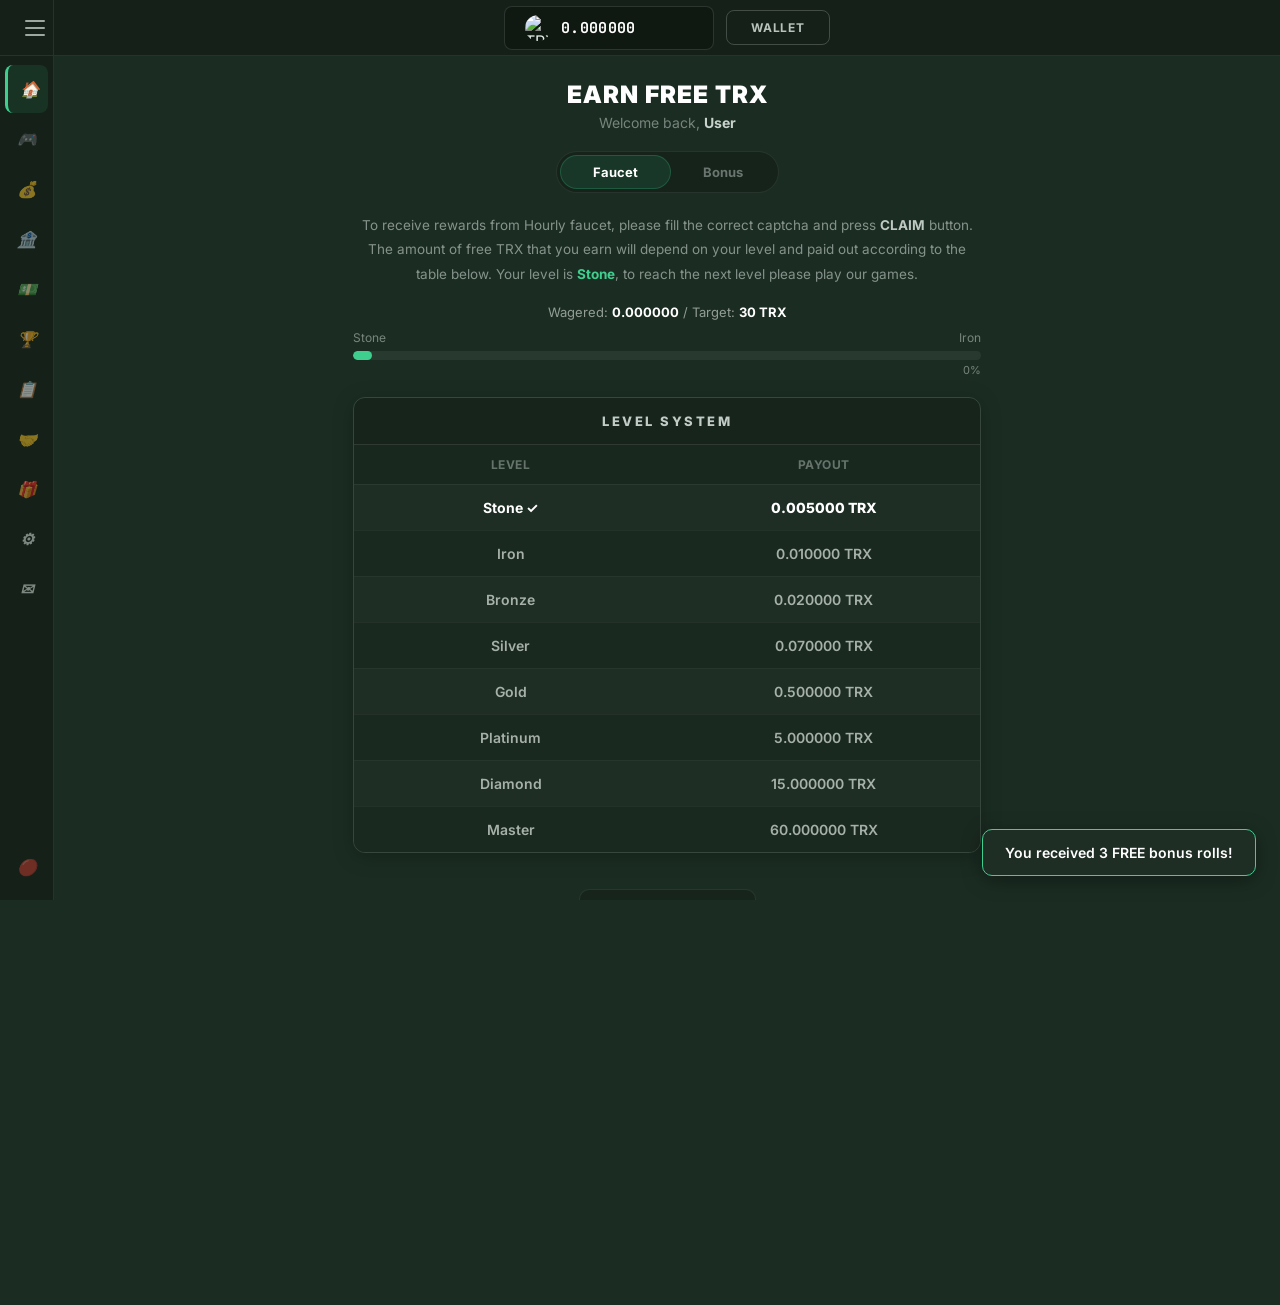
==== dashboard.html @ 1765b37a "Initial commit: TronSick platform with auto-deploy" ====
<!DOCTYPE html>
<html lang="en">
<head>
  <meta charset="UTF-8"/>
  <meta name="viewport" content="width=device-width, initial-scale=1.0"/>
  <title>Dashboard â€“ TronSick</title>
  <link href="https://fonts.googleapis.com/css2?family=Inter:wght@400;600;700;800;900&family=JetBrains+Mono:wght@400;700&display=swap" rel="stylesheet"/>
  <link rel="stylesheet" href="https://cdnjs.cloudflare.com/ajax/libs/font-awesome/6.5.0/css/all.min.css"/>
  <link rel="stylesheet" href="dashboard.css?v=2"/>
  <link rel="stylesheet" href="games_new.css?v=3"/>
  <link rel="stylesheet" href="dice_fixes.css?v=2"/>
</head>
<body>

<!-- OVERLAY -->
<div class="overlay" id="overlay" onclick="closeSidebar()"></div>

<!-- SIDEBAR -->
<aside class="sidebar" id="sidebar">
  <!-- Header: burger + logo -->
  <div class="sb-head">
    <button class="burger" onclick="toggleSidebar()"><span></span><span></span><span></span></button>
    <div class="sb-logo">Tron<span>Sick</span></div>
  </div>
  <!-- Nav items -->
  <nav class="sb-nav">
    <a class="sb-item active" id="nav-home"       onclick="go('home')">      <i>&#x1F3E0;</i><s>Home</s></a>
    <a class="sb-item"        id="nav-games"       onclick="go('games')">     <i>&#x1F3AE;</i><s>Games</s></a>
    <a class="sb-item"        id="nav-deposit"     onclick="go('deposit')">   <i>&#x1F4B0;</i><s>Deposit</s></a>
    <a class="sb-item"        id="nav-withdraw"    onclick="go('withdraw')">  <i>&#x1F3E6;</i><s>Withdraw</s></a>
    <a class="sb-item"        id="nav-cashback"    onclick="go('cashback')">  <i>&#x1F4B5;</i><s>Cashback</s></a>
    <a class="sb-item"        id="nav-contest"     onclick="go('contest')">   <i>&#x1F3C6;</i><s>Contest</s></a>
    <a class="sb-item"        id="nav-surveys"     onclick="go('surveys')">   <i>&#x1F4CB;</i><s>Surveys</s></a>
    <a class="sb-item"        id="nav-affiliates"  onclick="go('affiliates')"><i>&#x1F91D;</i><s>Affiliates</s></a>
    <a class="sb-item"        id="nav-gifts"       onclick="go('gifts')">     <i>&#x1F381;</i><s>Gifts</s></a>
    <a class="sb-item"        id="nav-settings"    onclick="go('settings')">  <i>&#9881;</i><s>Settings</s></a>
    <a class="sb-item"        id="nav-contact"     onclick="go('contact')">   <i>&#9993;</i><s>Contact</s></a>
    <div class="sb-gap"></div>
    <a class="sb-item sb-out" href="index.html">                              <i>&#x1F534;</i><s>Logout</s></a>
  </nav>
</aside>

<!-- TOPBAR -->
<header class="topbar">
  <div class="tb-bal">
    <img src="https://s2.coinmarketcap.com/static/img/coins/32x32/1958.png" class="trx-hdr-logo" alt="TRX">
    <span class="tb-val" id="userBalance">0.000000</span>
  </div>
  <button class="tb-wallet" onclick="go('withdraw')">WALLET</button>
</header>

<!-- MAIN -->
<main class="main">

  <!-- HOME -->
  <div class="pg active" id="sec-home">
    <div class="hw">
      <div class="earn-hd">
        <h1>EARN FREE TRX</h1>
        <p class="wlc">Welcome back, <strong id="userName">User</strong></p>
      </div>

      <div class="tabs">
        <button class="tab active" id="tabFaucet" onclick="tab('faucet')">Faucet</button>
        <button class="tab"        id="tabBonus"  onclick="tab('bonus')">Bonus</button>
      </div>

      <!-- FAUCET PANE -->
      <div class="pane active" id="paneFaucet">
        <p class="fdesc">To receive rewards from Hourly faucet, please fill the correct captcha and press <strong>CLAIM</strong> button. The amount of free TRX that you earn will depend on your level and paid out according to the table below. Your level is <span class="hl">Stone</span>, to reach the next level please play our games.</p>

        <div class="prog">
          <div class="prog-info">Wagered: <strong id="wagered">0.000000</strong> / Target: <strong>30 TRX</strong></div>
          <div class="prog-row"><span>Stone</span><span>Iron</span></div>
          <div class="prog-track"><div class="prog-fill" style="width:3%"></div></div>
          <div class="prog-pct">0%</div>
        </div>

        <div class="tbl-box">
          <div class="tbl-hd">LEVEL SYSTEM</div>
          <table class="tbl">
            <thead><tr><th>Level</th><th>Payout</th></tr></thead>
            <tbody>
              <tr class="tbl-on"><td><strong>Stone &#10003;</strong></td><td>0.005000 TRX</td></tr>
              <tr><td>Iron</td><td>0.010000 TRX</td></tr>
              <tr><td>Bronze</td><td>0.020000 TRX</td></tr>
              <tr><td>Silver</td><td>0.070000 TRX</td></tr>
              <tr><td>Gold</td><td>0.500000 TRX</td></tr>
              <tr><td>Platinum</td><td>5.000000 TRX</td></tr>
              <tr><td>Diamond</td><td>15.000000 TRX</td></tr>
              <tr><td>Master</td><td>60.000000 TRX</td></tr>
            </tbody>
          </table>
        </div>

        <div class="claim-wrap">
          <label class="cap">
            <input type="checkbox" id="capChk" onchange="onCap(this)"/>
            <span class="cap-box"><span class="cap-tick">âœ”</span></span>
            <span>I am not a robot</span>
          </label>
          <button class="claim-btn" id="claimBtn" disabled onclick="doClaim()">CLAIM</button>
          <p class="claim-note" id="claimNote">Complete captcha to claim</p>
        </div>
      </div>

      <!-- BONUS PANE â€” Roll System -->
      <div class="pane" id="paneBonus">
        <p class="fdesc">Roll a number between 0 and 10000. The higher the number, the bigger the reward! Each captcha gives you one free roll.</p>

        <!-- ROLL TABLE -->
        <div class="tbl-box">
          <div class="tbl-hd roll-hd">REMAINING ROLLS: <span id="rollCount">0</span></div>
          <table class="tbl">
            <thead><tr><th>Number</th><th>Payout</th></tr></thead>
            <tbody>
              <tr><td>0 â€“ 9885</td><td>0.005000 TRX</td></tr>
              <tr><td>9886 â€“ 9985</td><td>0.150000 TRX</td></tr>
              <tr><td>9986 â€“ 9993</td><td>1.500000 TRX</td></tr>
              <tr><td>9994 â€“ 9997</td><td>15.000000 TRX</td></tr>
              <tr><td>9998 â€“ 9999</td><td>150.000000 TRX</td></tr>
              <tr class="tbl-gold"><td>10000</td><td>1,500.000000 TRX</td></tr>
            </tbody>
          </table>
        </div>

        <!-- ROLL DISPLAY -->
        <div class="roll-display">
          <div class="roll-digit" id="rd0">0</div>
          <div class="roll-digit" id="rd1">0</div>
          <div class="roll-digit" id="rd2">0</div>
          <div class="roll-digit" id="rd3">0</div>
          <div class="roll-digit" id="rd4">0</div>
        </div>

        <!-- CAPTCHA + ROLL BUTTON -->
        <div class="claim-wrap">
          <label class="cap">
            <input type="checkbox" id="bonChk" onchange="onBon(this)"/>
            <span class="cap-box"><span class="cap-tick">âœ”</span></span>
            <span>I am not a robot</span>
          </label>
          <button class="claim-btn roll-btn" id="bonBtn" disabled onclick="doRoll()">ROLL</button>
          <p class="claim-note" id="bonNote">Complete captcha to roll</p>
        </div>
      </div>
    </div><!-- hw -->
  </div>

  <!-- GAMES -->
  <div class="pg" id="sec-games">
    <!-- Level Progress Bar (same as home) -->
    <div class="games-level-bar" id="gamesLevelBar">
      <p class="fdesc" style="margin-bottom:10px">Your level is <span class="hl">Stone</span>, to reach the next level please play our games.</p>
      <div class="prog-info" style="text-align:center;font-size:13px;color:rgba(232,240,235,.58);margin-bottom:8px">Wagered: <strong id="gWagered">0.000000</strong> / Target: <strong>30 TRX</strong></div>
      <div class="prog-row"><span>Stone</span><span>Iron</span></div>
      <div class="prog-track"><div class="prog-fill" style="width:3%" id="gProgFill"></div></div>
      <div class="prog-pct" id="gProgPct">0%</div>
    </div>

    <!-- Single Dice Card -->
    <div class="game-grid-single">
      <div class="gc gc-dice-only" onclick="openGame('dice')" id="gc-dice">
        <div class="gc-img gc-dice-img">
          <div class="dice-card-dots">
            <span></span><span></span><span></span>
            <span></span><span></span><span></span>
          </div>
          <div class="gc-dice-label">DICE</div>
        </div>
      </div>
      <div class="gc gc-limbo-card" onclick="openGame('limbo')" id="gc-limbo">
        <div class="gc-img gc-limbo-img">
          <div class="lb-card-rocket">&#x1F680;</div>
          <div class="lb-card-mult">1.00x</div>
          <div class="gc-dice-label">LIMBO</div>
        </div>
      </div>
      <div class="gc gc-wheel-card" onclick="openGame('wheel')" id="gc-wheel">
        <div class="gc-img gc-wheel-img">
          <div class="wl-card-icon">&#x1F3A1;</div>
          <div class="wl-card-modes"><span>LOW</span><span>MED</span><span>HIGH</span></div>
          <div class="gc-dice-label">WHEEL</div>
        </div>
      </div>
      <div class="gc gc-mines-card" onclick="openGame('mines')" id="gc-mines">
        <div class="gc-img">
          <div style="font-size:36px;margin-bottom:6px">&#x1F4A3;</div>
          <div class="mn-card-grid">&#x1F48E;&#x1F48E;&#x1F48E;&#x1F48E;&#x1F4A3;</div>
          <div class="gc-dice-label">MINES</div>
        </div>
      </div>
      <div class="gc gc-sicbo-card" onclick="openGame('sicbo')" id="gc-sicbo">
        <div class="gc-img">
          <div style="font-size:28px;letter-spacing:4px">&#9861;&#9858;&#9859;</div>
          <div style="font-size:11px;color:#3b82f6;font-weight:700;margin-top:4px">SMALL / BIG</div>
          <div class="gc-dice-label">SIC BO</div>
        </div>
      </div>
      <div class="gc gc-diamond-card" onclick="openGame('diamond')" id="gc-diamond">
        <div class="gc-img">
          <div style="font-size:36px;letter-spacing:2px;color:#22d3ee;text-shadow:0 0 12px #06b6d4">&#9830;&#9830;&#9830;</div>
          <div style="font-size:12px;color:#f59e0b;font-weight:700;margin-top:4px">40.00x</div>
          <div class="gc-dice-label">DIAMOND</div>
        </div>
      </div>
      <div class="gc gc-tower-card" onclick="openGame('tower')" id="gc-tower">
        <div class="gc-img">
          <div class="tw-card-icon">&#x1F3D7;</div>
          <div style="font-size:11px;color:#a78bfa;font-weight:700;margin-top:4px">EASY / MED / HARD</div>
          <div class="gc-dice-label">TOWER</div>
        </div>
      </div>
    </div>
    <!-- GAME PANEL -->
    <div class="game-panel" id="gamePanel">
      <button class="back-btn" onclick="closeGame()">&#8592; Back to Games</button>
      <div class="game-frame" id="gameFrame"></div>
    </div>
  </div>

  <!-- DEPOSIT -->
  <div class="pg" id="sec-deposit">
    <div class="pg-hd"><h2>Deposit TRX</h2><p>Send TRX to your account address</p></div>
    <div class="card"><label class="fl">TRC-20 Deposit Address</label><div class="addr" id="depAddr">Generating...</div><button class="gbtn" onclick="copyDep()">Copy Address</button><p class="sn">Send only TRX (TRC-20). Reflects within 1&ndash;3 minutes.</p></div>
  </div>

  <!-- WITHDRAW -->
  <div class="pg" id="sec-withdraw">
    <div class="pg-hd"><h2>Withdraw TRX</h2><p>Minimum 10 TRX</p></div>
    <div class="card wd-card">

      <!-- Balance Row -->
      <div class="brow" style="margin-bottom:18px">Balance: <strong id="wdBal">0.000000 TRX</strong></div>

      <!-- Network -->
      <label class="fl">Network</label>
      <div class="wd-select-wrap">
        <select class="fi wd-select" id="wdNetwork">
          <option value="trc20">Tron (TRC20)</option>
        </select>
      </div>

      <!-- Address -->
      <label class="fl" style="margin-top:14px">Address</label>
      <input class="fi" id="wdAddr" type="text" placeholder="Starts with T..."/>

      <!-- Amount with Min/Max buttons -->
      <label class="fl" style="margin-top:14px">Amount</label>
      <div class="wd-amt-row">
        <input class="fi wd-amt-input" id="wdAmt" type="number" placeholder="0.000000" min="10" step="0.000001"/>
        <button class="wd-minmax-btn" onclick="document.getElementById('wdAmt').value='10'">Min</button>
        <button class="wd-minmax-btn" onclick="setWdMax()">Max</button>
      </div>

      <!-- Info notice (above button) -->
      <div class="wd-info-box">
        <p>Enter your settings for your withdrawal request and press the <strong>WITHDRAW</strong> button. The transaction fee is fixed at <span class="wd-hl">0.100000 TRX</span>.</p>
        <p style="margin-top:6px">Minimum withdrawal amount: <span class="wd-hl">10.000000 TRX</span>. We have no maximum withdrawal. You can withdraw the entire balance in your account.</p>
      </div>

      <!-- Withdraw Button -->
      <button class="gbtn wd-btn" id="wdBtn" onclick="doWd()">WITHDRAW</button>

    </div>
  </div>

  <!-- AFFILIATES -->
  <div class="pg" id="sec-affiliates">
    <div class="aff-wrap">

      <!-- Header -->
      <div class="aff-header">
        <span class="aff-icon">&#129309;</span>
        <div>
          <div class="aff-title">My Affiliate</div>
        </div>
      </div>

      <!-- Referral link banner -->
      <div class="aff-link-box">
        <div class="aff-link-hd">GET YOUR 50% COMMISSION REWARDS</div>
        <p class="aff-link-desc">Share your link to invite new users and start earning the commission rewards.</p>
        <div class="aff-link-row">
          <input class="aff-link-inp" id="affLink" type="text" readonly/>
          <button class="aff-copy-btn" onclick="copyRef()" title="Copy">&#128203;</button>
        </div>
      </div>

      <!-- Two-col grid -->
      <div class="aff-grid">
        <!-- Available to Claim -->
        <div class="aff-panel">
          <div class="aff-panel-hd">&#129297; AVAILABLE TO CLAIM</div>
          <div class="aff-amount-box">
            <img src="https://s2.coinmarketcap.com/static/img/coins/32x32/1958.png" style="width:18px;height:18px" alt="TRX">
            <span class="aff-amount" id="affClaimable">0.000000</span>
          </div>
          <label class="aff-auto-lbl">
            <input type="checkbox" id="affAutoClaim"> <span>Auto claim</span>
          </label>
          <button class="aff-claim-btn" onclick="affClaim()">CLAIM</button>
        </div>

        <!-- Total Earned -->
        <div class="aff-panel">
          <div class="aff-panel-hd">&#129297; TOTAL EARNED</div>
          <div class="aff-amount-box">
            <img src="https://s2.coinmarketcap.com/static/img/coins/32x32/1958.png" style="width:18px;height:18px" alt="TRX">
            <span class="aff-amount" id="affTotalEarned">0.000000</span>
          </div>
          <p class="aff-sub">Total earned</p>
          <p class="aff-note">Total commissions you&apos;ve earned from <span class="aff-green">all players</span>.</p>
        </div>
      </div>

      <!-- Commission Rewards -->
      <div class="aff-rewards-box">
        <div class="aff-panel-hd">&#127873; COMMISSION REWARDS</div>
        <table class="aff-rew-tbl">
          <tr><td>Hourly faucet</td><td class="aff-green">50% of value</td></tr>
          <tr><td>Bonus faucet</td><td class="aff-green">50% of value</td></tr>
          <tr><td>All games</td><td class="aff-green">0.4% of wagered</td></tr>
          <tr><td>Surveys, offers</td><td class="aff-green">10% of value</td></tr>
        </table>
      </div>

    </div>
  </div>

  <!-- SURVEYS -->
  <div class="pg" id="sec-surveys">
    <div class="pg-hd"><h2>Surveys</h2><p>Complete surveys to earn bonus TRX</p></div>
    <div class="empty">&#128203; No active surveys at the moment. Check back soon!</div>
  </div>

  <!-- CASHBACK -->
  <div class="pg" id="sec-cashback">
    <div class="cb-wrap">

      <div class="cb-header">
        <h2 class="cb-title">&#128181; Cashback</h2>
        <p class="cb-subtitle">Get cashback on every wager &ndash; credited <strong>weekly</strong>. Your cashback rate depends on your level!</p>
      </div>

      <!-- My Cashback Stats -->
      <div class="cb-stats-grid">
        <div class="cb-stat-card">
          <div class="cb-stat-icon">&#128176;</div>
          <div class="cb-stat-val" id="cbPending">0.000000 TRX</div>
          <div class="cb-stat-lbl">Pending Cashback</div>
        </div>
        <div class="cb-stat-card">
          <div class="cb-stat-icon">&#127942;</div>
          <div class="cb-stat-val" id="cbLevel">Level 0</div>
          <div class="cb-stat-lbl">Your Level</div>
        </div>
        <div class="cb-stat-card">
          <div class="cb-stat-icon">&#128200;</div>
          <div class="cb-stat-val" id="cbRate">0.01%</div>
          <div class="cb-stat-lbl">Cashback Rate</div>
        </div>
        <div class="cb-stat-card">
          <div class="cb-stat-icon">&#128197;</div>
          <div class="cb-stat-val">Weekly</div>
          <div class="cb-stat-lbl">Payout Schedule</div>
        </div>
      </div>

      <!-- Claim Button -->
      <div style="text-align:center;margin:20px 0">
        <button class="cb-claim-btn" onclick="cbClaim()">CLAIM CASHBACK</button>
        <p class="cb-claim-note">Cashback is credited every Monday for the previous week's wagers.</p>
      </div>

      <!-- Level Cashback Table -->
      <div class="cb-levels-box">
        <div class="cb-levels-hd">&#127942; Cashback rate by level</div>
        <div class="cb-levels-bar">
          <div class="cb-lv-item cb-lv-active" title="Level 0">
            <div class="cb-lv-dot"></div>
            <div class="cb-lv-name">Level 0</div>
            <div class="cb-lv-pct">0.01%</div>
          </div>
          <div class="cb-lv-item" title="Iron">
            <div class="cb-lv-dot cb-lv-iron"></div>
            <div class="cb-lv-name">&#9878; Iron</div>
            <div class="cb-lv-pct">0.05%</div>
          </div>
          <div class="cb-lv-item" title="Bronze">
            <div class="cb-lv-dot cb-lv-bronze"></div>
            <div class="cb-lv-name">&#129421; Bronze</div>
            <div class="cb-lv-pct">0.1%</div>
          </div>
          <div class="cb-lv-item" title="Silver">
            <div class="cb-lv-dot cb-lv-silver"></div>
            <div class="cb-lv-name">&#129296; Silver</div>
            <div class="cb-lv-pct">0.25%</div>
          </div>
          <div class="cb-lv-item" title="Gold">
            <div class="cb-lv-dot cb-lv-gold"></div>
            <div class="cb-lv-name">&#127941; Gold</div>
            <div class="cb-lv-pct">1%</div>
          </div>
          <div class="cb-lv-item" title="Platinum">
            <div class="cb-lv-dot cb-lv-plat"></div>
            <div class="cb-lv-name">&#128142; Platinum</div>
            <div class="cb-lv-pct">6%</div>
          </div>
          <div class="cb-lv-item" title="Diamond">
            <div class="cb-lv-dot cb-lv-diamond"></div>
            <div class="cb-lv-name">&#128142; Diamond</div>
            <div class="cb-lv-pct">12%</div>
          </div>
          <div class="cb-lv-item" title="Master">
            <div class="cb-lv-dot cb-lv-master"></div>
            <div class="cb-lv-name">&#128081; Master</div>
            <div class="cb-lv-pct">15%</div>
          </div>
        </div>

        <!-- Level details table -->
        <table class="cb-tbl">
          <thead><tr><th>Level</th><th>Cashback Rate</th><th>Example (5 TRX wager)</th></tr></thead>
          <tbody>
            <tr class="cb-row-active"><td>&#9679; Level 0</td><td class="cb-green">0.01%</td><td>0.000500 TRX</td></tr>
            <tr><td>&#9878; Iron</td><td class="cb-green">0.05%</td><td>0.002500 TRX</td></tr>
            <tr><td>&#129421; Bronze</td><td class="cb-green">0.10%</td><td>0.005000 TRX</td></tr>
            <tr><td>&#129296; Silver</td><td class="cb-green">0.25%</td><td>0.012500 TRX</td></tr>
            <tr><td>&#127941; Gold</td><td class="cb-green">1.00%</td><td>0.050000 TRX</td></tr>
            <tr><td>&#128142; Platinum</td><td class="cb-green">6.00%</td><td>0.300000 TRX</td></tr>
            <tr><td>&#128142; Diamond</td><td class="cb-green">12.00%</td><td>0.600000 TRX</td></tr>
            <tr><td>&#128081; Master</td><td class="cb-green">15.00%</td><td>0.750000 TRX</td></tr>
          </tbody>
        </table>
      </div>

    </div>
  </div>

  <!-- CONTEST -->
  <div class="pg" id="sec-contest">
    <div class="ct-wrap">

      <div class="ct-header">
        <h2 class="ct-title">&#127942; Weekly Contest</h2>
        <p class="ct-subtitle">Wager the most this week and win big TRX prizes! Leaderboard resets every Monday.</p>
      </div>

      <!-- My Stats -->
      <div class="ct-my-stats">
        <div class="ct-my-hd">&#128100; My Statistics</div>
        <div class="ct-my-grid">
          <div class="ct-my-card">
            <div class="ct-my-val" id="ctMyRank">#&#8212;</div>
            <div class="ct-my-lbl">My Rank</div>
          </div>
          <div class="ct-my-card">
            <div class="ct-my-val" id="ctMyWager">0.000000</div>
            <div class="ct-my-lbl">My Wager (TRX)</div>
          </div>
          <div class="ct-my-card">
            <div class="ct-my-val" id="ctMyReward">&#8212;</div>
            <div class="ct-my-lbl">My Prize</div>
          </div>
          <div class="ct-my-card">
            <div class="ct-my-val" id="ctTimeLeft">6d 12h</div>
            <div class="ct-my-lbl">Time Left</div>
          </div>
        </div>
      </div>

      <!-- Prize Pool -->
      <div class="ct-prizes">
        <div class="ct-prizes-hd">&#127881; Prize Pool</div>
        <div class="ct-prize-row"><span class="ct-rank ct-rank-1">&#129351; 1st</span><span class="ct-prize">500 TRX</span></div>
        <div class="ct-prize-row"><span class="ct-rank ct-rank-2">&#129352; 2nd</span><span class="ct-prize">250 TRX</span></div>
        <div class="ct-prize-row"><span class="ct-rank ct-rank-3">&#129353; 3rd</span><span class="ct-prize">100 TRX</span></div>
        <div class="ct-prize-row"><span class="ct-rank">4th &ndash; 10th</span><span class="ct-prize">25 TRX each</span></div>
      </div>

      <!-- Live Leaderboard -->
      <div class="ct-board-box">
        <div class="ct-board-hd">&#128293; Live Leaderboard</div>
        <div class="ct-board-sub">Updates in real-time &mdash; wager more to climb the ranks!</div>
        <table class="ct-tbl">
          <thead>
            <tr>
              <th>Rank</th>
              <th>Username</th>
              <th>Wager (TRX)</th>
              <th>Prize</th>
            </tr>
          </thead>
          <tbody id="ctLeaderboard">
            <!-- Populated by JS -->
          </tbody>
        </table>
      </div>

    </div>
  </div>

  <!-- GIFTS -->
  <div class="pg" id="sec-gifts">
    <div class="giftcard-wrap">

      <div class="giftcard-hd-area">
        <h2 class="giftcard-title">GIFT CARDS</h2>
        <p class="giftcard-desc">Once applied to your account, total value of the gift card will be added to your balance. And the gift card commission is also added to balance of your referrer.</p>
      </div>

      <p class="giftcard-prompt"><em>Enter gift code or promotion code here.</em></p>

      <div class="giftcard-input-row">
        <div class="giftcard-inp-wrap">
          <span class="giftcard-icon">&#128179;</span>
          <input class="giftcard-inp" id="couponInp" type="text" placeholder="Dashed not required"/>
        </div>
      </div>

      <button class="giftcard-btn" onclick="doCoupon()">REDEEM GIFT CODE</button>
      <p class="giftcard-msg" id="couponMsg"></p>

    </div>
  </div>

  <!-- SETTINGS -->
  <div class="pg" id="sec-settings">
    <div class="sett-wrap">

      <div class="sett-title-area">
        <h2 class="sett-main-title">YOUR SETTINGS</h2>
        <p class="sett-subtitle">Change the settings for your account.</p>
        <p class="sett-subtitle2">Here you can change your withdrawal address, password, activate/deactivate 2FA or email-subscriptions as you wish.</p>
      </div>

      <!-- Tabs -->
      <div class="sett-tabs">
        <button class="sett-tab sett-tab-act" id="stSecurity" onclick="settTab('security')">Security</button>
        <button class="sett-tab" id="stTwoFA" onclick="settTab('twofa')">2FA</button>
      </div>

      <!-- SECURITY TAB -->
      <div class="sett-panel" id="spSecurity">
        <div class="sett-field-row">
          <span class="sett-field-icon">&#128274;</span>
          <input class="sett-fi" type="password" id="setPwdCur" value="password" placeholder="Current password"/>
        </div>
        <div class="sett-field-row">
          <span class="sett-field-icon">&#128274;</span>
          <input class="sett-fi" type="password" id="setPwdNew" placeholder="New password"/>
        </div>
        <div class="sett-field-row">
          <span class="sett-field-icon">&#128274;</span>
          <input class="sett-fi" type="password" id="setPwdConf" placeholder="Repeat new password"/>
        </div>
        <button class="sett-save-btn" onclick="changePassword()">Save password</button>

        <div class="sett-field-row sett-email-row">
          <span class="sett-field-icon">&#9993;</span>
          <input class="sett-fi sett-email-fi" type="email" id="setEmail" value="user@tronsick.io" readonly/>
        </div>
        <button class="sett-verified-btn" disabled>&#10003; Email verified</button>
      </div>

      <!-- 2FA TAB -->
      <div class="sett-panel" id="spTwoFA" style="display:none">
        <p class="sett-2fa-desc">Scan the QR code with your authenticator app (Google Authenticator, Authy, etc.) to enable 2FA.</p>
        <div class="twofa-qr-wrap">
          <div class="twofa-qr">
            <svg viewBox="0 0 100 100" width="160" height="160" xmlns="http://www.w3.org/2000/svg">
              <rect width="100" height="100" fill="#f5f5f5"/>
              <rect x="5" y="5" width="35" height="35" rx="3" fill="none" stroke="#222" stroke-width="3"/>
              <rect x="12" y="12" width="21" height="21" fill="#222"/>
              <rect x="60" y="5" width="35" height="35" rx="3" fill="none" stroke="#222" stroke-width="3"/>
              <rect x="67" y="12" width="21" height="21" fill="#222"/>
              <rect x="5" y="60" width="35" height="35" rx="3" fill="none" stroke="#222" stroke-width="3"/>
              <rect x="12" y="67" width="21" height="21" fill="#222"/>
              <rect x="60" y="55" width="6" height="6" fill="#222"/><rect x="70" y="55" width="6" height="6" fill="#222"/>
              <rect x="80" y="55" width="6" height="6" fill="#222"/><rect x="90" y="55" width="6" height="6" fill="#222"/>
              <rect x="60" y="65" width="6" height="6" fill="#222"/><rect x="80" y="65" width="6" height="6" fill="#222"/>
              <rect x="60" y="75" width="6" height="6" fill="#222"/><rect x="70" y="75" width="6" height="6" fill="#222"/>
              <rect x="90" y="75" width="6" height="6" fill="#222"/>
              <rect x="60" y="85" width="6" height="6" fill="#222"/><rect x="80" y="85" width="6" height="6" fill="#222"/>
              <rect x="90" y="85" width="6" height="6" fill="#222"/>
              <rect x="45" y="45" width="6" height="6" fill="#222"/><rect x="45" y="55" width="6" height="6" fill="#222"/>
              <rect x="45" y="65" width="6" height="6" fill="#222"/><rect x="45" y="75" width="6" height="6" fill="#222"/>
            </svg>
          </div>
        </div>
        <div class="sett-field-row" style="margin-top:16px">
          <input class="sett-fi twofa-key-inp" id="tfaKey" type="text" value="JBSW Y3DP EHPK 3PXP" readonly/>
          <button class="aff-copy-btn" onclick="copyTfaKey()" title="Copy">&#128203;</button>
        </div>
        <p class="sett-2fa-note">Enter this key manually if you can't scan the QR code.</p>
        <div class="sett-field-row" style="margin-top:14px">
          <input class="sett-fi twofa-code-inp" id="tfaCode" type="text" maxlength="6" placeholder="000000"/>
          <button class="sett-save-btn" style="margin-top:0;width:auto;padding:12px 22px" onclick="enable2FA()">ENABLE</button>
        </div>
        <div class="twofa-status" id="tfaStatus"></div>
      </div>

    </div>
  </div>

  <!-- CONTACT -->
  <div class="pg" id="sec-contact">
    <div class="contact-wrap">
      <div class="card contact-card">
        <div class="contact-hd">&#128231; CONTACT US</div>
        <p class="contact-desc">Please read through the questions/answers section on the <a class="contact-faq-lnk" href="#">FAQ</a> page before sending us an email. We will not reply to emails asking questions that have already been answered there. We will endeavour to reply to emails within 48 hours.</p>

        <label class="fl contact-lbl">Email <span class="contact-req">*</span></label>
        <input class="fi" type="email" id="contactEmail" value="user@tronsick.io" readonly style="background:rgba(0,0,0,.08);color:rgba(232,240,235,.6)"/>

        <label class="fl contact-lbl" style="margin-top:14px">Subject</label>
        <input class="fi" type="text" id="contactSubj" placeholder=""/>

        <label class="fl contact-lbl" style="margin-top:14px">Message</label>
        <textarea class="fi" id="contactMsg" rows="7" style="resize:vertical"></textarea>

        <div class="contact-attach">
          <span>&#128204; Attach images</span>
          <p class="sn">Upload an image and paste the image url into the massage</p>
        </div>

        <button class="contact-send-btn" onclick="sendContact()">SEND MESSAGE</button>
      </div>
    </div>
  </div>

  <!-- FOOTER -->
  <footer class="foot">
    <div class="foot-in">
      <div class="fl-col"><div class="flogo">Tron<span>Sick</span></div><p>The fastest TRON faucet. Earn free TRX every 30 minutes, play provably fair games, and earn 50% lifetime referral commission.</p></div>
      <div class="fc"><h4>Account</h4><a onclick="go('settings')">Settings</a><a onclick="go('withdraw')">Withdraw</a><a onclick="go('deposit')">Deposit</a></div>
      <div class="fc"><h4>Earn TRX</h4><a onclick="go('home')">Faucet</a><a onclick="go('games')">Games</a><a onclick="go('affiliates')">Referrals</a></div>
      <div class="fc"><h4>Help</h4><a onclick="go('contact')">Contact</a><a href="#">FAQ</a><a href="#">Privacy</a><a href="#">Terms</a></div>
    </div>
    <div class="foot-bot">&copy; 2026 TronSick.io &ndash; All Rights Reserved &#183; Powered by TRON Blockchain</div>
  </footer>

</main>


<!-- BET INFO MODAL — shared by all games -->
<div class="bet-modal" id="betModal" onclick="closeBetModal()" style="display:none">
  <div class="bm-box" onclick="event.stopPropagation()">
    <div class="bm-hd">
      <div class="bm-title">&#127922; Bet Info</div>
      <button class="bm-close" onclick="closeBetModal()">&#215;</button>
    </div>
    <div class="bm-result" id="bmResult"></div>
    <div class="bm-sf-group" id="bmSeeds"></div>
  </div>
</div>

<script src="dashboard.js"></script>
</body>
</html>
---- dashboard.css ----
@import url('https://fonts.googleapis.com/css2?family=Inter:wght@400;500;600;700;800;900&family=JetBrains+Mono:wght@400;700&display=swap');

*,*::before,*::after{box-sizing:border-box;margin:0;padding:0}
html,body{height:100%;overflow-x:hidden}
body{font-family:'Inter',sans-serif;background:#1b2d23;color:#e8f0eb;min-height:100vh}
a{text-decoration:none;color:inherit;cursor:pointer}
input,button,textarea{font-family:inherit}
button{cursor:pointer}

:root{
  --sb:54px;
  --sb-w:220px;
  --tb:56px;
  --panel:#142018;
  --card:#1e2e24;
  --border:rgba(255,255,255,.08);
  --green:#3ecf8e;
  --gold:#f59e0b;
  --red:#f87171;
  --dim:rgba(232,240,235,.45);
}

.overlay{display:none;position:fixed;inset:0;background:rgba(0,8,3,.55);z-index:800}
.overlay.show{display:block}

/* ══ SIDEBAR ══ */
.sidebar{
  position:fixed;top:0;left:0;bottom:0;
  width:var(--sb);
  background:var(--panel);
  border-right:1px solid var(--border);
  z-index:900;
  display:flex;flex-direction:column;
  transition:width .28s cubic-bezier(.4,0,.2,1);
  overflow:hidden;
}
.sidebar.open{width:var(--sb-w);box-shadow:4px 0 24px rgba(0,0,0,.4)}

.sb-head{
  height:var(--tb);
  display:flex;align-items:center;
  border-bottom:1px solid var(--border);
  flex-shrink:0;
  min-width:var(--sb-w);
  padding-left:8px;gap:10px;
}
.burger{
  width:var(--sb);height:var(--tb);
  background:none;border:none;
  display:flex;flex-direction:column;
  align-items:center;justify-content:center;
  gap:5px;flex-shrink:0;
  transition:background .2s;cursor:pointer;
}
.burger:hover{background:rgba(255,255,255,.06)}
.burger span{display:block;width:20px;height:2px;background:rgba(232,240,235,.65);border-radius:2px}
.sb-logo{font-size:17px;font-weight:900;color:#fff;white-space:nowrap;opacity:0;transition:opacity .2s;letter-spacing:-.2px}
.sb-logo span{color:var(--green)}
.sidebar.open .sb-logo{opacity:1}

.sb-nav{
  display:flex;flex-direction:column;
  padding:8px 0;flex:1;
  overflow-y:auto;overflow-x:hidden;
}

/* Each nav item */
.sb-item{
  display:flex;align-items:center;
  height:48px;
  color:rgba(232,240,235,.5);
  font-size:11.5px;font-weight:700;
  letter-spacing:.5px;text-transform:uppercase;
  transition:background .18s,color .18s;
  margin:1px 5px;
  border-radius:8px;
  overflow:hidden;
  white-space:nowrap;
}
.sb-item:hover{background:rgba(255,255,255,.06);color:rgba(232,240,235,.88)}
.sb-item.active{background:rgba(62,207,142,.1);color:var(--green);border-left:3px solid var(--green)}

/* Icon wrapper — always exactly --sb wide so it centers */
.sb-item i{
  font-size:16px;
  line-height:1;
  min-width:calc(var(--sb) - 10px);
  display:flex;align-items:center;justify-content:center;
  flex-shrink:0;
  color:inherit;
}

/* Text — hidden when collapsed */
.sb-item s{
  text-decoration:none;
  opacity:0;
  transition:opacity .15s;
  font-size:12px;font-weight:700;
}
.sidebar.open .sb-item s{opacity:1}
.sb-gap{flex:1;min-height:8px}
.sb-out{color:rgba(248,113,113,.4)!important}
.sb-out:hover{background:rgba(248,113,113,.08)!important;color:var(--red)!important}

/* ══ TOPBAR ══ */
.topbar{
  position:fixed;top:0;left:var(--sb);right:0;
  height:var(--tb);
  background:var(--panel);
  border-bottom:1px solid var(--border);
  display:flex;align-items:center;
  justify-content:center;
  gap:12px;z-index:700;
  padding:0 20px;
}
.trx-svg{display:block;flex-shrink:0}
.tb-bal{
  display:flex;align-items:center;gap:10px;
  background:rgba(0,0,0,.22);
  border:1px solid rgba(255,255,255,.12);
  border-radius:8px;padding:8px 20px;
  min-width:210px;
}
.tb-val{font-family:'JetBrains Mono',monospace;font-size:15px;font-weight:700;color:#fff;letter-spacing:.3px}
.tb-wallet{
  background:transparent;border:1px solid rgba(255,255,255,.2);
  color:rgba(232,240,235,.78);font-weight:700;font-size:12px;
  letter-spacing:.8px;text-transform:uppercase;
  padding:9px 24px;border-radius:8px;transition:all .2s;
}
.tb-wallet:hover{border-color:var(--green);color:var(--green)}

/* ══ MAIN ══ */
.main{margin-left:var(--sb);padding-top:var(--tb);min-height:100vh;display:flex;flex-direction:column}

.pg{display:none}.pg.active{display:block}
.pg-hd{padding:20px 24px 12px;border-bottom:1px solid var(--border)}
.pg-hd h2{font-size:18px;font-weight:800;color:#fff;margin-bottom:3px}
.pg-hd p{font-size:13px;color:var(--dim)}

/* ══ HOME ══ */
.hw{max-width:660px;width:100%;margin:0 auto;padding:24px 16px 40px}
.earn-hd{text-align:center;margin-bottom:20px}
.earn-hd h1{font-size:24px;font-weight:900;color:#fff;letter-spacing:1px;text-transform:uppercase}
.wlc{font-size:14px;color:var(--dim);margin-top:5px}
.wlc strong{color:rgba(232,240,235,.85)}
.hl{color:var(--green);font-weight:700}

.tabs{display:flex;background:rgba(0,0,0,.22);border:1px solid var(--border);border-radius:100px;padding:3px;width:fit-content;margin:0 auto 20px}
.tab{padding:8px 32px;border-radius:100px;border:none;background:transparent;color:rgba(232,240,235,.4);font-weight:700;font-size:13px;transition:all .22s}
.tab.active{background:rgba(62,207,142,.12);color:#fff;border:1px solid rgba(62,207,142,.22)}
.pane{display:none}.pane.active{display:block}

.fdesc{text-align:center;font-size:13.5px;color:rgba(232,240,235,.52);line-height:1.8;margin-bottom:18px}
.fdesc strong{color:rgba(232,240,235,.8)}

.prog{margin-bottom:20px}
.prog-info{font-size:13px;color:rgba(232,240,235,.58);text-align:center;margin-bottom:10px}
.prog-info strong{color:#fff}
.prog-row{display:flex;justify-content:space-between;font-size:12px;color:var(--dim);margin-bottom:6px}
.prog-track{height:9px;background:rgba(255,255,255,.06);border-radius:100px;overflow:hidden}
.prog-fill{height:100%;border-radius:100px;background:var(--green)}
.prog-pct{text-align:right;font-size:11px;color:var(--dim);margin-top:3px}

/* ══ TABLE ══ */
.tbl-box{width:100%;border-radius:12px;overflow:hidden;border:1px solid rgba(255,255,255,.12);margin-bottom:20px;box-shadow:0 4px 20px rgba(0,0,0,.25)}
.tbl-hd{background:rgba(0,0,0,.2);text-align:center;padding:15px;font-size:13px;font-weight:800;letter-spacing:2.5px;text-transform:uppercase;color:rgba(232,240,235,.82);border-bottom:1px solid rgba(255,255,255,.1)}
.tbl{width:100%;border-collapse:collapse}
.tbl th{padding:12px 16px;text-align:center;font-size:12px;font-weight:700;letter-spacing:.5px;text-transform:uppercase;color:rgba(232,240,235,.38);background:rgba(0,0,0,.12);border-bottom:1px solid rgba(255,255,255,.06);width:50%}
.tbl td{padding:14px 16px;text-align:center;font-size:14px;font-weight:600;color:rgba(232,240,235,.68);border-top:1px solid rgba(255,255,255,.04);width:50%}
.tbl tbody tr:nth-child(odd) td{background:#1e2e24}
.tbl tbody tr:nth-child(even) td{background:#1a2920}
.tbl tr.tbl-on td{background:rgba(62,207,142,.14);color:#fff;font-weight:800}
.tbl tr.tbl-gold td{background:rgba(245,158,11,.08);color:var(--gold);font-weight:800}
.tbl tbody tr:hover:not(.tbl-on):not(.tbl-gold) td{background:rgba(62,207,142,.06)}

.roll-hd{letter-spacing:1.5px}
.roll-display{display:flex;justify-content:center;gap:8px;margin:20px 0}
.roll-digit{width:52px;height:68px;background:rgba(0,0,0,.3);border-radius:10px;display:flex;align-items:center;justify-content:center;font-family:'JetBrains Mono',monospace;font-size:28px;font-weight:900;color:#fff;border:1px solid rgba(255,255,255,.1);box-shadow:0 4px 14px rgba(0,0,0,.35);transition:all .1s}
.roll-digit.spin{color:var(--green);border-color:rgba(62,207,142,.4)}
.roll-btn{background:rgba(62,207,142,.9)!important;color:#051a0a!important;font-weight:900!important}

.claim-wrap{display:flex;flex-direction:column;align-items:center;gap:14px;padding:16px 0 24px}
.cap{display:flex;align-items:center;gap:12px;background:rgba(0,0,0,.18);border:1px solid var(--border);border-radius:10px;padding:12px 24px;font-size:13px;color:rgba(232,240,235,.48);cursor:pointer;user-select:none;transition:border-color .2s}
.cap:hover{border-color:rgba(62,207,142,.22)}
.cap input{display:none}
.cap-box{width:18px;height:18px;flex-shrink:0;border:1.5px solid rgba(255,255,255,.22);border-radius:4px;display:flex;align-items:center;justify-content:center;transition:all .2s}
.cap-tick{font-size:11px;color:transparent;transition:color .15s}
.cap input:checked ~ .cap-box{background:var(--green);border-color:var(--green)}
.cap input:checked ~ .cap-box .cap-tick{color:#051a0a}
.claim-btn{width:100%;max-width:340px;padding:14px;background:var(--green);color:#051a0a;font-weight:900;font-size:14px;letter-spacing:1.5px;text-transform:uppercase;border:none;border-radius:10px;transition:all .25s;box-shadow:0 3px 14px rgba(62,207,142,.22)}
.claim-btn:disabled{opacity:.2;cursor:not-allowed;box-shadow:none}
.claim-btn:not(:disabled):hover{transform:translateY(-2px);filter:brightness(1.08);box-shadow:0 7px 24px rgba(62,207,142,.38)}
.claim-note{font-size:12px;color:var(--dim)}

.card{background:var(--card);border:1px solid rgba(255,255,255,.12);border-radius:12px;padding:24px;max-width:680px;margin:20px auto;box-shadow:0 4px 18px rgba(0,0,0,.22)}
.card h3{font-size:14px;font-weight:700;color:#fff;margin-bottom:14px}
.fl{display:block;font-size:11px;font-weight:700;color:var(--dim);text-transform:uppercase;letter-spacing:.6px;margin-bottom:6px}
.fi{width:100%;background:rgba(0,0,0,.18);border:1px solid var(--border);border-radius:9px;padding:11px 13px;color:#fff;font-size:13px;outline:none;transition:border-color .2s;resize:vertical}
.fi:focus{border-color:rgba(62,207,142,.32)}
.fi::placeholder{color:rgba(255,255,255,.16)}
.gbtn{background:var(--green);color:#051a0a;font-weight:800;font-size:13px;padding:11px 22px;border:none;border-radius:9px;transition:all .2s}
.gbtn:hover{transform:translateY(-1px);filter:brightness(1.07)}
.gbtn.sm{padding:11px 16px;white-space:nowrap;flex-shrink:0}
.frow{display:flex;gap:8px}
.brow{background:rgba(62,207,142,.04);border:1px solid rgba(62,207,142,.12);border-radius:8px;padding:11px 13px;font-size:13px;color:var(--dim);margin-bottom:12px}
.brow strong{color:var(--green);font-family:'JetBrains Mono',monospace}
.addr{font-family:'JetBrains Mono',monospace;font-size:12px;color:var(--gold);word-break:break-all;background:rgba(0,0,0,.18);border:1px solid var(--border);border-radius:8px;padding:11px 13px;margin-bottom:11px}
.sn{font-size:11px;color:rgba(232,240,235,.2);margin-top:7px;line-height:1.6}
.aff-row{display:flex;gap:12px;margin-bottom:16px}
.as{flex:1;background:rgba(0,0,0,.15);border:1px solid var(--border);border-radius:10px;padding:15px;text-align:center;transition:border-color .2s}
.as:hover{border-color:rgba(255,255,255,.14)}
.as strong{display:block;font-size:19px;font-weight:800;color:var(--gold);font-family:'JetBrains Mono',monospace;margin-bottom:4px}
.as span{font-size:10px;color:var(--dim);text-transform:uppercase;letter-spacing:.5px}
.empty{background:var(--card);border:1px solid var(--border);border-radius:12px;padding:56px;text-align:center;font-size:14px;color:var(--dim);max-width:680px;margin:20px auto}
.cmsg{font-size:13px;margin-top:10px}
/* ══ GAME GRID — TronLux style ══ */
.game-grid{
  display:grid;
  grid-template-columns:repeat(6,1fr);
  gap:14px;
  padding:22px 20px;
  max-width:1100px;
}
.gc{
  border-radius:14px;overflow:hidden;
  cursor:pointer;
  transition:transform .22s,box-shadow .22s;
  box-shadow:0 4px 16px rgba(0,0,0,.3);
}
.gc:hover{transform:translateY(-6px) scale(1.02);box-shadow:0 14px 32px rgba(0,0,0,.4)}
.gc-img{
  width:100%;aspect-ratio:1/1;
  display:flex;align-items:center;justify-content:center;
  position:relative;overflow:hidden;
}
.gc-art{font-size:48px;line-height:1;filter:drop-shadow(0 4px 8px rgba(0,0,0,.3))}
.gc-name{
  background:rgba(0,0,0,.35);
  text-align:center;padding:10px 6px;
  font-size:13px;font-weight:900;
  color:#fff;letter-spacing:1.5px;
  text-transform:uppercase;
}

/* GAME PANEL */
.game-panel{padding:16px 20px 30px}
.back-btn{
  background:rgba(255,255,255,.06);border:1px solid var(--border);
  color:rgba(232,240,235,.7);font-size:13px;font-weight:600;
  padding:9px 18px;border-radius:8px;margin-bottom:20px;
  transition:all .2s;cursor:pointer;
}
.back-btn:hover{border-color:var(--green);color:var(--green)}

/* DICE GAME UI */
.game-frame{max-width:500px;margin:0 auto}
.dice-card{
  background:#1c2d22;border:1px solid rgba(255,255,255,.1);
  border-radius:14px;overflow:hidden;
  box-shadow:0 8px 32px rgba(0,0,0,.4);
}
.dice-display{
  background:#162018;min-height:140px;
  display:flex;align-items:center;justify-content:center;
  font-family:'JetBrains Mono',monospace;
  font-size:64px;font-weight:900;color:#fff;
  letter-spacing:8px;position:relative;
  padding:20px;
}
.dice-result-label{
  position:absolute;bottom:8px;left:0;right:0;
  text-align:center;font-size:13px;color:rgba(255,255,255,.4);
  font-family:'Inter',sans-serif;font-weight:600;letter-spacing:1px;
}
.dice-slider-wrap{padding:16px 20px}
.dice-scale{display:flex;justify-content:space-between;font-size:11px;color:var(--dim);margin-bottom:6px}
.dice-slider{
  width:100%;-webkit-appearance:none;appearance:none;
  height:10px;border-radius:100px;outline:none;cursor:pointer;
  background:linear-gradient(to right,#ef4444 0%,#ef4444 50%,#22c55e 50%,#22c55e 100%);
}
.dice-slider::-webkit-slider-thumb{-webkit-appearance:none;width:22px;height:22px;border-radius:50%;background:#fff;box-shadow:0 2px 8px rgba(0,0,0,.4);cursor:pointer}
.dice-choices{display:grid;grid-template-columns:1fr 1fr;gap:8px;padding:0 20px 14px}
.dice-under,.dice-over{
  border-radius:8px;padding:14px;text-align:center;border:none;cursor:pointer;
  transition:opacity .2s;
}
.dice-under{background:#ef4444}
.dice-over{background:#22c55e}
.dice-choice-label{font-size:13px;font-weight:800;color:#fff;display:block}
.dice-choice-x{font-size:11px;color:rgba(255,255,255,.7)}
.dice-stats{display:grid;grid-template-columns:1fr 1fr;gap:0;border-top:1px solid rgba(255,255,255,.07)}
.ds{padding:12px 20px;display:flex;justify-content:space-between;font-size:13px}
.ds:first-child{border-right:1px solid rgba(255,255,255,.07)}
.ds-label{color:var(--dim)}
.ds-val{color:#fff;font-weight:700;font-family:'JetBrains Mono',monospace}
.dice-play-bar{padding:12px 20px;background:#1a2920}
.dice-play-btn{
  width:100%;padding:15px;
  background:#86efac;color:#052e16;
  font-weight:900;font-size:15px;letter-spacing:1px;
  border:none;border-radius:8px;cursor:pointer;
  transition:filter .2s,transform .2s;
}
.dice-play-btn:hover{filter:brightness(1.08);transform:translateY(-1px)}
.dice-play-btn:disabled{opacity:.5;cursor:not-allowed;transform:none}
.dice-bet-bar{
  display:flex;align-items:center;gap:8px;
  background:#162018;padding:10px 14px;
  border-top:1px solid rgba(255,255,255,.07);
}
.trx-mini{width:18px;height:18px;flex-shrink:0}
.dice-bet-inp{
  flex:1;background:transparent;border:none;outline:none;
  color:#fff;font-family:'JetBrains Mono',monospace;font-size:14px;font-weight:700;
}
.dice-bet-x2,.dice-bet-d2{
  background:rgba(255,255,255,.08);border:1px solid rgba(255,255,255,.1);
  color:rgba(232,240,235,.7);font-size:11px;font-weight:700;
  padding:5px 10px;border-radius:6px;cursor:pointer;transition:all .2s;
}
.dice-bet-x2:hover,.dice-bet-d2:hover{border-color:var(--green);color:var(--green)}



.foot{background:var(--panel);border-top:1px solid var(--border);margin-top:auto}
.foot-in{max-width:960px;margin:0 auto;padding:32px 22px;display:grid;grid-template-columns:2fr 1fr 1fr 1fr;gap:24px}
.flogo{font-size:19px;font-weight:900;color:#fff;margin-bottom:9px}
.flogo span{color:var(--green)}
.fl-col p{font-size:13px;color:var(--dim);line-height:1.75}
.fc h4{font-size:10.5px;font-weight:700;color:rgba(232,240,235,.28);text-transform:uppercase;letter-spacing:.8px;margin-bottom:10px}
.fc a{display:block;font-size:13px;color:var(--dim);margin-bottom:7px;transition:color .2s}
.fc a:hover{color:var(--green)}
.foot-bot{border-top:1px solid var(--border);text-align:center;padding:12px;font-size:12px;color:rgba(232,240,235,.18)}

@media(max-width:760px){.set-grid,.game-grid{grid-template-columns:1fr 1fr;padding:12px}.foot-in{grid-template-columns:1fr 1fr;gap:16px}.aff-row{flex-wrap:wrap}}
@media(max-width:480px){.foot-in{grid-template-columns:1fr}}
/* ======= GAME SECTION STATE CONTROL ======= */
/* Default state: show grid, hide panel */
#sec-games .game-grid-single { display: flex; flex-wrap: wrap; gap: 14px; padding: 16px 20px; }
#sec-games .games-level-bar { display: block; }
#sec-games .game-panel { display: none !important; }

/* game-open state: hide grid + level bar, show panel */
#sec-games.game-open .game-grid-single { display: none !important; }
#sec-games.game-open .games-level-bar { display: none !important; }
#sec-games.game-open .game-panel { display: block !important; }
/* ===== SIC BO Result Highlights ===== */
.sb-result-win {
  background: linear-gradient(135deg,#16a34a,#22c55e) !important;
  border-color: #4ade80 !important;
  box-shadow: 0 0 20px rgba(34,197,94,.6) !important;
  transform: scale(1.06);
  transition: all .25s;
}
.sb-result-lose {
  border: 2px solid #ef4444 !important;
  box-shadow: 0 0 14px rgba(239,68,68,.5) !important;
  background: rgba(239,68,68,.08) !important;
  transition: all .25s;
}
/* Hide sum badge text */
.sb-sum-badge { display: none !important; }
/* ========================= TOWER GAME ========================= */
.tw-wrap{display:flex;justify-content:center;padding:8px 0 20px;}
.tw-card{
  width:100%;max-width:500px;
  background:#0e1621;
  border:1px solid rgba(255,255,255,.07);
  border-radius:14px;overflow:hidden;
  display:flex;flex-direction:column;
}

/* Grid area */
.tw-grid-area{padding:10px 12px 6px;background:#0a1018;}
.tw-grid{display:flex;flex-direction:column;gap:5px;}
.tw-row{display:flex;gap:5px;}
.tw-row-cells{display:flex;gap:5px;flex:1;}

/* Each cell */
.tw-cell{
  flex:1;height:40px;border-radius:8px;
  background:#1a2535;border:1px solid rgba(255,255,255,.08);
  display:flex;align-items:center;justify-content:center;
  font-size:13px;font-weight:700;color:rgba(255,255,255,.55);
  font-family:'Inter',sans-serif;cursor:default;
  transition:all .15s;
}

/* Row states */
.tw-row-idle .tw-cell{opacity:.5;}
.tw-row-active .tw-cell{opacity:1;}
.tw-row-passed .tw-cell{opacity:.7;}
.tw-row-future .tw-cell{opacity:.3;}

/* Cell interaction states */
.tw-cell-pick{
  cursor:pointer;
  background:#1e2d45;
  border-color:rgba(139,92,246,.4);
  color:rgba(255,255,255,.8);
}
.tw-cell-pick:hover{
  background:linear-gradient(135deg,#1e1b4b,#2e1b69);
  border-color:#8b5cf6;color:#fff;
  box-shadow:0 0 12px rgba(139,92,246,.3);
  transform:scale(1.03);
}
.tw-cell-safe{
  background:linear-gradient(135deg,#052e16,#065f46)!important;
  border-color:#10b981!important;
  color:#34d399!important;font-size:18px;
}
.tw-cell-mine{
  background:linear-gradient(135deg,#450a0a,#7f1d1d)!important;
  border-color:#ef4444!important;font-size:18px;
}
.tw-cell-faded{
  background:#141e2d;border-color:rgba(16,185,129,.15);
  color:rgba(16,185,129,.3);font-size:14px;
}
.tw-cell-locked{cursor:not-allowed;opacity:.2;}

/* Active row highlight */
.tw-row-active{
  background:rgba(139,92,246,.04);
  border-radius:8px;padding:1px;
  border:1px solid rgba(139,92,246,.2);
  margin:-1px;
}
.tw-row-passed{
  border-radius:8px;
}

/* Mode selector */
.tw-modes{
  display:flex;gap:10px;padding:10px 14px;
  border-top:1px solid rgba(255,255,255,.05);
  align-items:center;
}
.tw-mode-opt{display:flex;align-items:center;gap:5px;cursor:pointer;}
.tw-mode-opt input{display:none;}
.tw-pill{padding:5px 14px;border-radius:20px;font-size:12px;font-weight:700;border:2px solid rgba(255,255,255,.12);background:#111827;transition:all .15s;cursor:pointer;}
.tw-mode-opt input:checked + .tw-pill.tw-easy{background:rgba(34,197,94,.15);border-color:#22c55e;color:#22c55e;}
.tw-mode-opt input:checked + .tw-pill.tw-med{background:rgba(245,158,11,.15);border-color:#f59e0b;color:#f59e0b;}
.tw-mode-opt input:checked + .tw-pill.tw-hard{background:rgba(239,68,68,.15);border-color:#ef4444;color:#ef4444;}
.tw-easy{color:rgba(34,197,94,.45);}
.tw-med{color:rgba(245,158,11,.45);}
.tw-hard{color:rgba(239,68,68,.45);}

/* Cashout bar */
.tw-cashout-bar{display:flex;align-items:center;justify-content:space-between;padding:8px 14px;background:rgba(139,92,246,.1);border-top:1px solid rgba(139,92,246,.2);}
.tw-mult-lbl{font-size:13px;color:rgba(255,255,255,.5);}
.tw-mult-lbl strong{font-size:18px;font-weight:900;color:#a78bfa;font-family:'JetBrains Mono',monospace;}
.tw-co-btn{background:linear-gradient(135deg,#7c3aed,#5b21b6);color:#fff;border:none;border-radius:8px;padding:7px 18px;font-weight:700;font-size:12px;cursor:pointer;}
.tw-co-btn:hover{background:linear-gradient(135deg,#8b5cf6,#6d28d9);}

/* Tower game card */
.gc-tower-card{background:linear-gradient(135deg,#0d1117,#1a0a2e 50%,#0d1117);border:1px solid rgba(139,92,246,.25);cursor:pointer;transition:transform .2s,box-shadow .2s;}
.gc-tower-card:hover{transform:translateY(-4px);box-shadow:0 8px 30px rgba(139,92,246,.35);}
.tw-card-icon{font-size:36px;margin-bottom:6px;}

/* ══ WITHDRAW — Redesigned ══ */
.wd-card{max-width:500px !important;}
.wd-select-wrap{position:relative;}
.wd-select{
  appearance:none;-webkit-appearance:none;
  background:rgba(0,0,0,.18) url("data:image/svg+xml,%3Csvg xmlns='http://www.w3.org/2000/svg' width='12' height='8' viewBox='0 0 12 8'%3E%3Cpath fill='%23fff' fill-opacity='.4' d='M1 1l5 5 5-5'/%3E%3C/svg%3E") no-repeat right 13px center;
  cursor:pointer;
}
.wd-amt-row{
  display:flex;align-items:center;gap:8px;
}
.wd-amt-input{flex:1 !important;width:auto !important;}
.wd-minmax-btn{
  flex-shrink:0;
  padding:11px 18px;
  background:rgba(62,207,142,.12);
  border:1px solid rgba(62,207,142,.25);
  color:var(--green);
  font-weight:800;font-size:12px;
  border-radius:9px;
  transition:all .2s;
  letter-spacing:.5px;
}
.wd-minmax-btn:hover{background:rgba(62,207,142,.22);border-color:var(--green);}
.wd-info-box{
  background:rgba(0,0,0,.15);
  border:1px solid rgba(255,255,255,.07);
  border-radius:10px;
  padding:14px 16px;
  margin:18px 0 16px;
  font-size:12.5px;
  color:rgba(232,240,235,.45);
  line-height:1.7;
}
.wd-info-box strong{color:rgba(232,240,235,.75);}
.wd-hl{color:var(--green);font-weight:700;font-family:'JetBrains Mono',monospace;}
.wd-btn{
  display:block;
  width:100%;
  padding:15px;
  font-size:14px;
  font-weight:900;
  letter-spacing:1.5px;
  text-transform:uppercase;
  border-radius:10px;
  box-shadow:0 4px 18px rgba(62,207,142,.2);
}
.wd-btn:hover{box-shadow:0 8px 28px rgba(62,207,142,.38);transform:translateY(-2px);}

/* ══ AFFILIATES ══ */
.aff-wrap{max-width:860px;margin:0 auto;padding:22px 20px 40px}
.aff-header{display:flex;align-items:center;gap:14px;margin-bottom:20px}
.aff-icon{font-size:36px;line-height:1}
.aff-title{font-size:22px;font-weight:900;color:#fff}
.aff-link-box{background:var(--card);border:1px solid rgba(255,255,255,.1);border-radius:12px;padding:20px;margin-bottom:18px}
.aff-link-hd{font-size:12px;font-weight:800;letter-spacing:1.5px;color:rgba(232,240,235,.7);text-transform:uppercase;margin-bottom:8px}
.aff-link-desc{font-size:13px;color:rgba(232,240,235,.45);margin-bottom:12px;line-height:1.6}
.aff-link-row{display:flex;align-items:center;gap:8px;background:rgba(0,0,0,.25);border:1px solid rgba(255,255,255,.1);border-radius:9px;padding:4px 4px 4px 12px}
.aff-link-inp{flex:1;background:transparent;border:none;outline:none;color:rgba(232,240,235,.6);font-family:'JetBrains Mono',monospace;font-size:13px;min-width:0}
.aff-copy-btn{flex-shrink:0;background:rgba(62,207,142,.12);border:1px solid rgba(62,207,142,.25);color:var(--green);border-radius:7px;padding:8px 14px;font-size:16px;cursor:pointer;transition:all .2s}
.aff-copy-btn:hover{background:rgba(62,207,142,.22);border-color:var(--green)}
.aff-grid{display:grid;grid-template-columns:1fr 1fr;gap:14px;margin-bottom:14px}
.aff-panel{background:var(--card);border:1px solid rgba(255,255,255,.1);border-radius:12px;padding:18px 20px}
.aff-panel-hd{font-size:11px;font-weight:800;letter-spacing:1.2px;color:rgba(232,240,235,.65);text-transform:uppercase;margin-bottom:14px}
.aff-amount-box{display:flex;align-items:center;gap:10px;background:rgba(0,0,0,.25);border:1px solid rgba(255,255,255,.08);border-radius:8px;padding:10px 14px;margin-bottom:12px}
.aff-amount{font-family:'JetBrains Mono',monospace;font-size:17px;font-weight:700;color:#fff}
.aff-auto-lbl{display:flex;align-items:center;gap:8px;font-size:13px;color:rgba(232,240,235,.45);margin-bottom:12px;cursor:pointer}
.aff-auto-lbl input{accent-color:var(--green)}
.aff-claim-btn{width:100%;padding:11px;background:rgba(62,207,142,.18);border:1px solid rgba(62,207,142,.3);color:var(--green);font-weight:800;font-size:13px;letter-spacing:1px;border-radius:9px;cursor:pointer;transition:all .2s}
.aff-claim-btn:hover{background:rgba(62,207,142,.28);border-color:var(--green)}
.aff-sub{font-size:12px;color:rgba(232,240,235,.4);margin-top:4px}
.aff-note{font-size:12px;color:rgba(232,240,235,.35);margin-top:8px;line-height:1.6}
.aff-green{color:var(--green);font-weight:700}
.aff-rewards-box{background:var(--card);border:1px solid rgba(255,255,255,.1);border-radius:12px;padding:18px 20px}
.aff-rew-tbl{width:100%;border-collapse:collapse;margin-top:10px}
.aff-rew-tbl tr{border-top:1px solid rgba(255,255,255,.05)}
.aff-rew-tbl td{padding:9px 6px;font-size:13px;color:rgba(232,240,235,.6)}
.aff-rew-tbl td:last-child{text-align:right;font-weight:700}
@media(max-width:600px){.aff-grid{grid-template-columns:1fr}}

/* ══ GIFTS ══ */
.gifts-wrap{display:grid;grid-template-columns:repeat(3,1fr);gap:16px;padding:22px 20px;max-width:1000px}
.gift-card{background:var(--card);border:1px solid rgba(255,255,255,.1);border-radius:14px;overflow:hidden;transition:transform .2s,box-shadow .2s}
.gift-card:hover{transform:translateY(-4px);box-shadow:0 12px 28px rgba(0,0,0,.35)}
.gift-card-top{height:110px;display:flex;align-items:center;justify-content:space-between;padding:16px;position:relative}
.gift-card-top-gold{background:linear-gradient(135deg,#78350f,#d97706)}
.gift-card-top-green{background:linear-gradient(135deg,#064e3b,#059669)}
.gift-card-top-purple{background:linear-gradient(135deg,#3b0764,#7c3aed)}
.gift-icon{font-size:44px;line-height:1}
.gift-badge{background:rgba(255,255,255,.15);border:1px solid rgba(255,255,255,.3);color:#fff;font-size:10px;font-weight:800;letter-spacing:1.5px;padding:4px 10px;border-radius:100px;text-transform:uppercase}
.gift-card-body{padding:18px}
.gift-name{font-size:16px;font-weight:800;color:#fff;margin-bottom:8px}
.gift-desc{font-size:12.5px;color:rgba(232,240,235,.45);line-height:1.7;margin-bottom:14px}
.gift-reward{display:flex;align-items:center;gap:6px;font-size:14px;color:rgba(232,240,235,.8);margin-bottom:16px}
.gift-btn{width:100%;padding:11px;background:var(--green);color:#051a0a;font-weight:800;font-size:13px;letter-spacing:1px;border:none;border-radius:9px;cursor:pointer;transition:all .2s}
.gift-btn:hover{filter:brightness(1.08);transform:translateY(-1px)}
.gift-btn-green{background:#10b981;color:#fff}
.gift-btn-purple{background:#7c3aed;color:#fff}
.gift-coupon-box{grid-column:1/-1;background:var(--card);border:1px solid rgba(255,255,255,.1);border-radius:14px;padding:22px}
.gift-coupon-hd{font-size:14px;font-weight:800;color:#fff;margin-bottom:8px}
.gift-coupon-desc{font-size:13px;color:rgba(232,240,235,.45);margin-bottom:14px}
.gift-coupon-row{display:flex;gap:10px;align-items:center}
.gift-coupon-inp{max-width:340px}
.gift-coupon-msg{font-size:13px;margin-top:10px;font-weight:700}
@media(max-width:760px){.gifts-wrap{grid-template-columns:1fr;}.gift-coupon-box{grid-column:1}}

/* ══ SETTINGS ══ */
.set-col{max-width:560px;margin:0 auto;padding:22px 20px 40px;display:flex;flex-direction:column;gap:16px}
.set-card h3{font-size:14px;font-weight:800;color:rgba(232,240,235,.9);margin-bottom:16px;padding-bottom:10px;border-bottom:1px solid rgba(255,255,255,.07)}
.set-email-row{position:relative;display:flex;align-items:center}
.set-email-inp{flex:1;cursor:not-allowed;color:rgba(232,240,235,.5);background:rgba(0,0,0,.12)!important}
.set-email-lock{position:absolute;right:12px;font-size:14px;color:rgba(255,255,255,.25)}
.twofa-qr-wrap{display:flex;justify-content:center;margin:8px 0 4px}
.twofa-qr{background:#fff;border-radius:10px;padding:8px;display:inline-flex}
.twofa-key-row{display:flex;align-items:center;gap:8px}
.twofa-key-inp{flex:1;font-family:'JetBrains Mono',monospace;font-size:14px;letter-spacing:2px;cursor:not-allowed;color:rgba(232,240,235,.6)}
.twofa-code-row{display:flex;gap:10px;align-items:center}
.twofa-code-inp{max-width:140px;font-family:'JetBrains Mono',monospace;font-size:18px;letter-spacing:4px;text-align:center}
.twofa-status{margin-top:12px;font-size:13px;font-weight:700;min-height:20px}

/* ══ CONTACT ══ */
.contact-wrap{display:flex;justify-content:center;padding:30px 20px 50px}
.contact-card{max-width:520px;width:100%;padding:28px 30px}
.contact-hd{font-size:14px;font-weight:800;color:rgba(232,240,235,.9);letter-spacing:.5px;margin-bottom:12px}
.contact-desc{font-size:13px;color:rgba(232,240,235,.45);line-height:1.7;margin-bottom:18px}
.contact-faq-lnk{color:var(--green);text-decoration:underline}
.contact-lbl{color:rgba(232,240,235,.65)!important}
.contact-req{color:#ef4444;margin-left:2px}
.contact-attach{margin-top:14px;margin-bottom:4px}
.contact-attach span{font-size:13px;color:rgba(232,240,235,.55);font-weight:600}
.contact-attach .sn{margin-top:3px!important;font-size:12px}
.contact-send-btn{width:100%;margin-top:18px;padding:14px;background:var(--green);color:#051a0a;font-weight:900;font-size:14px;letter-spacing:1.5px;text-transform:uppercase;border:none;border-radius:10px;cursor:pointer;transition:all .25s;box-shadow:0 4px 18px rgba(62,207,142,.2)}
.contact-send-btn:hover{filter:brightness(1.08);transform:translateY(-2px);box-shadow:0 8px 28px rgba(62,207,142,.38)}

/* ══ SETTINGS (Tab layout) ══ */
.sett-wrap{max-width:600px;margin:0 auto;padding:30px 20px 60px}
.sett-title-area{text-align:center;margin-bottom:28px}
.sett-main-title{font-size:22px;font-weight:900;color:#fff;letter-spacing:1px;text-transform:uppercase}
.sett-subtitle{font-size:13px;color:rgba(232,240,235,.5);margin-top:6px}
.sett-subtitle2{font-size:12px;color:rgba(232,240,235,.35);margin-top:4px;line-height:1.6}
.sett-tabs{display:flex;gap:0;border:1px solid rgba(255,255,255,.12);border-radius:8px;overflow:hidden;margin-bottom:22px;background:rgba(0,0,0,.15)}
.sett-tab{flex:1;padding:11px 18px;background:transparent;border:none;color:rgba(232,240,235,.5);font-size:13px;font-weight:700;cursor:pointer;transition:all .2s;letter-spacing:.3px}
.sett-tab:not(:last-child){border-right:1px solid rgba(255,255,255,.08)}
.sett-tab-act{background:rgba(62,207,142,.12);color:var(--green);}
.sett-tab:hover:not(.sett-tab-act){background:rgba(255,255,255,.04);color:rgba(232,240,235,.75)}
.sett-panel{background:var(--card);border:1px solid rgba(255,255,255,.1);border-radius:12px;padding:24px}
.sett-field-row{display:flex;align-items:center;gap:10px;background:rgba(200,220,210,.07);border:1px solid rgba(255,255,255,.1);border-radius:9px;padding:10px 14px;margin-bottom:10px}
.sett-field-icon{font-size:15px;color:rgba(232,240,235,.4);flex-shrink:0;width:20px;text-align:center}
.sett-fi{flex:1;background:transparent;border:none;outline:none;color:rgba(232,240,235,.8);font-size:13.5px;font-family:inherit;min-width:0}
.sett-fi::placeholder{color:rgba(232,240,235,.3)}
.sett-fi[readonly]{color:rgba(232,240,235,.5);cursor:default}
.sett-email-row{margin-top:18px;border-color:rgba(62,207,142,.15)}
.sett-email-fi{color:rgba(232,240,235,.55)!important}
.sett-save-btn{width:100%;margin-top:6px;padding:13px;background:#38bdf8;color:#fff;font-weight:800;font-size:13px;letter-spacing:.5px;border:none;border-radius:9px;cursor:pointer;transition:all .2s;box-shadow:0 3px 14px rgba(56,189,248,.2)}
.sett-save-btn:hover{background:#0ea5e9;box-shadow:0 6px 20px rgba(56,189,248,.3)}
.sett-verified-btn{width:100%;margin-top:8px;padding:13px;background:#22c55e;color:#fff;font-weight:800;font-size:13px;border:none;border-radius:9px;cursor:default;opacity:.9}
.sett-2fa-desc{font-size:13px;color:rgba(232,240,235,.45);margin-bottom:16px;line-height:1.7}
.sett-2fa-note{font-size:12px;color:rgba(232,240,235,.35);margin-top:6px}

/* ══ GIFT CARDS ══ */
.giftcard-wrap{max-width:600px;margin:0 auto;padding:40px 24px 60px;text-align:center}
.giftcard-hd-area{margin-bottom:18px}
.giftcard-title{font-size:26px;font-weight:900;color:#fff;letter-spacing:1px;text-transform:uppercase;margin-bottom:10px}
.giftcard-desc{font-size:13px;color:rgba(232,240,235,.45);line-height:1.7;max-width:520px;margin:0 auto}
.giftcard-prompt{font-size:13px;color:rgba(232,240,235,.45);font-style:italic;margin:18px 0 12px}
.giftcard-input-row{display:flex;justify-content:center;margin-bottom:16px}
.giftcard-inp-wrap{display:flex;align-items:center;gap:10px;background:rgba(200,220,210,.07);border:1px solid rgba(255,255,255,.12);border-radius:9px;padding:10px 16px;width:100%;max-width:460px}
.giftcard-icon{font-size:20px;color:rgba(232,240,235,.4);flex-shrink:0}
.giftcard-inp{flex:1;background:transparent;border:none;outline:none;color:rgba(232,240,235,.75);font-size:14px;font-family:inherit}
.giftcard-inp::placeholder{color:rgba(232,240,235,.3)}
.giftcard-btn{display:inline-block;padding:13px 40px;background:#5cb85c;color:#fff;font-weight:800;font-size:13px;letter-spacing:1.5px;text-transform:uppercase;border:none;border-radius:9px;cursor:pointer;transition:all .2s;box-shadow:0 3px 14px rgba(92,184,92,.25)}
.giftcard-btn:hover{background:#4cae4c;transform:translateY(-1px);box-shadow:0 6px 20px rgba(92,184,92,.35)}
.giftcard-msg{margin-top:14px;font-size:13px;font-weight:700;min-height:20px}

/* ══ CASHBACK ══ */
.cb-wrap{max-width:860px;margin:0 auto;padding:24px 20px 50px}
.cb-header{margin-bottom:22px}
.cb-title{font-size:22px;font-weight:900;color:#fff;margin-bottom:6px}
.cb-subtitle{font-size:13px;color:rgba(232,240,235,.5);line-height:1.6}
.cb-stats-grid{display:grid;grid-template-columns:repeat(4,1fr);gap:12px;margin-bottom:20px}
.cb-stat-card{background:var(--card);border:1px solid rgba(255,255,255,.1);border-radius:12px;padding:18px;text-align:center}
.cb-stat-icon{font-size:26px;margin-bottom:8px}
.cb-stat-val{font-size:16px;font-weight:800;color:#fff;font-family:'JetBrains Mono',monospace;margin-bottom:4px}
.cb-stat-lbl{font-size:11px;color:rgba(232,240,235,.4);text-transform:uppercase;letter-spacing:.8px}
.cb-claim-btn{padding:13px 48px;background:var(--green);color:#051a0a;font-weight:900;font-size:14px;letter-spacing:1.5px;text-transform:uppercase;border:none;border-radius:10px;cursor:pointer;transition:all .25s;box-shadow:0 4px 18px rgba(62,207,142,.2)}
.cb-claim-btn:hover{filter:brightness(1.08);transform:translateY(-2px);box-shadow:0 8px 28px rgba(62,207,142,.38)}
.cb-claim-note{font-size:12px;color:rgba(232,240,235,.35);margin-top:10px}
.cb-levels-box{background:var(--card);border:1px solid rgba(255,255,255,.1);border-radius:14px;padding:22px}
.cb-levels-hd{font-size:13px;font-weight:800;color:rgba(232,240,235,.7);text-transform:uppercase;letter-spacing:1px;margin-bottom:18px}
.cb-levels-bar{display:flex;align-items:flex-end;gap:6px;margin-bottom:20px;overflow-x:auto;padding-bottom:8px}
.cb-lv-item{flex:1;min-width:72px;text-align:center}
.cb-lv-dot{width:100%;height:8px;border-radius:4px;background:rgba(255,255,255,.12);margin-bottom:8px}
.cb-lv-active .cb-lv-dot{background:var(--green);box-shadow:0 0 10px rgba(62,207,142,.5)}
.cb-lv-iron .cb-lv-dot{background:#a8b8c8}
.cb-lv-bronze .cb-lv-dot{background:#cd7f32}
.cb-lv-silver .cb-lv-dot{background:#c0c0c0}
.cb-lv-gold .cb-lv-dot{background:#ffd700}
.cb-lv-plat .cb-lv-dot{background:#e5e4e2}
.cb-lv-diamond .cb-lv-dot{background:#b9f2ff}
.cb-lv-master .cb-lv-dot{background:linear-gradient(90deg,#f59e0b,#ef4444,#8b5cf6)}
.cb-lv-name{font-size:10px;color:rgba(232,240,235,.5);margin-bottom:4px}
.cb-lv-pct{font-size:11px;font-weight:800;color:#fff}
.cb-lv-active .cb-lv-name,.cb-lv-active .cb-lv-pct{color:var(--green)}
.cb-tbl{width:100%;border-collapse:collapse;margin-top:8px}
.cb-tbl thead tr{border-bottom:1px solid rgba(255,255,255,.1)}
.cb-tbl th{font-size:11px;font-weight:800;color:rgba(232,240,235,.45);text-transform:uppercase;letter-spacing:.8px;padding:10px 12px;text-align:left}
.cb-tbl td{font-size:13px;color:rgba(232,240,235,.65);padding:10px 12px;border-bottom:1px solid rgba(255,255,255,.04)}
.cb-tbl td:first-child{font-weight:600}
.cb-green{color:var(--green)!important;font-weight:700}
.cb-row-active td{color:#fff!important;background:rgba(62,207,142,.06)}
@media(max-width:680px){.cb-stats-grid{grid-template-columns:1fr 1fr}}

/* ══ CONTEST ══ */
.ct-wrap{max-width:860px;margin:0 auto;padding:24px 20px 50px}
.ct-header{margin-bottom:22px}
.ct-title{font-size:22px;font-weight:900;color:#fff;margin-bottom:6px}
.ct-subtitle{font-size:13px;color:rgba(232,240,235,.5);line-height:1.6}
.ct-my-stats{background:var(--card);border:1px solid rgba(255,255,255,.1);border-radius:14px;padding:20px;margin-bottom:16px}
.ct-my-hd{font-size:12px;font-weight:800;color:rgba(232,240,235,.6);text-transform:uppercase;letter-spacing:1px;margin-bottom:14px}
.ct-my-grid{display:grid;grid-template-columns:repeat(4,1fr);gap:12px}
.ct-my-card{background:rgba(0,0,0,.2);border:1px solid rgba(255,255,255,.07);border-radius:10px;padding:14px;text-align:center}
.ct-my-val{font-size:18px;font-weight:900;color:#fff;font-family:'JetBrains Mono',monospace;margin-bottom:4px}
.ct-my-lbl{font-size:11px;color:rgba(232,240,235,.4);text-transform:uppercase;letter-spacing:.6px}
.ct-prizes{background:var(--card);border:1px solid rgba(255,255,255,.1);border-radius:14px;padding:20px;margin-bottom:16px}
.ct-prizes-hd{font-size:12px;font-weight:800;color:rgba(232,240,235,.6);text-transform:uppercase;letter-spacing:1px;margin-bottom:14px}
.ct-prize-row{display:flex;align-items:center;justify-content:space-between;padding:10px 0;border-bottom:1px solid rgba(255,255,255,.05)}
.ct-prize-row:last-child{border-bottom:none}
.ct-rank{font-size:14px;font-weight:700;color:rgba(232,240,235,.7)}
.ct-rank-1{color:#ffd700;font-size:15px}
.ct-rank-2{color:#c0c0c0;font-size:15px}
.ct-rank-3{color:#cd7f32;font-size:15px}
.ct-prize{font-family:'JetBrains Mono',monospace;font-size:14px;font-weight:800;color:var(--green)}
.ct-board-box{background:var(--card);border:1px solid rgba(255,255,255,.1);border-radius:14px;padding:20px}
.ct-board-hd{font-size:14px;font-weight:900;color:#fff;margin-bottom:4px}
.ct-board-sub{font-size:12px;color:rgba(232,240,235,.35);margin-bottom:16px}
.ct-tbl{width:100%;border-collapse:collapse}
.ct-tbl thead tr{border-bottom:2px solid rgba(255,255,255,.1)}
.ct-tbl th{font-size:11px;font-weight:800;color:rgba(232,240,235,.5);text-transform:uppercase;letter-spacing:.8px;padding:10px 14px;text-align:left}
.ct-tbl td{font-size:13px;color:rgba(232,240,235,.7);padding:12px 14px;border-bottom:1px solid rgba(255,255,255,.04)}
.ct-tbl tbody tr:hover{background:rgba(255,255,255,.03)}
.ct-tbl .ct-me td{background:rgba(62,207,142,.07);color:#fff}
.ct-tbl .ct-pos-1 td:first-child{color:#ffd700;font-weight:900;font-size:15px}
.ct-tbl .ct-pos-2 td:first-child{color:#c0c0c0;font-weight:900}
.ct-tbl .ct-pos-3 td:first-child{color:#cd7f32;font-weight:900}
.ct-wager{font-family:'JetBrains Mono',monospace;font-weight:700;color:#fff}
.ct-reward-val{color:var(--green);font-weight:800;font-family:'JetBrains Mono',monospace}
@media(max-width:680px){.ct-my-grid{grid-template-columns:1fr 1fr}}
---- games_new.css ----
/* ─── GAME FRAME ─── */
.game-panel{padding:16px 0 40px !important;}
.game-frame{max-width:none;width:100%;}
.back-btn{margin:16px 50px 16px;display:inline-block;}
/* ─── DICE WRAP ─── */
.dg-wrap{background:#141c28;margin:0 50px;border-radius:14px;overflow:hidden;border:1px solid rgba(255,255,255,.08);box-shadow:0 8px 40px rgba(0,0,0,.4);}
.dg-tabs{display:flex;border-bottom:1px solid rgba(255,255,255,.07);}
.dg-tab{flex:0;padding:13px 28px;background:transparent;border:none;border-bottom:2px solid transparent;color:rgba(255,255,255,.4);font-weight:700;font-size:13px;cursor:pointer;transition:all .2s;}
.dg-tab-act{color:#fff;border-bottom:2px solid #22c55e;background:rgba(34,197,94,.05);}

/* ─── TWO COLUMN LAYOUT ─── */
.dg-layout{display:grid;grid-template-columns:1fr 380px;gap:0;min-height:420px;}
.dg-left{padding:24px 28px;border-right:1px solid rgba(255,255,255,.07);}
.dg-right{padding:24px 24px;display:flex;flex-direction:column;gap:16px;}

/* ─── HEX + SLIDER ─── */
.dg-display{margin-bottom:20px;}
.dg-hex-wrap{position:relative;padding-top:60px;margin-bottom:10px;}
.hex-bubble{position:absolute;top:0;left:50%;transform:translateX(-50%);width:76px;height:60px;background:linear-gradient(145deg,#d0d5e8,#b8bed4);border-radius:6px;display:flex;align-items:center;justify-content:center;font-family:'JetBrains Mono',monospace;font-size:17px;font-weight:900;color:#1a1f2e;clip-path:polygon(25% 0%,75% 0%,100% 50%,75% 100%,25% 100%,0% 50%);z-index:2;transition:background .3s;}
.hex-win{background:linear-gradient(145deg,#22c55e,#16a34a)!important;color:#fff!important;}
.hex-lose{background:linear-gradient(145deg,#ef4444,#b91c1c)!important;color:#fff!important;}
.dg-slider{width:100%;-webkit-appearance:none;appearance:none;height:14px;border-radius:100px;outline:none;cursor:pointer;background:linear-gradient(to right,#22c55e 50%,#f59e0b 50%);}
.dg-slider::-webkit-slider-thumb{-webkit-appearance:none;width:26px;height:26px;border-radius:50%;background:#fff;box-shadow:0 2px 10px rgba(0,0,0,.5);cursor:pointer;border:3px solid #aaa;}
.dg-scale{display:flex;justify-content:space-between;font-size:11px;color:rgba(255,255,255,.3);margin-top:8px;}

/* ─── STATS ROW ─── */
.dg-stats-row{display:grid;grid-template-columns:1fr 1fr 1fr;gap:0;border:1px solid rgba(255,255,255,.1);border-radius:10px;overflow:hidden;margin-top:24px;}
.dg-stat{padding:14px 16px;display:flex;flex-direction:column;gap:6px;background:#1a2030;}
.dg-stat-mid{border-left:1px solid rgba(255,255,255,.07);border-right:1px solid rgba(255,255,255,.07);}
.dg-slbl{font-size:10px;font-weight:700;color:rgba(255,255,255,.35);text-transform:uppercase;letter-spacing:.6px;}
.dg-sval{display:flex;align-items:center;gap:6px;}
.dg-sinp{background:rgba(0,0,0,.3);border:1px solid rgba(255,255,255,.1);color:#fff;font-family:'JetBrains Mono',monospace;font-size:15px;font-weight:700;border-radius:6px;padding:5px 8px;width:80px;outline:none;transition:border-color .2s;}
.dg-sinp:focus{border-color:rgba(34,197,94,.4);}
.dg-sx{font-size:13px;color:rgba(255,255,255,.4);font-weight:700;}
.dg-arrow-btn{background:rgba(255,255,255,.08);border:1px solid rgba(255,255,255,.1);color:#fff;width:30px;height:30px;border-radius:6px;cursor:pointer;font-size:16px;display:flex;align-items:center;justify-content:center;transition:all .2s;}
.dg-arrow-btn:hover{border-color:#3ecf8e;color:#3ecf8e;}

/* ─── AMOUNT ─── */
.dg-amount-sec{}
.dg-amt-lbl{font-size:12px;font-weight:700;color:rgba(255,255,255,.5);margin-bottom:8px;display:flex;align-items:center;gap:6px;}
.dg-dot{width:8px;height:8px;border-radius:50%;background:#3ecf8e;display:inline-block;}
.dg-amt-row{display:flex;align-items:center;gap:6px;background:rgba(0,0,0,.25);border:1px solid rgba(255,255,255,.12);border-radius:9px;padding:8px 12px;}
.dg-coin-ic{font-size:18px;color:#3ecf8e;flex-shrink:0;}
.dg-amt-inp{flex:1;background:transparent;border:none;outline:none;color:#fff;font-family:'JetBrains Mono',monospace;font-size:15px;font-weight:700;min-width:60px;}
.dg-sz-btn{background:rgba(255,255,255,.08);border:1px solid rgba(255,255,255,.1);color:rgba(255,255,255,.6);font-size:11px;font-weight:700;padding:5px 10px;border-radius:6px;cursor:pointer;transition:all .2s;white-space:nowrap;}
.dg-sz-btn:hover{border-color:#3ecf8e;color:#3ecf8e;}

/* ─── ROLL BTN ─── */
.dg-roll-btn{width:100%;padding:15px;background:linear-gradient(135deg,#22c55e,#16a34a);color:#fff;font-weight:900;font-size:15px;letter-spacing:1px;border:none;border-radius:10px;cursor:pointer;transition:filter .2s,transform .2s;box-shadow:0 4px 16px rgba(34,197,94,.3);}
.dg-roll-btn:hover{filter:brightness(1.08);transform:translateY(-1px);}
.dg-roll-btn:disabled{opacity:.5;cursor:not-allowed;transform:none;}

/* ─── WIN AMOUNT ─── */
.dg-win-row{display:flex;align-items:center;justify-content:space-between;padding:12px 14px;background:rgba(0,0,0,.15);border-radius:8px;border:1px solid rgba(255,255,255,.06);}
.dg-wlbl{font-size:12px;color:rgba(255,255,255,.4);font-weight:600;}
.dg-wval{display:flex;align-items:center;gap:6px;font-family:'JetBrains Mono',monospace;font-size:14px;font-weight:700;color:#fff;}

/* ─── AUTO ─── */
.dg-auto-cols{display:grid;grid-template-columns:1fr 1fr;gap:10px;margin-bottom:12px;}
.dg-auto-col{background:rgba(0,0,0,.2);border:1px solid rgba(255,255,255,.08);border-radius:8px;padding:12px;}
.dg-auto-hd{font-size:11px;font-weight:800;color:#fff;margin-bottom:10px;text-transform:uppercase;}
.dg-aprow{display:flex;justify-content:space-between;align-items:center;margin-bottom:8px;}
.dg-aprow span{font-size:11px;color:rgba(255,255,255,.4);}
.dg-apinp{display:flex;align-items:center;gap:3px;background:rgba(0,0,0,.3);border:1px solid rgba(255,255,255,.1);border-radius:5px;padding:3px 7px;}
.dg-apinp input{background:transparent;border:none;outline:none;color:#fff;font-size:12px;font-weight:700;width:42px;text-align:right;}
.dg-apinp span{font-size:11px;color:rgba(255,255,255,.3);}
.dg-arl{display:flex;align-items:center;gap:6px;font-size:11px;color:rgba(255,255,255,.5);margin-bottom:5px;cursor:pointer;}
.dg-arl input{accent-color:#3ecf8e;width:13px;height:13px;}
.dg-alims{display:grid;grid-template-columns:1fr 1fr 1fr;gap:8px;margin-bottom:12px;}
.dg-alim{display:flex;flex-direction:column;gap:4px;}
.dg-lim-inp{background:rgba(0,0,0,.25);border:1px solid rgba(255,255,255,.1);color:#fff;font-family:'JetBrains Mono',monospace;font-size:13px;font-weight:700;border-radius:6px;padding:7px 9px;outline:none;width:100%;}
.dg-bc{display:flex;align-items:center;color:#3ecf8e;}

/* ─── BET HISTORY ─── */
.dg-bsec{border-top:1px solid rgba(255,255,255,.07);}
/* BET TABS CENTERED */
.dg-bet-tabs{display:flex;justify-content:center;border-bottom:1px solid rgba(255,255,255,.07);}
.dg-btab{padding:11px 32px;background:transparent;border:none;border-bottom:2px solid transparent;color:rgba(255,255,255,.35);font-weight:700;font-size:13px;cursor:pointer;transition:all .2s;}
.dg-btab-act{color:#fff;border-bottom:2px solid #22c55e;}
/* BET HISTORY TABLE */
.dg-bet-list{max-height:300px;overflow-y:auto;}
.dg-hist-tbl{width:100%;border-collapse:collapse;font-size:13px;}
.dg-hist-tbl thead{position:sticky;top:0;}
.dg-hist-tbl th{padding:10px 16px;text-align:left;font-size:11px;font-weight:700;color:rgba(255,255,255,.3);text-transform:uppercase;letter-spacing:.5px;background:#141c28;border-bottom:1px solid rgba(255,255,255,.08);}
.dg-hist-row{cursor:pointer;border-bottom:1px solid rgba(255,255,255,.04);transition:background .15s;}
.dg-hist-row:hover{background:rgba(255,255,255,.04);}
.dg-hist-row td{padding:11px 16px;font-family:'JetBrains Mono',monospace;color:rgba(255,255,255,.7);}
.dg-hist-row td:first-child{color:#fff;font-family:'Inter',sans-serif;font-weight:600;}
.dg-dice-ico{font-size:14px;}
.dg-mult-win{color:#22c55e!important;font-weight:700;}
.dg-mult-lose{color:rgba(255,255,255,.3)!important;}
.dg-pos{color:#22c55e!important;font-weight:700;}
.dg-neg{color:#ef4444!important;font-weight:700;}
.dg-no-bets{text-align:center;padding:30px;color:rgba(255,255,255,.2);font-size:13px;}

/* ─── SEEDS ─── */
.dg-seeds{padding:16px 20px;border-top:1px solid rgba(255,255,255,.07);background:rgba(0,0,0,.1);}
.dg-seeds-grid{display:grid;grid-template-columns:1fr 1fr 180px;gap:14px;margin-bottom:12px;}
.dg-seed-item{}
.dg-seed-inp{width:100%;background:rgba(0,0,0,.25);border:1px solid rgba(255,255,255,.1);color:#fff;font-family:'JetBrains Mono',monospace;font-size:11px;border-radius:6px;padding:7px 10px;outline:none;margin-top:4px;}
.dg-seed-hash{font-family:'JetBrains Mono',monospace;font-size:11px;color:#f59e0b;word-break:break-all;background:rgba(0,0,0,.2);border:1px solid rgba(255,255,255,.08);border-radius:6px;padding:7px 10px;margin-top:4px;}
.dg-seed-nonce{font-family:'JetBrains Mono',monospace;font-size:20px;font-weight:900;color:#fff;margin-top:6px;}
.dg-verify-btn{background:rgba(62,207,142,.12);border:1px solid rgba(62,207,142,.3);color:#3ecf8e;font-weight:700;font-size:13px;padding:10px 20px;border-radius:8px;cursor:pointer;transition:all .2s;}
.dg-verify-btn:hover{background:rgba(62,207,142,.22);}

/* ─── BET MODAL ─── */
.bet-modal{display:none;position:fixed;inset:0;z-index:3000;background:rgba(0,0,0,.75);align-items:center;justify-content:center;}
.bet-modal[style*="flex"]{display:flex!important;}
.bm-box{background:#1a2030;border:1px solid rgba(255,255,255,.12);border-radius:16px;padding:24px;width:420px;max-width:95vw;box-shadow:0 16px 60px rgba(0,0,0,.6);}
.bm-hd{display:flex;justify-content:space-between;align-items:center;margin-bottom:16px;}
.bm-title{font-size:14px;font-weight:800;color:#fff;letter-spacing:.5px;}
.bm-close{background:rgba(255,255,255,.08);border:1px solid rgba(255,255,255,.1);color:rgba(255,255,255,.5);width:28px;height:28px;border-radius:6px;cursor:pointer;font-size:17px;display:flex;align-items:center;justify-content:center;transition:all .2s;}
.bm-close:hover{color:#fff;border-color:#fff;}
.bm-roll-disp{text-align:center;font-family:'JetBrains Mono',monospace;font-size:48px;font-weight:900;padding:14px;margin-bottom:14px;border-radius:10px;background:rgba(0,0,0,.2);}
.bm-win{color:#22c55e;}
.bm-lose{color:#ef4444;}
.bm-row{display:flex;justify-content:space-between;padding:9px 0;border-bottom:1px solid rgba(255,255,255,.06);font-size:13px;}
.bm-row span:first-child{color:rgba(255,255,255,.45);}
.bm-row span:last-child{color:#fff;font-weight:700;font-family:'JetBrains Mono',monospace;}
.bm-result{text-align:center;margin:14px 0 10px;padding:12px;border-radius:10px;font-size:14px;font-weight:900;letter-spacing:.5px;}
.bm-result.bm-win{background:rgba(34,197,94,.12);border:1px solid rgba(34,197,94,.25);color:#22c55e;}
.bm-result.bm-lose{background:rgba(239,68,68,.12);border:1px solid rgba(239,68,68,.25);color:#ef4444;}
/* SEED SECTION IN MODAL */
.bm-seeds{background:rgba(0,0,0,.2);border:1px solid rgba(255,255,255,.07);border-radius:8px;padding:12px;margin-bottom:12px;}
.bm-seed-row{margin-bottom:8px;}
.bm-seed-row:last-child{margin-bottom:0;}
.bm-slbl{font-size:10px;font-weight:700;color:rgba(255,255,255,.3);text-transform:uppercase;letter-spacing:.5px;margin-bottom:3px;}
.bm-sval{font-family:'JetBrains Mono',monospace;font-size:11px;color:#fff;word-break:break-all;}
.bm-gold{color:#f59e0b!important;}
.bm-verify-btn{width:100%;padding:11px;background:rgba(62,207,142,.12);border:1px solid rgba(62,207,142,.3);color:#3ecf8e;font-weight:700;font-size:13px;border-radius:8px;cursor:pointer;transition:all .2s;}
.bm-verify-btn:hover{background:rgba(62,207,142,.22);}

/* ─── GAMES PAGE ─── */
.games-level-bar{max-width:800px;margin:0 auto;padding:20px 28px 16px;}

/* 4 columns × 2 rows grid */
.game-grid-single{
  display:grid;
  grid-template-columns:repeat(4,1fr);
  gap:20px;
  padding:28px 40px 40px;
  max-width:1100px;
  margin:0 auto;
}

/* Base game card */
.game-grid-single .gc{
  border-radius:16px;
  overflow:hidden;
  cursor:pointer;
  border:1px solid rgba(255,255,255,.12);
  box-shadow:0 8px 32px rgba(0,0,0,.4);
  transition:transform .22s,box-shadow .22s;
  min-height:180px;
  display:flex;
  flex-direction:column;
}
.game-grid-single .gc:hover{transform:translateY(-6px) scale(1.03);box-shadow:0 18px 44px rgba(0,0,0,.55);}

/* Each card inner image area */
.game-grid-single .gc-img{
  flex:1;
  display:flex;
  flex-direction:column;
  align-items:center;
  justify-content:center;
  gap:8px;
  padding:20px 10px 0;
}

/* Individual card backgrounds */
.gc-dice-only{background:linear-gradient(135deg,#0f3460,#533483);}
.gc-limbo-card{background:linear-gradient(135deg,#1a0533,#2d1b69);}
.gc-wheel-card{background:linear-gradient(135deg,#1a2a0a,#2d4a14);}
.gc-mines-card{background:linear-gradient(135deg,#330a0a,#5c1a1a);}
.gc-sicbo-card{background:linear-gradient(135deg,#0a1a33,#0f2d5c);}
.gc-diamond-card{background:linear-gradient(135deg,#051a2a,#083350);}

.gc-dice-img{width:100%;flex:1;display:flex;flex-direction:column;align-items:center;justify-content:center;gap:8px;padding:20px 10px 0;}
.dice-card-dots{display:grid;grid-template-columns:1fr 1fr 1fr;gap:8px;padding:8px;}
.dice-card-dots span{width:14px;height:14px;background:#3ecf8e;border-radius:50%;box-shadow:0 0 8px rgba(62,207,142,.6);}
.gc-dice-label{font-size:13px;font-weight:900;color:#fff;letter-spacing:2px;padding:10px 0;text-align:center;background:rgba(0,0,0,.3);width:100%;}

@media(max-width:900px){.dg-layout{grid-template-columns:1fr;}.dg-left{border-right:none;border-bottom:1px solid rgba(255,255,255,.07);}.dg-seeds-grid{grid-template-columns:1fr 1fr;}.game-grid-single{grid-template-columns:repeat(2,1fr);padding:20px;}}
@media(max-width:600px){.dg-seeds-grid{grid-template-columns:1fr;}.dg-alims{grid-template-columns:1fr 1fr;}.game-grid-single{grid-template-columns:repeat(2,1fr);gap:12px;padding:16px;}}
---- dice_fixes.css ----
/* HEX BUBBLE — positioned by JS, no transform */
.hex-bubble{position:absolute;top:0;left:0;width:76px;height:60px;background:linear-gradient(145deg,#d0d5e8,#b8bed4);border-radius:6px;display:flex;align-items:center;justify-content:center;font-family:'JetBrains Mono',monospace;font-size:17px;font-weight:900;color:#1a1f2e;clip-path:polygon(25% 0%,75% 0%,100% 50%,75% 100%,25% 100%,0% 50%);z-index:2;transition:background .3s,left .08s;}
.hex-win{background:linear-gradient(145deg,#22c55e,#16a34a)!important;color:#fff!important;}
.hex-lose{background:linear-gradient(145deg,#ef4444,#b91c1c)!important;color:#fff!important;}
/* TRX ICON */
.dg-trx-ico{font-size:11px;font-weight:900;color:#3ecf8e;background:rgba(62,207,142,.15);border:1px solid rgba(62,207,142,.25);border-radius:4px;padding:2px 5px;flex-shrink:0;letter-spacing:.5px;}
/* HIST TABLE — FULL WIDTH COLUMNS */
.dg-bet-list{max-height:300px;overflow-y:auto;}
.dg-hist-tbl{width:100%;border-collapse:collapse;table-layout:fixed;}
.dg-hist-tbl thead th{padding:10px 16px;text-align:left;font-size:11px;font-weight:700;color:rgba(255,255,255,.3);text-transform:uppercase;letter-spacing:.5px;background:#141c28;border-bottom:1px solid rgba(255,255,255,.08);}
.dg-hist-tbl th:nth-child(1){width:10%;}
.dg-hist-tbl th:nth-child(2){width:18%;}
.dg-hist-tbl th:nth-child(3){width:27%;}
.dg-hist-tbl th:nth-child(4){width:20%;}
.dg-hist-tbl th:nth-child(5){width:25%;}
.dg-hist-row{cursor:pointer;border-bottom:1px solid rgba(255,255,255,.04);transition:background .15s;}
.dg-hist-row:hover{background:rgba(255,255,255,.05);}
.dg-hist-row td{padding:12px 16px;font-family:'JetBrains Mono',monospace;font-size:13px;color:rgba(255,255,255,.65);}
.dg-hist-row td:first-child{color:rgba(255,255,255,.35);}
.dg-hist-row td:nth-child(2){color:#fff;font-family:'Inter',sans-serif;font-weight:600;}
.dg-dice-ico{font-size:14px;}
.dg-tc-time{font-size:12px;}
.dg-mult-win{color:#22c55e!important;font-weight:700;}
.dg-mult-lose{color:rgba(255,255,255,.25)!important;}
.dg-pos{color:#22c55e!important;font-weight:700;}
.dg-neg{color:#ef4444!important;font-weight:700;}
.dg-no-bets{text-align:center;padding:30px;color:rgba(255,255,255,.2);font-size:13px;}
/* BET MODAL — IMAGE 2 STYLE */
.bet-modal{display:none;position:fixed;inset:0;z-index:3000;background:rgba(0,0,0,.75);align-items:center;justify-content:center;}
.bet-modal[style*="flex"]{display:flex!important;}
.bm-box{background:#1e2535;border:1px solid rgba(255,255,255,.1);border-radius:14px;padding:22px;width:420px;max-width:95vw;box-shadow:0 20px 60px rgba(0,0,0,.7);}
.bm-hd{display:flex;justify-content:space-between;align-items:center;margin-bottom:14px;}
.bm-title{font-size:14px;font-weight:800;color:#fff;}
.bm-close{background:rgba(255,255,255,.08);border:1px solid rgba(255,255,255,.1);color:rgba(255,255,255,.5);width:28px;height:28px;border-radius:6px;cursor:pointer;font-size:17px;display:flex;align-items:center;justify-content:center;transition:all .2s;}
.bm-close:hover{color:#fff;}
.bm-result{text-align:center;padding:11px;border-radius:8px;font-size:14px;font-weight:900;letter-spacing:.5px;margin-bottom:16px;}
.bm-result.bm-win{background:rgba(34,197,94,.12);border:1px solid rgba(34,197,94,.25);color:#22c55e;}
.bm-result.bm-lose{background:rgba(239,68,68,.12);border:1px solid rgba(239,68,68,.25);color:#ef4444;}
/* SEED FIELDS */
.bm-sf-group{display:flex;flex-direction:column;gap:12px;margin-bottom:16px;}
.bm-sf{}
.bm-sf-lbl{font-size:11px;color:rgba(255,255,255,.45);margin-bottom:5px;font-weight:600;}
.bm-sf-row{display:flex;align-items:center;gap:0;background:#141c28;border:1px solid rgba(255,255,255,.1);border-radius:8px;overflow:hidden;}
.bm-sf-ico{width:40px;height:40px;display:flex;align-items:center;justify-content:center;font-size:15px;color:rgba(255,255,255,.4);background:rgba(255,255,255,.04);border-right:1px solid rgba(255,255,255,.08);flex-shrink:0;}
.bm-sf-inp{flex:1;background:transparent;border:none;outline:none;color:#fff;font-family:'JetBrains Mono',monospace;font-size:12px;padding:0 12px;height:40px;overflow:hidden;text-overflow:ellipsis;}
.bm-verify-btn{width:100%;padding:13px;background:#3ecf8e;color:#fff;font-weight:900;font-size:14px;letter-spacing:1px;border:none;border-radius:8px;cursor:pointer;transition:filter .2s;text-transform:uppercase;}
.bm-verify-btn:hover{filter:brightness(1.08);}

/* TRX LOGO */
.dg-trx-logo{width:20px;height:20px;border-radius:50%;object-fit:cover;flex-shrink:0;}
/* AMOUNT INPUT FIX */
.dg-amt-inp{flex:1;min-width:0;background:transparent;border:none;outline:none;color:#fff;font-family:'JetBrains Mono',monospace;font-size:14px;font-weight:700;width:0;}

.trx-hdr-logo{width:26px;height:26px;border-radius:50%;object-fit:cover;vertical-align:middle;}

/* PAYOUT INPUT RESPONSIVE */
.dg-stats-row{display:flex;gap:8px;flex-wrap:wrap;}
.dg-stat{flex:1;min-width:80px;}
.dg-sval{display:flex;align-items:center;gap:4px;min-width:0;}
.dg-sinp{flex:1;min-width:0;width:0;background:#0d1117;border:1px solid rgba(255,255,255,.12);border-radius:6px;color:#fff;font-family:'JetBrains Mono',monospace;font-size:14px;font-weight:700;padding:8px 6px;text-align:center;}
.dg-sinp::-webkit-inner-spin-button,.dg-sinp::-webkit-outer-spin-button{-webkit-appearance:none;}
.dg-sx{color:rgba(255,255,255,.4);font-size:13px;flex-shrink:0;}

/* ═══════════════════════════════ LIMBO GAME ═══════════════════════════════ */
.lb-wrap{max-width:700px;margin:16px auto;font-family:'JetBrains Mono',monospace;}
/* Game cards grid — 4 columns × 2 rows */
.game-grid-single{display:grid!important;grid-template-columns:repeat(4,1fr)!important;gap:20px;padding:28px 40px 40px;max-width:1100px;margin:0 auto;}
.gc-limbo-card{background:linear-gradient(135deg,#0d1117 0%,#1a1f35 50%,#0d1117 100%);border:1px solid rgba(100,120,255,.25);cursor:pointer;transition:transform .2s,box-shadow .2s;}
.gc-limbo-card:hover{transform:translateY(-4px);box-shadow:0 8px 30px rgba(100,120,255,.3);}
.gc-limbo-img{display:flex;flex-direction:column;align-items:center;justify-content:center;gap:4px;padding:20px;min-height:120px;position:relative;overflow:hidden;}
.lb-card-rocket{font-size:48px;filter:drop-shadow(0 0 12px rgba(100,180,255,.6));animation:lbFloat 2s ease-in-out infinite;}
@keyframes lbFloat{0%,100%{transform:translateY(0)}50%{transform:translateY(-8px)}}
.lb-card-mult{font-size:13px;color:#6480ff;font-weight:700;}
/* Display */
.lb-display{position:relative;background:radial-gradient(ellipse at center bottom,#0f1e3a 0%,#060c18 70%);border-radius:16px;overflow:hidden;min-height:220px;display:flex;flex-direction:column;align-items:center;justify-content:center;border:1px solid rgba(100,120,255,.2);margin-bottom:12px;}
.lb-stars{position:absolute;inset:0;background-image:radial-gradient(1px 1px at 10% 20%, white .5px, transparent 0),radial-gradient(1px 1px at 30% 60%, white .5px, transparent 0),radial-gradient(1px 1px at 50% 10%, white .5px, transparent 0),radial-gradient(1px 1px at 70% 40%, white .5px, transparent 0),radial-gradient(1px 1px at 85% 70%, white .5px, transparent 0),radial-gradient(1px 1px at 20% 80%, rgba(255,255,255,.5) .5px, transparent 0),radial-gradient(1px 1px at 60% 85%, rgba(255,255,255,.5) .5px, transparent 0);opacity:.6;}
.lb-multiplier{font-size:52px;font-weight:900;color:#22c55e;letter-spacing:-1px;text-shadow:0 0 30px rgba(34,197,94,.5);z-index:2;transition:color .3s;}
.lb-rocket-area{display:flex;flex-direction:column;align-items:center;gap:0;z-index:2;margin-top:4px;}
.lb-rocket{font-size:48px;transition:transform .15s ease-out;filter:drop-shadow(0 0 10px rgba(255,160,50,.7));}
.lb-moon{width:120px;height:30px;background:radial-gradient(ellipse,#2a2e3f 0%,#1a1e2b 60%,transparent 100%);border-radius:50%;opacity:.8;margin-top:-5px;}
/* Stats row */
.lb-stats{display:flex;gap:16px;margin-bottom:4px;background:#0d1117;border-radius:10px;padding:14px 16px;border:1px solid rgba(255,255,255,.07);}
.lb-stat{flex:1;min-width:100px;}
.lb-srow{display:flex;align-items:center;gap:6px;margin-top:6px;}
.lb-sinp{flex:1;min-width:0;background:#060c18;border:1px solid rgba(255,255,255,.12);border-radius:8px;color:#fff;font-size:15px;font-weight:700;padding:8px 10px;font-family:inherit;width:0;}
.lb-sinp::-webkit-inner-spin-button,.lb-sinp::-webkit-outer-spin-button{-webkit-appearance:none;}
.lb-sx{color:rgba(255,255,255,.4);font-size:13px;}
.lb-arr{background:#1a2035;border:1px solid rgba(100,120,255,.3);border-radius:6px;color:#6480ff;width:28px;height:32px;cursor:pointer;font-size:16px;line-height:1;transition:background .15s;}
.lb-arr:hover{background:#2a3055;}
.lb-bet-row{margin:12px 0 4px;}
/* dg-mult colors for limbo table */
.dg-mult-win{color:#22c55e;font-weight:700;}
.dg-mult-lose{color:#ef4444;font-weight:700;}

/* =================== WHEEL GAME =================== */
.wl-wrap{max-width:600px;margin:16px auto;font-family:'JetBrains Mono',monospace;}
.gc-wheel-card{background:linear-gradient(135deg,#0d1117 0%,#1e1a35 50%,#0d1117 100%);border:1px solid rgba(180,83,9,.25);cursor:pointer;transition:transform .2s,box-shadow .2s;}
.gc-wheel-card:hover{transform:translateY(-4px);box-shadow:0 8px 30px rgba(180,83,9,.3);}
.gc-wheel-img{display:flex;flex-direction:column;align-items:center;justify-content:center;gap:6px;padding:20px;min-height:120px;}
.wl-card-icon{font-size:44px;filter:drop-shadow(0 0 12px rgba(245,158,11,.5));}
.wl-card-modes{display:flex;gap:6px;}
.wl-card-modes span{font-size:9px;font-weight:700;padding:2px 7px;border-radius:4px;border:1px solid rgba(255,255,255,.15);color:rgba(255,255,255,.6);}
.wl-modes{display:flex;gap:10px;margin-bottom:14px;}
.wl-mode-btn{flex:1;padding:10px;border:1px solid rgba(255,255,255,.12);border-radius:8px;background:#0d1117;color:rgba(255,255,255,.5);font-weight:700;font-size:12px;cursor:pointer;letter-spacing:.5px;transition:all .2s;}
.wl-mode-btn.wl-mode-act{background:#1d4ed8;border-color:#3b82f6;color:#fff;box-shadow:0 0 16px rgba(59,130,246,.3);}
.wl-display{position:relative;display:flex;flex-direction:column;align-items:center;background:radial-gradient(ellipse at center,#111827 0%,#060c18 100%);border-radius:16px;padding:20px 20px 12px;border:1px solid rgba(255,255,255,.07);margin-bottom:12px;}
.wl-pointer-wrap{position:absolute;top:8px;left:50%;transform:translateX(-50%);z-index:10;}
.wl-pointer{color:#ef4444;font-size:22px;line-height:1;filter:drop-shadow(0 0 6px rgba(239,68,68,.7));}
#wlCanvas{border-radius:50%;display:block;}
.wl-result-badge{margin-top:10px;font-size:18px;font-weight:900;min-height:28px;letter-spacing:.5px;transition:color .3s;}
.wl-res-win{color:#22c55e;text-shadow:0 0 20px rgba(34,197,94,.5);}
.wl-res-lose{color:#ef4444;}
.wl-legend{display:flex;flex-wrap:wrap;gap:8px;padding:10px 14px;background:#0d1117;border-radius:8px;border:1px solid rgba(255,255,255,.07);margin-bottom:4px;}
.wl-leg-item{display:flex;align-items:center;gap:5px;font-size:11px;font-weight:700;}
.wl-leg-dot{width:10px;height:10px;border-radius:3px;flex-shrink:0;}
.wl-leg-pct{color:rgba(255,255,255,.35);font-size:10px;}

/* WHEEL DISPLAY FIX - clean layout, no dark box */
.wl-display{
  position:relative;
  display:flex;
  flex-direction:column;
  align-items:center;
  background:radial-gradient(ellipse at center,#0e1525 0%,#060c18 100%);
  border-radius:20px;
  padding:28px 16px 16px;
  border:1px solid rgba(255,255,255,.08);
  margin-bottom:14px;
  overflow:hidden;
}
.wl-display::before{content:'';position:absolute;inset:0;background:radial-gradient(ellipse at 50% 0%,rgba(100,120,220,0.08) 0%,transparent 70%);}
#wlCanvas{border-radius:50%;display:block;box-shadow:0 0 40px rgba(0,0,0,0.6),0 0 80px rgba(29,78,216,0.15);}
.wl-pointer-wrap{position:absolute;top:10px;left:50%;transform:translateX(-50%);z-index:10;}
.wl-pointer{color:#ef4444;font-size:26px;line-height:1;filter:drop-shadow(0 2px 8px rgba(239,68,68,.9));}
.wl-result-badge{margin-top:14px;font-size:20px;font-weight:900;min-height:30px;letter-spacing:.5px;font-family:'JetBrains Mono',monospace;}
.wl-wrap{max-width:520px;margin:16px auto;font-family:'Inter',sans-serif;}

/* =================== DIAMOND GAME =================== */
.dm-wrap{max-width:520px;margin:16px auto;}
.dm-table{background:#0d1117;border-radius:14px;padding:12px;border:1px solid rgba(255,255,255,.07);margin-bottom:14px;display:flex;flex-direction:column;gap:6px;}
.dm-row{display:flex;align-items:center;justify-content:space-between;padding:10px 16px;border-radius:10px;background:rgba(255,255,255,.02);border:1px solid rgba(255,255,255,.04);transition:all .2s;cursor:default;}
.dm-gems{display:flex;gap:8px;align-items:center;}
.dm-gem{font-size:22px;transition:all .2s;filter:drop-shadow(0 0 0px transparent);}
.dm-gem-lit{color:#22d3ee;filter:drop-shadow(0 0 8px rgba(6,182,212,.8));text-shadow:0 0 10px #06b6d4;}
.dm-gem-dim{color:rgba(255,255,255,.12);}
.dm-mult-lbl{font-family:'JetBrains Mono',monospace;font-size:16px;font-weight:700;color:#fff;}
.dm-row-win{background:rgba(34,197,94,.12)!important;border-color:rgba(34,197,94,.4)!important;box-shadow:0 0 20px rgba(34,197,94,.2);}
.dm-row-win .dm-mult-lbl{color:#22c55e;}
.dm-row-win .dm-gem-lit{color:#22c55e;filter:drop-shadow(0 0 10px rgba(34,197,94,.9));}
.dm-row-lose{background:rgba(239,68,68,.08)!important;border-color:rgba(239,68,68,.3)!important;}
.dm-row-active{background:rgba(250,204,21,.08)!important;border-color:rgba(250,204,21,.3)!important;}
.gc-diamond-card{background:linear-gradient(135deg,#060c18 0%,#0d1a2e 50%,#060c18 100%);border:1px solid rgba(6,182,212,.3);cursor:pointer;transition:transform .2s,box-shadow .2s;}
.gc-diamond-card:hover{transform:translateY(-4px);box-shadow:0 8px 30px rgba(6,182,212,.3);}

/* =================== MINES GAME =================== */
.mn-wrap{max-width:520px;margin:16px auto;}
.mn-display{background:radial-gradient(ellipse at center,#0e1525 0%,#060c18 100%);border-radius:16px;padding:16px;border:1px solid rgba(255,255,255,.07);margin-bottom:14px;}
.mn-top-bar{display:flex;justify-content:space-between;align-items:center;margin-bottom:14px;}
.mn-info{display:flex;align-items:center;gap:10px;}
.mn-mult-badge{background:linear-gradient(135deg,#1e3a5f,#2d5986);border:1px solid rgba(100,150,220,.3);border-radius:8px;padding:6px 14px;font-family:'JetBrains Mono',monospace;font-size:18px;font-weight:900;color:#22c55e;letter-spacing:.5px;}
.mn-pick-cnt{font-size:12px;color:rgba(255,255,255,.4);font-family:'JetBrains Mono',monospace;}
.mn-cashout-btn{background:linear-gradient(135deg,#16a34a,#15803d);border:none;border-radius:10px;color:#fff;font-weight:700;font-size:13px;padding:10px 18px;cursor:pointer;transition:all .2s;line-height:1.3;}
.mn-cashout-btn:disabled{background:#1f2937;color:rgba(255,255,255,.3);cursor:not-allowed;}
.mn-cashout-btn:not(:disabled):hover{box-shadow:0 0 20px rgba(22,163,74,.4);}
.mn-grid{display:grid;grid-template-columns:repeat(5,1fr);gap:8px;}
.mn-cell{aspect-ratio:1;border-radius:10px;display:flex;align-items:center;justify-content:center;font-size:22px;cursor:pointer;transition:all .18s;font-weight:700;user-select:none;}
.mn-hidden{background:linear-gradient(135deg,#1e2a45,#162038);border:1px solid rgba(100,130,200,.2);color:rgba(255,255,255,.4);font-size:16px;}
.mn-hidden:hover{background:linear-gradient(135deg,#243254,#1d2a4a);border-color:rgba(100,130,255,.4);transform:scale(1.05);box-shadow:0 4px 16px rgba(0,0,0,.4);}
.mn-safe{background:linear-gradient(135deg,#14532d,#15803d);border:1px solid rgba(34,197,94,.4);box-shadow:0 0 12px rgba(34,197,94,.2);animation:mnSafePop .2s ease-out;}
.mn-mine{background:linear-gradient(135deg,#7f1d1d,#991b1b);border:1px solid rgba(239,68,68,.5);box-shadow:0 0 16px rgba(239,68,68,.4);animation:mnMinePop .3s ease-out;}
@keyframes mnSafePop{0%{transform:scale(0.8);opacity:0.5}100%{transform:scale(1);opacity:1}}
@keyframes mnMinePop{0%{transform:scale(1.2)}50%{transform:scale(0.9)}100%{transform:scale(1)}}
.mn-mines-sel{display:flex;align-items:center;gap:12px;margin-bottom:4px;}
.mn-sel-lbl{font-size:12px;color:rgba(255,255,255,.4);font-weight:700;text-transform:uppercase;letter-spacing:.5px;white-space:nowrap;}
.mn-mines-btns{display:flex;gap:6px;}
.mn-mine-btn{padding:6px 14px;border-radius:8px;border:1px solid rgba(255,255,255,.12);background:#0d1117;color:rgba(255,255,255,.5);font-weight:700;font-size:13px;cursor:pointer;transition:all .2s;}
.mn-mine-btn.mn-mine-act{background:#ef4444;border-color:#f87171;color:#fff;box-shadow:0 0 12px rgba(239,68,68,.3);}
.mn-auto-row{display:flex;align-items:center;gap:10px;margin-bottom:10px;}
.gc-mines-card{background:linear-gradient(135deg,#0d1117 0%,#1f0a0a 50%,#0d1117 100%);border:1px solid rgba(239,68,68,.25);cursor:pointer;transition:transform .2s,box-shadow .2s;}
.gc-mines-card:hover{transform:translateY(-4px);box-shadow:0 8px 30px rgba(239,68,68,.25);}
.mn-card-grid{font-size:14px;letter-spacing:2px;}

/* =================== SIC BO GAME =================== */
.sb-wrap{max-width:560px;margin:16px auto;font-family:'Inter',sans-serif;}
.sb-display{background:radial-gradient(ellipse at center,#0e1525 0%,#060c18 100%);border-radius:16px;padding:20px;border:1px solid rgba(255,255,255,.07);margin-bottom:14px;text-align:center;}
.sb-dice-row{display:flex;justify-content:center;gap:16px;margin-bottom:12px;}
.sb-die{width:70px;height:70px;background:linear-gradient(135deg,#1e2a45,#162038);border:2px solid rgba(100,130,220,.3);border-radius:14px;display:flex;align-items:center;justify-content:center;font-size:40px;color:#fff;transition:all .15s;box-shadow:0 4px 16px rgba(0,0,0,.4);}
.sb-die.rolling{animation:sbDieRoll .1s ease-in-out infinite;}
@keyframes sbDieRoll{0%{transform:rotate(-5deg) scale(1.05)}50%{transform:rotate(5deg) scale(0.95)}100%{transform:rotate(-5deg) scale(1.05)}}
.sb-sum-badge{font-family:'JetBrains Mono',monospace;font-size:16px;font-weight:700;color:rgba(255,255,255,.6);transition:color .3s;}
.sb-bet-grid{display:flex;flex-direction:column;gap:8px;margin-bottom:4px;}
.sb-bigsmall-row{display:grid;grid-template-columns:1fr 1fr;gap:10px;}
.sb-num-row{display:grid;grid-template-columns:repeat(8,1fr);gap:6px;}
.sb-bet-btn{background:#0d1117;border:1px solid rgba(255,255,255,.1);border-radius:10px;padding:8px 4px;cursor:pointer;text-align:center;transition:all .15s;user-select:none;}
.sb-bet-btn:hover{border-color:rgba(59,130,246,.5);background:#111827;}
.sb-bet-btn.sb-selected{background:linear-gradient(135deg,#1d4ed8,#2563eb)!important;border-color:#3b82f6!important;box-shadow:0 0 16px rgba(59,130,246,.4);}
.sb-bigsmall-btn{padding:14px 8px;}
.sb-btn-main{font-size:18px;font-weight:900;color:#fff;}
.sb-bigsmall-btn .sb-btn-main{font-size:20px;}
.sb-btn-sub{font-size:10px;color:rgba(255,255,255,.35);font-family:'JetBrains Mono',monospace;margin-top:2px;}
.sb-num-btn .sb-btn-main{font-size:15px;}
.gc-sicbo-card{background:linear-gradient(135deg,#0d1117 0%,#0f1a35 50%,#0d1117 100%);border:1px solid rgba(59,130,246,.25);cursor:pointer;transition:transform .2s,box-shadow .2s;}
.gc-sicbo-card:hover{transform:translateY(-4px);box-shadow:0 8px 30px rgba(59,130,246,.3);}
/* Mines input fix */
.mn-mine-input{background:#0d1117;border:1px solid rgba(255,255,255,.15);border-radius:8px;color:#fff;font-size:15px;font-weight:700;padding:8px 12px;font-family:'JetBrains Mono',monospace;width:100px;max-width:120px;}
.mn-mine-input::-webkit-inner-spin-button,.mn-mine-input::-webkit-outer-spin-button{opacity:1;}
.mn-mines-sel{display:flex;align-items:center;gap:12px;margin-bottom:10px;padding:10px 0;}
.mn-cell.mn-hidden{background:linear-gradient(135deg,#1e2a45,#162038);border:1px solid rgba(100,130,200,.15);}
.mn-cell.mn-hidden:empty{cursor:pointer;}
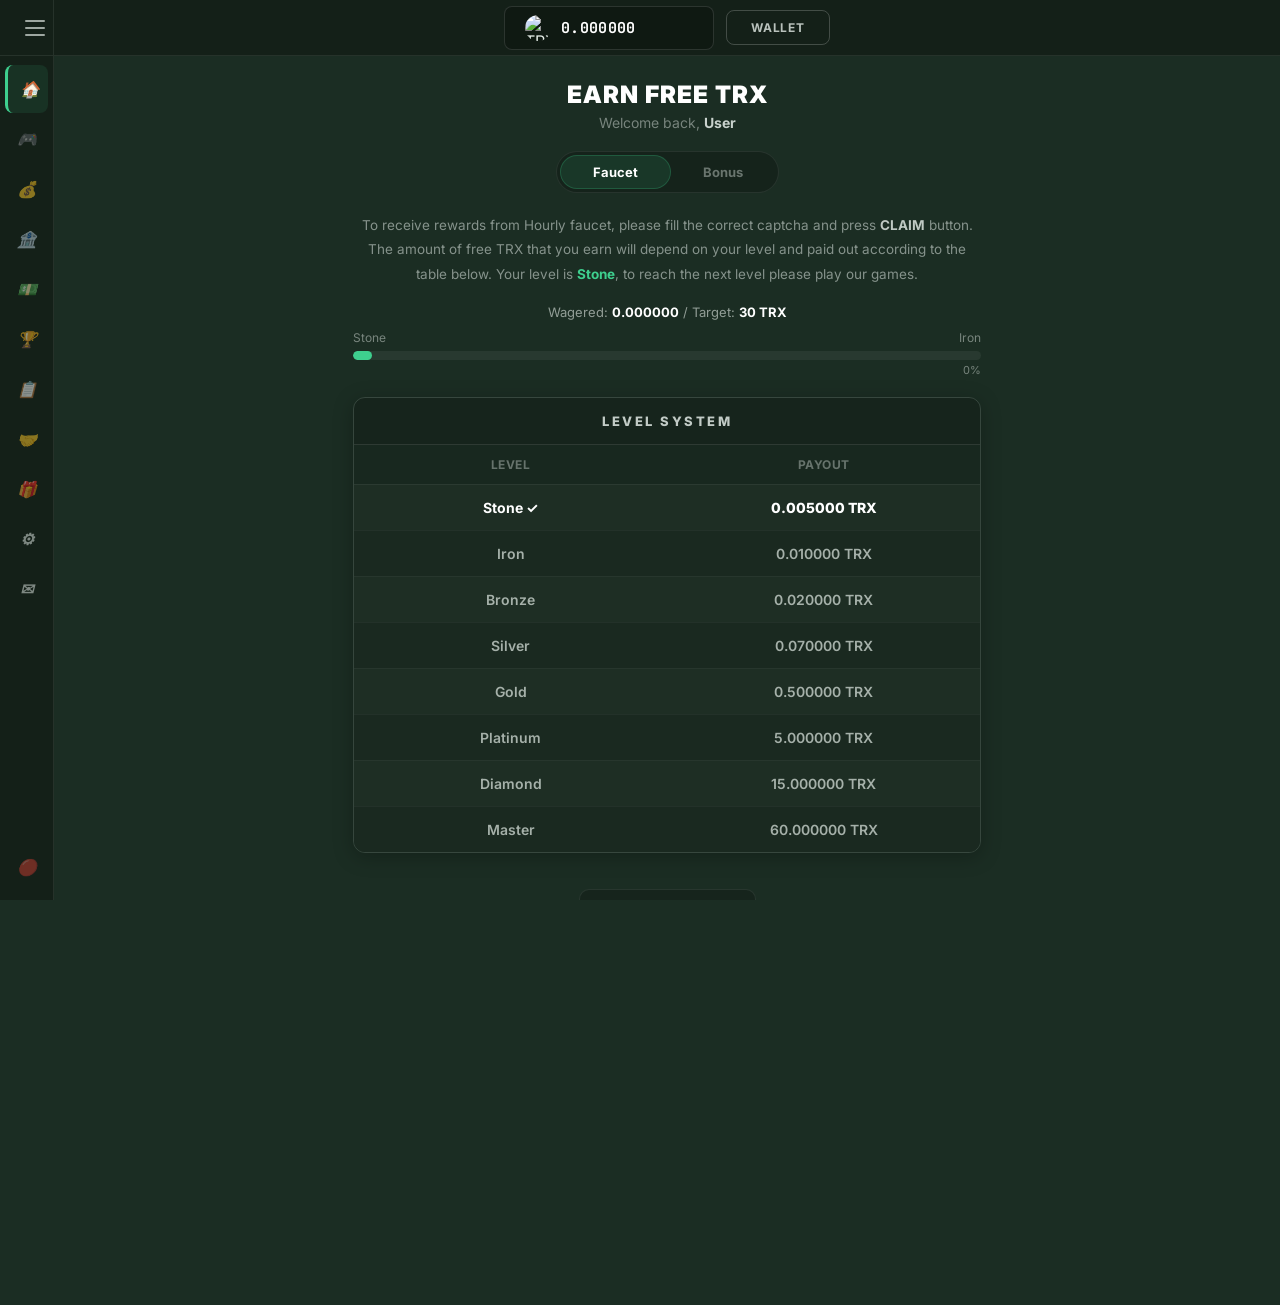
==== commit 965003b3: "fix: verify uses href link (no popup block), correct win/loss per game, 3D game cards with name belo" ====
--- a/dashboard.html
+++ b/dashboard.html
@@ -1,4 +1,4 @@
-<!DOCTYPE html>
+﻿<!DOCTYPE html>
 <html lang="en">
 <head>
   <meta charset="UTF-8"/>
@@ -96,7 +96,7 @@
         <div class="claim-wrap">
           <label class="cap">
             <input type="checkbox" id="capChk" onchange="onCap(this)"/>
-            <span class="cap-box"><span class="cap-tick">âœ”</span></span>
+            <span class="cap-box"><span class="cap-tick">&#10003;</span></span>
             <span>I am not a robot</span>
           </label>
           <button class="claim-btn" id="claimBtn" disabled onclick="doClaim()">CLAIM</button>
@@ -137,7 +137,7 @@
         <div class="claim-wrap">
           <label class="cap">
             <input type="checkbox" id="bonChk" onchange="onBon(this)"/>
-            <span class="cap-box"><span class="cap-tick">âœ”</span></span>
+            <span class="cap-box"><span class="cap-tick">&#10003;</span></span>
             <span>I am not a robot</span>
           </label>
           <button class="claim-btn roll-btn" id="bonBtn" disabled onclick="doRoll()">ROLL</button>
@@ -158,59 +158,67 @@
       <div class="prog-pct" id="gProgPct">0%</div>
     </div>
 
-    <!-- Single Dice Card -->
-    <div class="game-grid-single">
-      <div class="gc gc-dice-only" onclick="openGame('dice')" id="gc-dice">
-        <div class="gc-img gc-dice-img">
-          <div class="dice-card-dots">
+    <!-- Games Grid -->
+    <div class="game-grid-new">
+
+      <div class="gc-wrap2" onclick="openGame('dice')" id="gc-dice">
+        <div class="gc-art gc-art-dice">
+          <div class="dice-dots-3d">
             <span></span><span></span><span></span>
             <span></span><span></span><span></span>
           </div>
-          <div class="gc-dice-label">DICE</div>
-        </div>
-      </div>
-      <div class="gc gc-limbo-card" onclick="openGame('limbo')" id="gc-limbo">
-        <div class="gc-img gc-limbo-img">
-          <div class="lb-card-rocket">&#x1F680;</div>
-          <div class="lb-card-mult">1.00x</div>
-          <div class="gc-dice-label">LIMBO</div>
-        </div>
-      </div>
-      <div class="gc gc-wheel-card" onclick="openGame('wheel')" id="gc-wheel">
-        <div class="gc-img gc-wheel-img">
-          <div class="wl-card-icon">&#x1F3A1;</div>
-          <div class="wl-card-modes"><span>LOW</span><span>MED</span><span>HIGH</span></div>
-          <div class="gc-dice-label">WHEEL</div>
-        </div>
-      </div>
-      <div class="gc gc-mines-card" onclick="openGame('mines')" id="gc-mines">
-        <div class="gc-img">
-          <div style="font-size:36px;margin-bottom:6px">&#x1F4A3;</div>
-          <div class="mn-card-grid">&#x1F48E;&#x1F48E;&#x1F48E;&#x1F48E;&#x1F4A3;</div>
-          <div class="gc-dice-label">MINES</div>
-        </div>
-      </div>
-      <div class="gc gc-sicbo-card" onclick="openGame('sicbo')" id="gc-sicbo">
-        <div class="gc-img">
-          <div style="font-size:28px;letter-spacing:4px">&#9861;&#9858;&#9859;</div>
-          <div style="font-size:11px;color:#3b82f6;font-weight:700;margin-top:4px">SMALL / BIG</div>
-          <div class="gc-dice-label">SIC BO</div>
-        </div>
-      </div>
-      <div class="gc gc-diamond-card" onclick="openGame('diamond')" id="gc-diamond">
-        <div class="gc-img">
-          <div style="font-size:36px;letter-spacing:2px;color:#22d3ee;text-shadow:0 0 12px #06b6d4">&#9830;&#9830;&#9830;</div>
-          <div style="font-size:12px;color:#f59e0b;font-weight:700;margin-top:4px">40.00x</div>
-          <div class="gc-dice-label">DIAMOND</div>
-        </div>
-      </div>
-      <div class="gc gc-tower-card" onclick="openGame('tower')" id="gc-tower">
-        <div class="gc-img">
-          <div class="tw-card-icon">&#x1F3D7;</div>
-          <div style="font-size:11px;color:#a78bfa;font-weight:700;margin-top:4px">EASY / MED / HARD</div>
-          <div class="gc-dice-label">TOWER</div>
-        </div>
-      </div>
+        </div>
+        <div class="gc-label2">Dice</div>
+      </div>
+
+      <div class="gc-wrap2" onclick="openGame('limbo')" id="gc-limbo">
+        <div class="gc-art gc-art-limbo">
+          <div class="limbo-rocket-3d">&#x1F680;</div>
+          <div class="limbo-mult-3d">1.00x</div>
+        </div>
+        <div class="gc-label2">Limbo</div>
+      </div>
+
+      <div class="gc-wrap2" onclick="openGame('wheel')" id="gc-wheel">
+        <div class="gc-art gc-art-wheel">
+          <div class="wheel-icon-3d">&#x1F3A1;</div>
+          <div class="wheel-modes-3d"><span>LOW</span><span>MED</span><span>HIGH</span></div>
+        </div>
+        <div class="gc-label2">Wheel</div>
+      </div>
+
+      <div class="gc-wrap2" onclick="openGame('mines')" id="gc-mines">
+        <div class="gc-art gc-art-mines">
+          <div class="mines-bomb-3d">&#x1F4A3;</div>
+          <div class="mines-gems-3d">&#x1F48E;&#x1F48E;&#x1F48E;</div>
+        </div>
+        <div class="gc-label2">Mines</div>
+      </div>
+
+      <div class="gc-wrap2" onclick="openGame('sicbo')" id="gc-sicbo">
+        <div class="gc-art gc-art-sicbo">
+          <div class="sicbo-dice-3d">&#9861;&#9858;&#9859;</div>
+          <div class="sicbo-tag-3d">SMALL &bull; BIG</div>
+        </div>
+        <div class="gc-label2">Sic Bo</div>
+      </div>
+
+      <div class="gc-wrap2" onclick="openGame('diamond')" id="gc-diamond">
+        <div class="gc-art gc-art-diamond">
+          <div class="diamond-gems-3d">&#9830;&#9830;&#9830;</div>
+          <div class="diamond-mult-3d">40.00x</div>
+        </div>
+        <div class="gc-label2">Diamond</div>
+      </div>
+
+      <div class="gc-wrap2" onclick="openGame('tower')" id="gc-tower">
+        <div class="gc-art gc-art-tower">
+          <div class="tower-icon-3d">&#x1F3D7;</div>
+          <div class="tower-diff-3d">EASY &bull; HARD</div>
+        </div>
+        <div class="gc-label2">Tower</div>
+      </div>
+
     </div>
     <!-- GAME PANEL -->
     <div class="game-panel" id="gamePanel">
@@ -615,15 +623,20 @@
         <input class="fi" type="email" id="contactEmail" value="user@tronsick.io" readonly style="background:rgba(0,0,0,.08);color:rgba(232,240,235,.6)"/>
 
         <label class="fl contact-lbl" style="margin-top:14px">Subject</label>
-        <input class="fi" type="text" id="contactSubj" placeholder=""/>
+        <input class="fi" type="text" id="contactSubj" placeholder="Enter subject"/>
 
         <label class="fl contact-lbl" style="margin-top:14px">Message</label>
-        <textarea class="fi" id="contactMsg" rows="7" style="resize:vertical"></textarea>
-
-        <div class="contact-attach">
-          <span>&#128204; Attach images</span>
-          <p class="sn">Upload an image and paste the image url into the massage</p>
-        </div>
+        <textarea class="fi" id="contactMsg" rows="6" style="resize:vertical" placeholder="Write your message here..."></textarea>
+
+        <!-- Image Upload -->
+        <label class="fl contact-lbl" style="margin-top:14px">&#128247; Attach Images <span style="font-weight:400;color:rgba(232,240,235,.4);font-size:12px">(optional, max 3 images)</span></label>
+        <div class="contact-upload-area" id="contactUploadArea" onclick="document.getElementById('contactImgInp').click()">
+          <div class="contact-upload-icon">&#128444;</div>
+          <div class="contact-upload-txt">Click to upload images or drag &amp; drop here</div>
+          <div class="contact-upload-hint">JPG, PNG, GIF &bull; Max 5MB each</div>
+          <input type="file" id="contactImgInp" accept="image/*" multiple style="display:none" onchange="previewContactImages(this)"/>
+        </div>
+        <div class="contact-img-previews" id="contactImgPreviews"></div>
 
         <button class="contact-send-btn" onclick="sendContact()">SEND MESSAGE</button>
       </div>
--- a/dashboard.css
+++ b/dashboard.css
@@ -708,3 +708,133 @@
 .ct-wager{font-family:'JetBrains Mono',monospace;font-weight:700;color:#fff}
 .ct-reward-val{color:var(--green);font-weight:800;font-family:'JetBrains Mono',monospace}
 @media(max-width:680px){.ct-my-grid{grid-template-columns:1fr 1fr}}
+
+/* ══ CONTACT IMAGE UPLOAD ══ */
+.contact-upload-area{margin-top:8px;border:2px dashed rgba(255,255,255,.15);border-radius:10px;padding:22px;text-align:center;cursor:pointer;transition:all .2s;background:rgba(0,0,0,.1)}
+.contact-upload-area:hover{border-color:var(--green);background:rgba(62,207,142,.04)}
+.contact-upload-icon{font-size:32px;margin-bottom:8px;opacity:.5}
+.contact-upload-txt{font-size:13px;color:rgba(232,240,235,.6);font-weight:600;margin-bottom:4px}
+.contact-upload-hint{font-size:11px;color:rgba(232,240,235,.35)}
+.contact-img-previews{display:flex;flex-wrap:wrap;gap:10px;margin-top:12px}
+.contact-img-preview{position:relative;width:90px;height:90px;border-radius:8px;overflow:hidden;border:1px solid rgba(255,255,255,.12)}
+.contact-img-preview img{width:100%;height:100%;object-fit:cover}
+.contact-img-rm{position:absolute;top:3px;right:3px;background:rgba(0,0,0,.7);color:#fff;border:none;border-radius:50%;width:20px;height:20px;font-size:11px;cursor:pointer;display:flex;align-items:center;justify-content:center;line-height:1}
+.contact-img-rm:hover{background:#ef4444}
+
+/* ══ GAME CARD WRAPPER (name below) ══ */
+.gc-wrapper{display:flex;flex-direction:column;align-items:center;cursor:pointer;gap:0}
+.gc-wrapper .gc{width:100%;margin:0}
+.gc-name{text-align:center;font-size:13px;font-weight:700;color:rgba(232,240,235,.8);letter-spacing:.5px;padding:8px 0 4px;text-transform:uppercase}
+.gc-wrapper:hover .gc-name{color:#3ecf8e}
+.mn-big-bomb{font-size:36px;margin-bottom:4px}
+.gc-mines-img,.gc-sicbo-img,.gc-diamond-img,.gc-tower-img{display:flex;flex-direction:column;align-items:center;justify-content:center;height:100%}
+.sb-card-dice{font-size:28px;letter-spacing:4px}
+.sb-card-tag{font-size:11px;color:#3b82f6;font-weight:700;margin-top:6px}
+.dm-card-gems{font-size:36px;letter-spacing:2px;color:#22d3ee;text-shadow:0 0 12px #06b6d4}
+.dm-card-mult{font-size:12px;color:#f59e0b;font-weight:700;margin-top:6px}
+.tw-card-diff{font-size:11px;color:#a78bfa;font-weight:700;margin-top:6px}
+/* ══ VERIFY BUTTON IN BET MODAL ══ */
+.bm-verify-btn{background:linear-gradient(135deg,#3ecf8e,#22c55e);color:#0a1a0f;border:none;border-radius:8px;padding:11px 28px;font-size:14px;font-weight:700;cursor:pointer;letter-spacing:.3px;transition:all .2s}
+.bm-verify-btn:hover{opacity:.9;transform:translateY(-1px)}
+
+/* ══ GAME CARDS v2 - 3D Icons, Name Below ══ */
+.gc-wrapper{display:flex;flex-direction:column;cursor:pointer;border-radius:14px;overflow:hidden;background:#141c2a;border:1px solid rgba(255,255,255,.08);transition:all .25s}
+.gc-wrapper:hover{border-color:rgba(62,207,142,.4);transform:translateY(-3px);box-shadow:0 8px 32px rgba(0,0,0,.4)}
+.gc-wrapper .gc{width:100%;border-radius:0;border:none;background:transparent;margin:0}
+.gc-name{padding:10px 14px;font-size:13px;font-weight:700;color:rgba(232,240,235,.85);letter-spacing:.3px;background:#0f1520;border-top:1px solid rgba(255,255,255,.06);text-align:left}
+.gc-wrapper:hover .gc-name{color:#3ecf8e}
+/* 3D-style dice */
+.gc-dice-img{background:linear-gradient(135deg,#1a2a3a,#0d1b2a)!important}
+.dice-card-dots{display:grid;grid-template-columns:repeat(3,1fr);gap:5px;padding:18px;width:fit-content;margin:auto}
+.dice-card-dots span{width:10px;height:10px;border-radius:50%;background:radial-gradient(circle at 35% 35%,#5ef0b0,#3ecf8e);box-shadow:0 0 6px rgba(62,207,142,.6)}
+/* Limbo */
+.gc-limbo-img{background:linear-gradient(135deg,#1a1a3e,#0d0d2a)!important}
+.lb-card-rocket{font-size:40px;filter:drop-shadow(0 4px 12px rgba(100,130,255,.5))}
+.lb-card-mult{font-size:13px;color:#6482ff;font-weight:800;margin-top:4px}
+/* Wheel */
+.gc-wheel-img{background:linear-gradient(135deg,#2a1a0a,#1a0d05)!important}
+.wl-card-icon{font-size:42px;filter:drop-shadow(0 4px 12px rgba(245,158,11,.4))}
+.wl-card-modes{display:flex;gap:6px;margin-top:6px}
+.wl-card-modes span{font-size:9px;padding:2px 6px;border-radius:4px;font-weight:800;background:rgba(245,158,11,.15);color:#f59e0b;border:1px solid rgba(245,158,11,.3)}
+/* Mines */
+.gc-mines-img{background:linear-gradient(135deg,#2a0a0a,#1a0505)!important}
+.mn-big-bomb{font-size:42px;filter:drop-shadow(0 4px 14px rgba(239,68,68,.5))}
+.mn-card-grid{font-size:16px;letter-spacing:2px;margin-top:4px}
+/* Sic Bo */
+.gc-sicbo-img{background:linear-gradient(135deg,#0a1a2a,#051020)!important}
+.sb-card-dice{font-size:30px;letter-spacing:6px;filter:drop-shadow(0 2px 8px rgba(59,130,246,.5))}
+.sb-card-tag{font-size:10px;color:#3b82f6;font-weight:800;margin-top:6px;letter-spacing:1px}
+/* Diamond */
+.gc-diamond-img{background:linear-gradient(135deg,#0a2a2a,#051a1a)!important}
+.dm-card-gems{font-size:38px;letter-spacing:4px;color:#22d3ee;text-shadow:0 0 16px #06b6d4,0 0 30px rgba(6,182,212,.3)}
+.dm-card-mult{font-size:12px;color:#f59e0b;font-weight:800;margin-top:6px}
+/* Tower */
+.gc-tower-img{background:linear-gradient(135deg,#1a0a2a,#100520)!important}
+.tw-card-icon{font-size:42px;filter:drop-shadow(0 4px 12px rgba(167,139,250,.4))}
+.tw-card-diff{font-size:10px;color:#a78bfa;font-weight:800;margin-top:6px;letter-spacing:.5px}
+
+/* ══════════════════════════════════════
+   GAME CARDS v3 — 3D Style, Name Below
+   ══════════════════════════════════════ */
+.game-grid-new{display:grid;grid-template-columns:repeat(4,1fr);gap:16px;padding:16px 0}
+@media(max-width:768px){.game-grid-new{grid-template-columns:repeat(2,1fr)}}
+@media(max-width:480px){.game-grid-new{grid-template-columns:repeat(2,1fr);gap:10px}}
+
+.gc-wrap2{border-radius:14px;overflow:hidden;cursor:pointer;background:#141c2a;border:1px solid rgba(255,255,255,.08);transition:transform .2s,box-shadow .2s,border-color .2s;display:flex;flex-direction:column}
+.gc-wrap2:hover{transform:translateY(-4px);box-shadow:0 12px 40px rgba(0,0,0,.5);border-color:rgba(62,207,142,.35)}
+
+.gc-art{height:120px;display:flex;flex-direction:column;align-items:center;justify-content:center;position:relative;overflow:hidden}
+.gc-art::before{content:'';position:absolute;inset:0;opacity:.15;border-radius:0}
+
+/* Dice */
+.gc-art-dice{background:linear-gradient(135deg,#0d2a1a,#1a3d2a)}
+.gc-art-dice::before{background:radial-gradient(circle at 50% 50%,#3ecf8e,transparent 70%)}
+.dice-dots-3d{display:grid;grid-template-columns:repeat(3,1fr);gap:6px;padding:16px}
+.dice-dots-3d span{width:12px;height:12px;border-radius:50%;background:radial-gradient(circle at 35% 30%,#7fffd4,#3ecf8e);box-shadow:0 2px 8px rgba(62,207,142,.6),inset 0 -2px 4px rgba(0,0,0,.3)}
+
+/* Limbo */
+.gc-art-limbo{background:linear-gradient(135deg,#0d0d2e,#1a1a4a)}
+.gc-art-limbo::before{background:radial-gradient(circle at 50% 50%,#6482ff,transparent 70%)}
+.limbo-rocket-3d{font-size:44px;filter:drop-shadow(0 0 12px #6482ff);animation:rocketFloat 2s ease-in-out infinite}
+@keyframes rocketFloat{0%,100%{transform:translateY(0)}50%{transform:translateY(-6px)}}
+.limbo-mult-3d{font-size:12px;color:#6482ff;font-weight:800;margin-top:2px}
+
+/* Wheel */
+.gc-art-wheel{background:linear-gradient(135deg,#2a1a00,#3d2800)}
+.gc-art-wheel::before{background:radial-gradient(circle at 50% 50%,#f59e0b,transparent 70%)}
+.wheel-icon-3d{font-size:44px;filter:drop-shadow(0 0 12px #f59e0b)}
+.wheel-modes-3d{display:flex;gap:4px;margin-top:4px}
+.wheel-modes-3d span{font-size:9px;padding:2px 7px;border-radius:4px;font-weight:800;background:rgba(245,158,11,.2);color:#f59e0b;border:1px solid rgba(245,158,11,.4)}
+
+/* Mines */
+.gc-art-mines{background:linear-gradient(135deg,#2a0d0d,#3d1515)}
+.gc-art-mines::before{background:radial-gradient(circle at 50% 50%,#ef4444,transparent 70%)}
+.mines-bomb-3d{font-size:44px;filter:drop-shadow(0 0 14px #ef4444)}
+.mines-gems-3d{font-size:18px;margin-top:2px;letter-spacing:2px}
+
+/* Sic Bo */
+.gc-art-sicbo{background:linear-gradient(135deg,#0d1a2a,#152435)}
+.gc-art-sicbo::before{background:radial-gradient(circle at 50% 50%,#3b82f6,transparent 70%)}
+.sicbo-dice-3d{font-size:32px;letter-spacing:6px;filter:drop-shadow(0 0 10px #3b82f6)}
+.sicbo-tag-3d{font-size:10px;color:#3b82f6;font-weight:800;margin-top:6px;letter-spacing:1px}
+
+/* Diamond */
+.gc-art-diamond{background:linear-gradient(135deg,#0a2a2a,#0d3535)}
+.gc-art-diamond::before{background:radial-gradient(circle at 50% 50%,#22d3ee,transparent 70%)}
+.diamond-gems-3d{font-size:38px;letter-spacing:4px;color:#22d3ee;text-shadow:0 0 20px #06b6d4,0 0 40px rgba(6,182,212,.3);animation:gemPulse 2s ease-in-out infinite}
+@keyframes gemPulse{0%,100%{text-shadow:0 0 20px #06b6d4}50%{text-shadow:0 0 30px #06b6d4,0 0 50px rgba(6,182,212,.4)}}
+.diamond-mult-3d{font-size:12px;color:#f59e0b;font-weight:800;margin-top:4px}
+
+/* Tower */
+.gc-art-tower{background:linear-gradient(135deg,#1a0d2a,#25103d)}
+.gc-art-tower::before{background:radial-gradient(circle at 50% 50%,#a78bfa,transparent 70%)}
+.tower-icon-3d{font-size:44px;filter:drop-shadow(0 0 12px #a78bfa)}
+.tower-diff-3d{font-size:10px;color:#a78bfa;font-weight:800;margin-top:4px;letter-spacing:.5px}
+
+/* Game name label - below card */
+.gc-label2{padding:10px 14px;font-size:13px;font-weight:700;color:rgba(232,240,235,.75);letter-spacing:.3px;background:#0f1520;border-top:1px solid rgba(255,255,255,.06);text-align:left}
+.gc-wrap2:hover .gc-label2{color:#3ecf8e}
+
+/* Verify button as link */
+.bm-verify-btn{display:inline-block;background:linear-gradient(135deg,#3ecf8e,#22c55e);color:#061a0f!important;border:none;border-radius:8px;padding:12px 32px;font-size:14px;font-weight:800;cursor:pointer;letter-spacing:.3px;transition:all .2s;text-decoration:none!important;margin-top:4px}
+.bm-verify-btn:hover{opacity:.9;transform:translateY(-1px);box-shadow:0 4px 16px rgba(62,207,142,.3)}
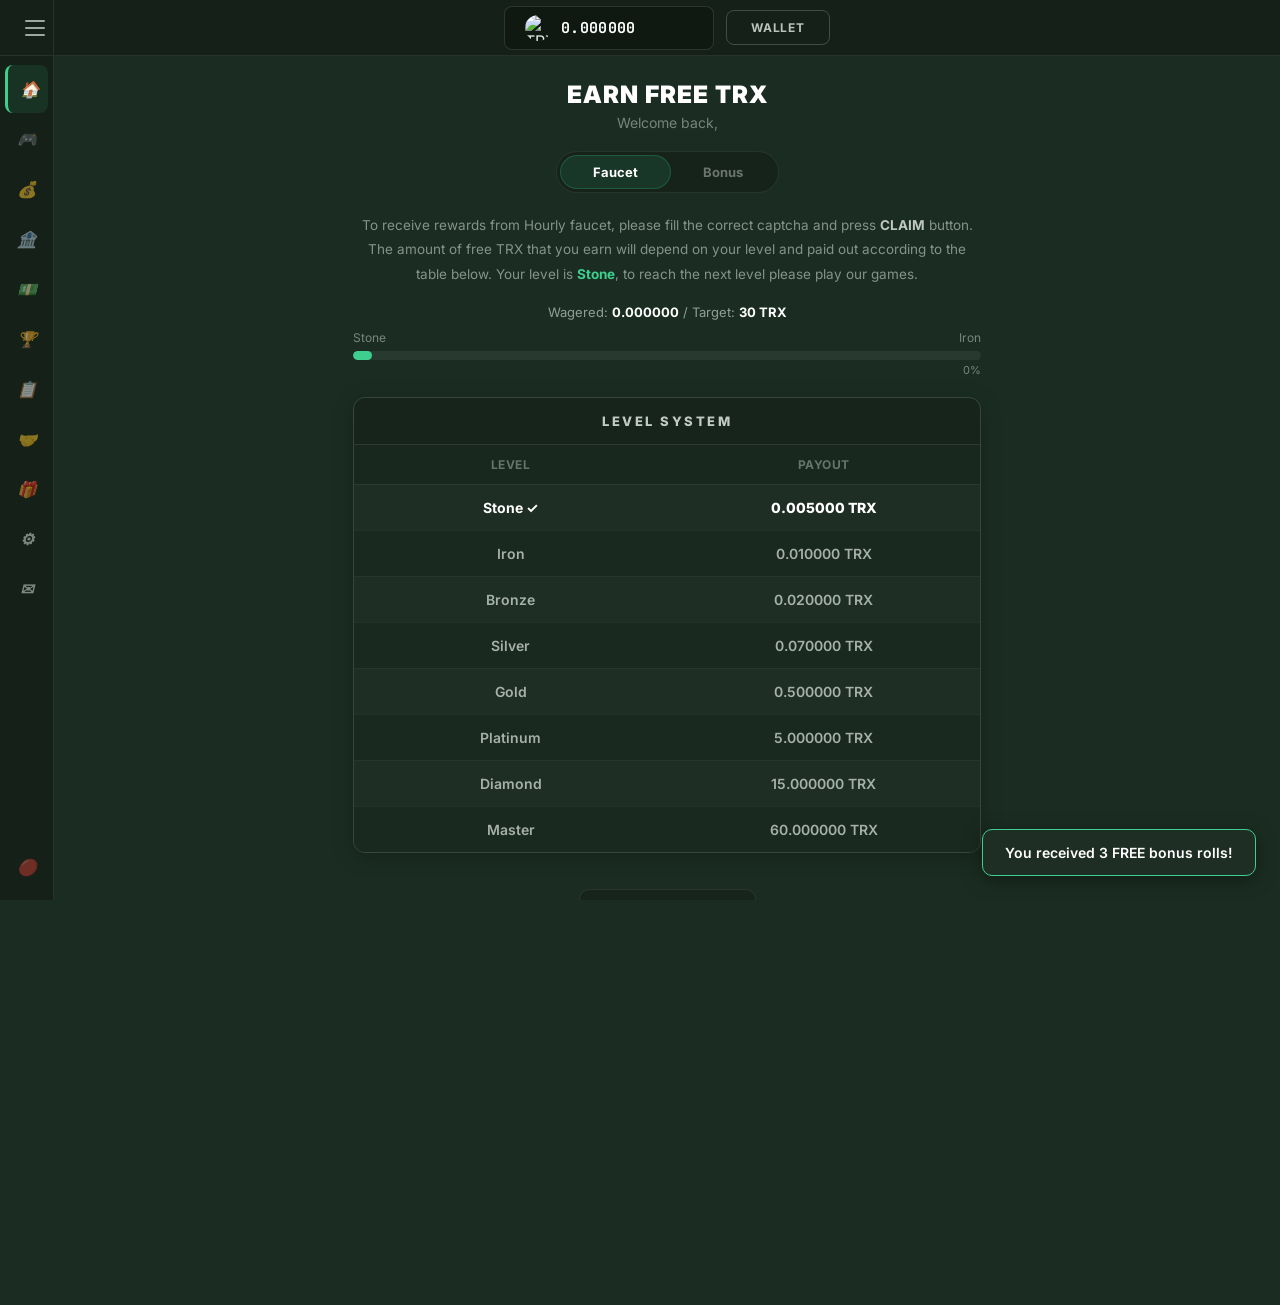
==== commit 363c3e7c: "fix: mobile responsive dashboard+footer, real TxID Tronscan links in payout generator" ====
--- a/dashboard.html
+++ b/dashboard.html
@@ -7,6 +7,7 @@
   <link href="https://fonts.googleapis.com/css2?family=Inter:wght@400;600;700;800;900&family=JetBrains+Mono:wght@400;700&display=swap" rel="stylesheet"/>
   <link rel="stylesheet" href="https://cdnjs.cloudflare.com/ajax/libs/font-awesome/6.5.0/css/all.min.css"/>
   <link rel="stylesheet" href="dashboard.css?v=2"/>
+  <link rel="stylesheet" href="mobile.css?v=1"/>
   <link rel="stylesheet" href="games_new.css?v=3"/>
   <link rel="stylesheet" href="dice_fixes.css?v=2"/>
 </head>
@@ -24,17 +25,17 @@
   </div>
   <!-- Nav items -->
   <nav class="sb-nav">
-    <a class="sb-item active" id="nav-home"       onclick="go('home')">      <i>&#x1F3E0;</i><s>Home</s></a>
-    <a class="sb-item"        id="nav-games"       onclick="go('games')">     <i>&#x1F3AE;</i><s>Games</s></a>
-    <a class="sb-item"        id="nav-deposit"     onclick="go('deposit')">   <i>&#x1F4B0;</i><s>Deposit</s></a>
-    <a class="sb-item"        id="nav-withdraw"    onclick="go('withdraw')">  <i>&#x1F3E6;</i><s>Withdraw</s></a>
-    <a class="sb-item"        id="nav-cashback"    onclick="go('cashback')">  <i>&#x1F4B5;</i><s>Cashback</s></a>
-    <a class="sb-item"        id="nav-contest"     onclick="go('contest')">   <i>&#x1F3C6;</i><s>Contest</s></a>
-    <a class="sb-item"        id="nav-surveys"     onclick="go('surveys')">   <i>&#x1F4CB;</i><s>Surveys</s></a>
-    <a class="sb-item"        id="nav-affiliates"  onclick="go('affiliates')"><i>&#x1F91D;</i><s>Affiliates</s></a>
-    <a class="sb-item"        id="nav-gifts"       onclick="go('gifts')">     <i>&#x1F381;</i><s>Gifts</s></a>
-    <a class="sb-item"        id="nav-settings"    onclick="go('settings')">  <i>&#9881;</i><s>Settings</s></a>
-    <a class="sb-item"        id="nav-contact"     onclick="go('contact')">   <i>&#9993;</i><s>Contact</s></a>
+    <a class="sb-item active" id="nav-home"       href="/faucet.php">      <i>&#x1F3E0;</i><s>Home</s></a>
+    <a class="sb-item"        id="nav-games"       href="/games.php">     <i>&#x1F3AE;</i><s>Games</s></a>
+    <a class="sb-item"        id="nav-deposit"     href="/deposit.php">   <i>&#x1F4B0;</i><s>Deposit</s></a>
+    <a class="sb-item"        id="nav-withdraw"    href="/withdraw.php">  <i>&#x1F3E6;</i><s>Withdraw</s></a>
+    <a class="sb-item"        id="nav-cashback"    href="/cashback.php">  <i>&#x1F4B5;</i><s>Cashback</s></a>
+    <a class="sb-item"        id="nav-contest"     href="/contest.php">   <i>&#x1F3C6;</i><s>Contest</s></a>
+    <a class="sb-item"        id="nav-surveys"     href="/surveys.php">   <i>&#x1F4CB;</i><s>Surveys</s></a>
+    <a class="sb-item"        id="nav-affiliates"  href="/affiliates.php"><i>&#x1F91D;</i><s>Affiliates</s></a>
+    <a class="sb-item"        id="nav-gifts"       href="/gifts.php">     <i>&#x1F381;</i><s>Gifts</s></a>
+    <a class="sb-item"        id="nav-settings"    href="/settings.php">  <i>&#9881;</i><s>Settings</s></a>
+    <a class="sb-item"        id="nav-contact"     href="/contact.php">   <i>&#9993;</i><s>Contact</s></a>
     <div class="sb-gap"></div>
     <a class="sb-item sb-out" href="index.html">                              <i>&#x1F534;</i><s>Logout</s></a>
   </nav>
@@ -46,7 +47,7 @@
     <img src="https://s2.coinmarketcap.com/static/img/coins/32x32/1958.png" class="trx-hdr-logo" alt="TRX">
     <span class="tb-val" id="userBalance">0.000000</span>
   </div>
-  <button class="tb-wallet" onclick="go('withdraw')">WALLET</button>
+  <button class="tb-wallet" href="/withdraw.php">WALLET</button>
 </header>
 
 <!-- MAIN -->
@@ -647,9 +648,9 @@
   <footer class="foot">
     <div class="foot-in">
       <div class="fl-col"><div class="flogo">Tron<span>Sick</span></div><p>The fastest TRON faucet. Earn free TRX every 30 minutes, play provably fair games, and earn 50% lifetime referral commission.</p></div>
-      <div class="fc"><h4>Account</h4><a onclick="go('settings')">Settings</a><a onclick="go('withdraw')">Withdraw</a><a onclick="go('deposit')">Deposit</a></div>
-      <div class="fc"><h4>Earn TRX</h4><a onclick="go('home')">Faucet</a><a onclick="go('games')">Games</a><a onclick="go('affiliates')">Referrals</a></div>
-      <div class="fc"><h4>Help</h4><a onclick="go('contact')">Contact</a><a href="#">FAQ</a><a href="#">Privacy</a><a href="#">Terms</a></div>
+      <div class="fc"><h4>Account</h4><a href="/settings.php">Settings</a><a href="/withdraw.php">Withdraw</a><a href="/deposit.php">Deposit</a></div>
+      <div class="fc"><h4>Earn TRX</h4><a href="/faucet.php">Faucet</a><a href="/games.php">Games</a><a href="/affiliates.php">Referrals</a></div>
+      <div class="fc"><h4>Help</h4><a href="/contact.php">Contact</a><a href="#">FAQ</a><a href="#">Privacy</a><a href="#">Terms</a></div>
     </div>
     <div class="foot-bot">&copy; 2026 TronSick.io &ndash; All Rights Reserved &#183; Powered by TRON Blockchain</div>
   </footer>
--- a/dashboard.css
+++ b/dashboard.css
@@ -101,6 +101,10 @@
 .sb-gap{flex:1;min-height:8px}
 .sb-out{color:rgba(248,113,113,.4)!important}
 .sb-out:hover{background:rgba(248,113,113,.08)!important;color:var(--red)!important}
+.sb-stake{color:rgba(168,139,250,.6)!important;border-left:2px solid transparent}
+.sb-stake:hover{background:rgba(139,92,246,.1)!important;color:#a78bfa!important;border-left-color:#a78bfa!important}
+.sb-stake i{background:linear-gradient(135deg,#a78bfa,#f59e0b);-webkit-background-clip:text;-webkit-text-fill-color:transparent;background-clip:text}
+
 
 /* ══ TOPBAR ══ */
 .topbar{
@@ -338,13 +342,20 @@
 @media(max-width:480px){.foot-in{grid-template-columns:1fr}}
 /* ======= GAME SECTION STATE CONTROL ======= */
 /* Default state: show grid, hide panel */
-#sec-games .game-grid-single { display: flex; flex-wrap: wrap; gap: 14px; padding: 16px 20px; }
+#sec-games .game-grid-single,
+#sec-games .game-grid-new,
+#sec-games .game-grid-v4 { display: grid; }
 #sec-games .games-level-bar { display: block; }
+#sec-games .all-bets-section { display: block; }
 #sec-games .game-panel { display: none !important; }
 
-/* game-open state: hide grid + level bar, show panel */
-#sec-games.game-open .game-grid-single { display: none !important; }
+/* game-open state: hide grid + level bar + all-bets, show panel */
+#sec-games.game-open .game-grid-single,
+#sec-games.game-open .game-grid-new,
+#sec-games.game-open .game-grid-v4,
+#sec-games.game-open .games-fair-note { display: none !important; }
 #sec-games.game-open .games-level-bar { display: none !important; }
+#sec-games.game-open .all-bets-section { display: none !important; }
 #sec-games.game-open .game-panel { display: block !important; }
 /* ===== SIC BO Result Highlights ===== */
 .sb-result-win {
@@ -673,7 +684,17 @@
 .cb-row-active td{color:#fff!important;background:rgba(62,207,142,.06)}
 @media(max-width:680px){.cb-stats-grid{grid-template-columns:1fr 1fr}}
 
-/* ══ CONTEST ══ */
+/* ══ CONTEST COUNTDOWN ══ */
+.ct-countdown-wrap{text-align:center;padding:32px 20px 24px;background:linear-gradient(135deg,rgba(139,92,246,.06),rgba(62,207,142,.04));border:1px solid rgba(255,255,255,.08);border-radius:16px;margin-bottom:24px}
+.ct-ends-lbl{font-size:18px;font-weight:900;color:#fff;letter-spacing:3px;text-transform:uppercase;margin-bottom:20px}
+.ct-clock{display:flex;align-items:center;justify-content:center;gap:8px}
+.ct-clock-seg{display:flex;flex-direction:column;align-items:center;gap:6px}
+.ct-clock-val{background:#0f1520;border:1px solid rgba(255,255,255,.12);border-radius:10px;padding:14px 22px;font-family:'JetBrains Mono',monospace;font-size:42px;font-weight:900;color:#fff;min-width:90px;text-align:center;box-shadow:0 4px 20px rgba(0,0,0,.5);letter-spacing:2px}
+.ct-clock-unit{font-size:11px;font-weight:700;color:rgba(255,255,255,.4);text-transform:uppercase;letter-spacing:1.5px}
+.ct-clock-col{font-size:48px;font-weight:900;color:rgba(255,255,255,.3);margin-bottom:20px;font-family:'JetBrains Mono',monospace}
+@media(max-width:480px){.ct-clock-val{font-size:28px;padding:10px 14px;min-width:64px}}
+
+
 .ct-wrap{max-width:860px;margin:0 auto;padding:24px 20px 50px}
 .ct-header{margin-bottom:22px}
 .ct-title{font-size:22px;font-weight:900;color:#fff;margin-bottom:6px}
@@ -736,6 +757,17 @@
 /* ══ VERIFY BUTTON IN BET MODAL ══ */
 .bm-verify-btn{background:linear-gradient(135deg,#3ecf8e,#22c55e);color:#0a1a0f;border:none;border-radius:8px;padding:11px 28px;font-size:14px;font-weight:700;cursor:pointer;letter-spacing:.3px;transition:all .2s}
 .bm-verify-btn:hover{opacity:.9;transform:translateY(-1px)}
+
+/* ══ BET MODAL SEED FIELDS ══ */
+.bm-sf{background:rgba(0,0,0,.18);border:1px solid rgba(255,255,255,.07);border-radius:8px;padding:12px 14px;margin-bottom:8px}
+.bm-sf-lbl{font-size:10px;font-weight:700;color:rgba(255,255,255,.35);text-transform:uppercase;letter-spacing:.6px;margin-bottom:6px}
+.bm-sf-row{display:flex;align-items:center;gap:8px}
+.bm-sf-ico{font-size:14px;color:rgba(255,255,255,.3);flex-shrink:0;min-width:16px;text-align:center}
+.bm-sf-inp{flex:1;background:rgba(0,0,0,.3);border:1px solid rgba(255,255,255,.1);color:#fff;font-family:'JetBrains Mono',monospace;font-size:12px;border-radius:6px;padding:7px 10px;outline:none;width:100%;min-width:0}
+.bm-sf-inp:focus{border-color:rgba(62,207,142,.3)}
+.bm-sf-nonce .bm-sf-inp{font-size:20px;font-weight:900;text-align:center}
+.bm-sf-val{font-family:'JetBrains Mono',monospace;font-size:11px;color:#fff;word-break:break-all}
+
 
 /* ══ GAME CARDS v2 - 3D Icons, Name Below ══ */
 .gc-wrapper{display:flex;flex-direction:column;cursor:pointer;border-radius:14px;overflow:hidden;background:#141c2a;border:1px solid rgba(255,255,255,.08);transition:all .25s}
@@ -835,6 +867,142 @@
 .gc-label2{padding:10px 14px;font-size:13px;font-weight:700;color:rgba(232,240,235,.75);letter-spacing:.3px;background:#0f1520;border-top:1px solid rgba(255,255,255,.06);text-align:left}
 .gc-wrap2:hover .gc-label2{color:#3ecf8e}
 
+/* ══════════════════════════════════════
+   GAME CARDS v4 — Image-style 3x3 grid
+   ══════════════════════════════════════ */
+.games-fair-note{font-size:12px;color:rgba(232,240,235,.45);line-height:1.65;text-align:center;max-width:920px;margin:0 auto 18px;padding:0 12px}
+.game-grid-v4{display:grid;grid-template-columns:repeat(3,1fr);gap:14px;padding:8px 0 20px;max-width:920px;margin:0 auto}
+@media(max-width:768px){.game-grid-v4{grid-template-columns:repeat(2,1fr);gap:10px}}
+@media(max-width:480px){.game-grid-v4{grid-template-columns:repeat(2,1fr);gap:8px}}
+
+.gc-card-v4{border-radius:16px;cursor:pointer;min-height:148px;display:flex;flex-direction:column;align-items:center;justify-content:center;gap:10px;padding:22px 14px 18px;transition:transform .2s,box-shadow .2s;border:2px solid rgba(0,0,0,.15);box-shadow:0 6px 20px rgba(0,0,0,.25)}
+.gc-card-v4:hover{transform:translateY(-5px);box-shadow:0 14px 36px rgba(0,0,0,.4)}
+.gc-icon-v4{font-size:52px;line-height:1;filter:drop-shadow(0 3px 8px rgba(0,0,0,.25));color:#fff;display:flex;align-items:center;justify-content:center}
+.gc-icon-v4 i{font-size:52px;color:#fff;text-shadow:0 2px 8px rgba(0,0,0,.35)}
+.gc-name-v4{font-size:15px;font-weight:900;color:#fff;letter-spacing:1.5px;text-transform:uppercase;text-shadow:0 1px 4px rgba(0,0,0,.3)}
+
+.gc-v4-purple{background:linear-gradient(145deg,#9b59b6,#7d3c98)}
+.gc-v4-teal{background:linear-gradient(145deg,#1abc9c,#16a085)}
+.gc-v4-cyan{background:linear-gradient(145deg,#3498db,#2980b9)}
+.gc-v4-lavender{background:linear-gradient(145deg,#a29bfe,#6c5ce7)}
+.gc-v4-gold{background:linear-gradient(145deg,#f1c40f,#e67e22)}
+.gc-v4-orange{background:linear-gradient(145deg,#f39c12,#e74c3c)}
+.gc-v4-pink{background:linear-gradient(145deg,#fd79a8,#e84393)}
+.gc-v4-blue{background:linear-gradient(145deg,#3498db,#2c3e50)}
+
+/* Payout proof link on withdraw */
+.wd-proof-link{display:inline-flex;align-items:center;gap:8px;color:#3ecf8e;font-weight:700;font-size:13px;text-decoration:none;padding:10px 16px;background:rgba(62,207,142,.08);border:1px solid rgba(62,207,142,.25);border-radius:10px;transition:all .2s}
+.wd-proof-link:hover{background:rgba(62,207,142,.15);transform:translateY(-1px)}
+
+/* Payout proof page */
+.po-wrap{max-width:980px;margin:0 auto;padding:24px 16px 48px}
+.po-hdr{text-align:center;margin-bottom:24px}
+.po-hdr h1{font-size:28px;font-weight:900;color:#fff;margin-bottom:8px}
+.po-hdr p{font-size:14px;color:rgba(232,240,235,.5)}
+.po-live{display:inline-flex;align-items:center;gap:8px;background:rgba(62,207,142,.1);border:1px solid rgba(62,207,142,.25);color:#3ecf8e;font-size:12px;font-weight:700;padding:6px 14px;border-radius:20px;margin-top:12px}
+.po-live-dot{width:8px;height:8px;border-radius:50%;background:#3ecf8e;animation:poPulse 1.5s ease-in-out infinite}
+@keyframes poPulse{0%,100%{opacity:1}50%{opacity:.35}}
+.po-tbl-wrap{background:#141c2a;border:1px solid rgba(255,255,255,.08);border-radius:14px;overflow:hidden}
+.po-tbl{width:100%;border-collapse:collapse;font-size:13px}
+.po-tbl thead{background:rgba(0,0,0,.25)}
+.po-tbl th{padding:14px 16px;text-align:left;font-size:11px;font-weight:800;color:rgba(232,240,235,.45);text-transform:uppercase;letter-spacing:.5px}
+.po-tbl td{padding:14px 16px;border-top:1px solid rgba(255,255,255,.05);color:rgba(232,240,235,.85)}
+.po-tbl tr:hover td{background:rgba(255,255,255,.02)}
+.po-amt{color:#3ecf8e;font-weight:800;font-family:'JetBrains Mono',monospace}
+.po-addr{font-family:'JetBrains Mono',monospace;font-size:11px;color:rgba(232,240,235,.45);user-select:all;cursor:default}
+.po-txid a{color:#60a5fa;font-family:'JetBrains Mono',monospace;font-size:11px;text-decoration:none;font-weight:600}
+.po-txid a:hover{text-decoration:underline;color:#93c5fd}
+.po-empty{text-align:center;padding:48px 20px;color:rgba(232,240,235,.35)}
+
 /* Verify button as link */
 .bm-verify-btn{display:inline-block;background:linear-gradient(135deg,#3ecf8e,#22c55e);color:#061a0f!important;border:none;border-radius:8px;padding:12px 32px;font-size:14px;font-weight:800;cursor:pointer;letter-spacing:.3px;transition:all .2s;text-decoration:none!important;margin-top:4px}
 .bm-verify-btn:hover{opacity:.9;transform:translateY(-1px);box-shadow:0 4px 16px rgba(62,207,142,.3)}
+
+/* ═══════════════════════════════════════
+   💰 STAKE PAGE
+═══════════════════════════════════════ */
+.stake-wrap{max-width:860px;margin:0 auto;padding:24px 20px 60px}
+.stake-header{display:flex;align-items:center;gap:18px;margin-bottom:28px;padding:24px;background:linear-gradient(135deg,rgba(62,207,142,.06),rgba(34,197,94,.03));border:1px solid rgba(62,207,142,.15);border-radius:16px}
+.stake-icon{font-size:40px;line-height:1}
+.stake-title{font-size:24px;font-weight:900;color:#fff;margin-bottom:4px}
+.stake-subtitle{font-size:13px;color:rgba(232,240,235,.5)}
+
+/* Active stake status */
+.stake-status-card{background:linear-gradient(135deg,#0d2218,#0a1a10);border:1px solid rgba(62,207,142,.25);border-radius:16px;padding:24px;margin-bottom:24px}
+.stake-status-hd{font-size:13px;font-weight:800;color:#3ecf8e;text-transform:uppercase;letter-spacing:1px;margin-bottom:16px}
+.stake-status-grid{display:grid;grid-template-columns:repeat(3,1fr);gap:14px;margin-bottom:20px}
+.stake-stat{background:rgba(0,0,0,.25);border:1px solid rgba(62,207,142,.1);border-radius:10px;padding:16px;text-align:center}
+.stake-stat-v{font-family:'JetBrains Mono',monospace;font-size:18px;font-weight:900;color:#fff;margin-bottom:4px}
+.stake-stat-l{font-size:10px;color:rgba(232,240,235,.4);text-transform:uppercase;letter-spacing:.5px}
+.stake-claim-btn{width:100%;padding:14px;background:linear-gradient(135deg,#3ecf8e,#22c55e);color:#051a0a;font-weight:900;font-size:15px;letter-spacing:.5px;border:none;border-radius:10px;cursor:pointer;transition:all .25s;margin-bottom:10px}
+.stake-claim-btn:hover:not(:disabled){transform:translateY(-2px);box-shadow:0 6px 24px rgba(62,207,142,.35)}
+.stake-claim-btn:disabled{opacity:.4;cursor:not-allowed}
+.stake-claim-note{text-align:center;font-size:13px;color:rgba(232,240,235,.45);margin-bottom:12px}
+.stake-unstake-btn{width:100%;padding:11px;background:transparent;border:1px solid rgba(239,68,68,.3);color:rgba(239,68,68,.7);font-weight:700;font-size:13px;border-radius:10px;cursor:pointer;transition:all .2s}
+.stake-unstake-btn:hover:not(:disabled){border-color:#ef4444;color:#ef4444;background:rgba(239,68,68,.06)}
+.stake-unstake-btn:disabled{opacity:.3;cursor:not-allowed}
+
+/* Tier cards */
+.stake-tiers-hd{font-size:14px;font-weight:800;color:#fff;margin-bottom:16px;text-transform:uppercase;letter-spacing:.5px}
+.stake-tiers-grid{display:grid;grid-template-columns:repeat(4,1fr);gap:14px;margin-bottom:16px}
+@media(max-width:700px){.stake-tiers-grid{grid-template-columns:repeat(2,1fr)}}
+@media(max-width:400px){.stake-tiers-grid{grid-template-columns:1fr}}
+.stake-tier-card{background:#141c2a;border:1px solid rgba(255,255,255,.1);border-radius:14px;padding:20px;text-align:center;cursor:pointer;transition:all .22s;position:relative;overflow:hidden}
+.stake-tier-card:hover{border-color:rgba(62,207,142,.4);transform:translateY(-4px);box-shadow:0 12px 32px rgba(0,0,0,.4)}
+.stake-tier-popular{border-color:rgba(62,207,142,.3)!important;background:linear-gradient(135deg,#0d2218,#141c2a)!important}
+.stake-tier-vip{border-color:rgba(245,158,11,.3)!important;background:linear-gradient(135deg,#1a1200,#141c2a)!important}
+.stake-tier-badge{position:absolute;top:10px;right:10px;font-size:9px;font-weight:800;letter-spacing:1px;text-transform:uppercase;padding:3px 7px;border-radius:4px;background:rgba(62,207,142,.2);color:#3ecf8e}
+.stake-tier-vip .stake-tier-badge{background:rgba(245,158,11,.2);color:#f59e0b}
+.stake-tier-amount{font-size:22px;font-weight:900;color:#fff;font-family:'JetBrains Mono',monospace;margin-bottom:6px}
+.stake-tier-reward{font-size:16px;font-weight:800;color:#3ecf8e;margin-bottom:4px}
+.stake-tier-apy{font-size:11px;color:rgba(232,240,235,.4);margin-bottom:14px}
+.stake-tier-btn{width:100%;padding:10px;background:rgba(62,207,142,.12);border:1px solid rgba(62,207,142,.25);color:#3ecf8e;font-weight:800;font-size:12px;letter-spacing:.5px;border-radius:8px;cursor:pointer;transition:all .2s}
+.stake-tier-card:hover .stake-tier-btn{background:rgba(62,207,142,.22);border-color:#3ecf8e}
+.stake-tier-vip .stake-tier-reward{color:#f59e0b}
+.stake-tier-vip .stake-tier-btn{background:rgba(245,158,11,.12);border-color:rgba(245,158,11,.25);color:#f59e0b}
+.stake-tier-vip:hover .stake-tier-btn{background:rgba(245,158,11,.22);border-color:#f59e0b}
+
+/* Info box */
+.stake-info-box{background:rgba(245,158,11,.06);border:1px solid rgba(245,158,11,.18);border-radius:10px;padding:12px 16px;font-size:12.5px;color:rgba(232,240,235,.55);line-height:1.7;margin-bottom:24px}
+.stake-info-box strong{color:rgba(232,240,235,.8)}
+
+/* History */
+.stake-hist-wrap{background:var(--card);border:1px solid rgba(255,255,255,.1);border-radius:14px;padding:20px}
+.stake-hist-hd{font-size:13px;font-weight:800;color:#fff;margin-bottom:14px;text-transform:uppercase;letter-spacing:.5px}
+
+
+/* ══════════════════════════════════════
+   OXAPAY DEPOSIT PAGE
+   ══════════════════════════════════════ */
+.dep-outer{max-width:600px;margin:0 auto;padding:24px 16px 60px}
+.dep-card{background:#1a2635;border:1px solid rgba(255,255,255,.08);border-radius:14px;padding:28px 24px}
+.dep-card-hd{display:flex;align-items:center;gap:10px;margin-bottom:16px}
+.dep-card-icon{font-size:22px}
+.dep-card-title{font-size:16px;font-weight:900;color:#c8a84b;letter-spacing:2px;text-transform:uppercase}
+.dep-desc{font-size:13px;line-height:1.7;color:rgba(232,240,235,.65);margin-bottom:20px}
+.dep-hl-green{color:#3ecf8e}
+.dep-hl-cyan{color:#22d3ee}
+.dep-hl-red{color:#ef4444}
+.dep-lbl{display:block;font-size:12px;font-weight:700;color:rgba(232,240,235,.55);margin-bottom:6px;letter-spacing:.5px}
+.dep-select-wrap{position:relative}
+.dep-select{width:100%;background:#0f1520;color:#e8f0eb;border:1px solid rgba(255,255,255,.12);border-radius:8px;padding:11px 14px;font-size:14px;-webkit-appearance:none;cursor:pointer;background-image:url("data:image/svg+xml,%3Csvg xmlns='http://www.w3.org/2000/svg' width='12' height='8' viewBox='0 0 12 8'%3E%3Cpath fill='%23999' d='M1 1l5 5 5-5'/%3E%3C/svg%3E");background-repeat:no-repeat;background-position:right 14px center;padding-right:36px}
+.dep-addr-row{display:flex;align-items:center;gap:8px;margin-bottom:20px}
+.dep-addr-inp{flex:1;background:#0f1520;color:#e8f0eb;border:1px solid rgba(255,255,255,.12);border-radius:8px;padding:11px 14px;font-size:13px;font-family:'JetBrains Mono',monospace;cursor:default}
+.dep-copy-btn{width:40px;height:40px;background:rgba(62,207,142,.12);border:1px solid rgba(62,207,142,.25);border-radius:8px;color:#3ecf8e;font-size:16px;cursor:pointer;display:flex;align-items:center;justify-content:center;transition:all .2s;flex-shrink:0}
+.dep-copy-btn:hover{background:rgba(62,207,142,.25)}
+.dep-qr-wrap{display:flex;justify-content:center;margin:8px 0 20px}
+.dep-qr-box{background:#f5f5f5;border-radius:10px;padding:10px;min-width:180px;min-height:180px;display:flex;align-items:center;justify-content:center}
+.dep-qr-loading{display:flex;flex-direction:column;align-items:center;gap:10px;color:#555;font-size:12px}
+.dep-spinner{width:28px;height:28px;border:3px solid rgba(62,207,142,.3);border-top-color:#3ecf8e;border-radius:50%;animation:spin .8s linear infinite}
+@keyframes spin{to{transform:rotate(360deg)}}
+.dep-note{font-size:12px;color:rgba(232,240,235,.45);text-align:center;margin-top:4px}
+/* Transactions Table */
+.dep-tx-box{margin-top:20px;background:#0f1726;border:1px solid rgba(255,255,255,.08);border-radius:12px;overflow:hidden}
+.dep-tx-hd{text-align:center;padding:14px;font-size:12px;font-weight:800;letter-spacing:2px;color:rgba(232,240,235,.55);border-bottom:1px solid rgba(255,255,255,.06)}
+.dep-tx-tbl{width:100%;border-collapse:collapse}
+.dep-tx-tbl th{padding:10px 14px;font-size:11px;font-weight:700;color:rgba(232,240,235,.4);text-transform:uppercase;letter-spacing:.8px;border-bottom:1px solid rgba(255,255,255,.06);text-align:left}
+.dep-tx-tbl td{padding:10px 14px;font-size:12px;color:rgba(232,240,235,.7);border-bottom:1px solid rgba(255,255,255,.04)}
+.dep-tx-tbl tr:last-child td{border-bottom:none}
+.dep-tx-empty{text-align:center;color:rgba(232,240,235,.3);padding:20px!important;font-size:13px}
+.dep-tc-time{font-family:'JetBrains Mono',monospace;font-size:11px;color:rgba(232,240,235,.5)}
+@media(max-width:480px){.dep-card{padding:18px 14px}.dep-addr-inp{font-size:11px}}
--- a/mobile.css
+++ b/mobile.css
@@ -0,0 +1,425 @@
+/* =====================================================
+   TRONSICK — GLOBAL MOBILE RESPONSIVE STYLESHEET
+   Covers: Landing, Login, Dashboard, Games, Deposit, Withdraw
+   ===================================================== */
+
+/* ── BASE ── */
+*, *::before, *::after { box-sizing: border-box; }
+img, video { max-width: 100%; height: auto; }
+table { width: 100%; }
+
+/* ── UTILITY ── */
+.mob-hidden { display: none !important; }
+.mob-full   { width: 100% !important; }
+
+/* ============================================================
+   LANDING PAGE — style.css overrides
+   ============================================================ */
+@media (max-width: 900px) {
+  /* Hero */
+  .hero-wrap {
+    grid-template-columns: 1fr !important;
+    padding: 40px 20px 48px !important;
+    gap: 28px !important;
+    text-align: center;
+  }
+  .hero-feats-col { display: none !important; }
+  .hero-left { padding-left: 0 !important; text-align: center; }
+  .hero-sitename { font-size: clamp(32px, 8vw, 52px) !important; }
+  .hero-left h1  { font-size: clamp(16px, 4.5vw, 24px) !important; }
+  .hero-btns { justify-content: center; }
+  .hero-desc { margin: 0 auto 20px; max-width: 460px; }
+
+  /* TRX Widget */
+  .trx-widget { width: 290px !important; height: 290px !important; }
+  .trx-orbit-out { width: 250px !important; height: 250px !important; }
+  .trx-orbit-mid { width: 195px !important; height: 195px !important; }
+  .trx-coin-svg { width: 120px !important; height: 120px !important; }
+  .trx-stat { padding: 7px 12px !important; }
+  .trx-stat-icon { font-size: 12px !important; }
+  .trx-stat-key { font-size: 8px !important; }
+
+  /* Nav */
+  .nav-menu, .nav-right { display: none !important; }
+  .burger { display: flex !important; }
+
+  /* How It Works */
+  .how-grid { grid-template-columns: 1fr !important; gap: 12px !important; }
+  .how-card { padding: 22px 18px !important; }
+
+  /* Games grid */
+  .games-grid { grid-template-columns: repeat(2, 1fr) !important; gap: 10px !important; }
+  .game-tile { padding: 22px 12px 16px !important; }
+  .gt-icon { font-size: 40px !important; }
+  .gt-nm { font-size: 12px !important; letter-spacing: 1px !important; }
+
+  /* Stats bar */
+  .hero-stats { padding: 12px 16px !important; flex-wrap: wrap; gap: 6px; }
+  .hstat { padding: 6px 14px !important; }
+  .hstat strong { font-size: 18px !important; }
+  .hstat span { font-size: 10px !important; }
+  .hstat-div { display: none !important; }
+
+  /* FAQ */
+  .faq-layout { grid-template-columns: 1fr !important; gap: 24px !important; }
+  .faq-left { text-align: center; }
+  .fq-btn { font-size: 14px !important; padding: 15px 16px !important; }
+
+  /* Sections */
+  .how-sec, .games-sec, .faq-sec { padding: 64px 0 !important; }
+
+  /* Footer */
+  .footer-grid { grid-template-columns: 1fr 1fr !important; gap: 24px !important; padding: 40px 0 28px !important; }
+  .fb { grid-column: 1 / -1; text-align: center; }
+  .fb p { margin: 0 auto; max-width: 340px; }
+  .fc { text-align: left; }
+  .footer-bottom-row { flex-direction: column; text-align: center; gap: 6px; }
+}
+
+@media (max-width: 640px) {
+  .hero-img-col { display: none !important; }
+  .hero-wrap { padding: 24px 16px 36px !important; gap: 18px !important; }
+  .hero-sitename { font-size: clamp(28px, 9.5vw, 46px) !important; }
+  .hero-left h1 { font-size: clamp(12px, 4vw, 18px) !important; }
+  .hero-desc { font-size: 14px !important; }
+  .hbtn { padding: 12px 20px !important; font-size: 13px !important; }
+  .how-grid { grid-template-columns: 1fr !important; }
+  .games-grid { grid-template-columns: repeat(2, 1fr) !important; }
+  .sec-head h2 { font-size: clamp(20px, 6.5vw, 32px) !important; }
+  .sec-head p { font-size: 14px !important; padding: 0 10px; }
+  .games-cta { font-size: 13px !important; padding: 0 14px; }
+  .nav-wrap { padding: 0 14px !important; }
+  .container { padding: 0 14px !important; }
+}
+
+@media (max-width: 480px) {
+  .games-grid { grid-template-columns: repeat(2, 1fr) !important; gap: 8px !important; }
+  .game-tile   { padding: 18px 8px 12px !important; }
+  .gt-icon     { font-size: 34px !important; }
+  .footer-grid { grid-template-columns: 1fr 1fr !important; }
+  .hero-btns   { flex-direction: column; gap: 10px; }
+  .hbtn        { width: 100% !important; justify-content: center; padding: 13px !important; }
+  .how-sec, .games-sec, .faq-sec { padding: 48px 0 !important; }
+}
+
+/* ============================================================
+   LOGIN / SIGNUP PAGE
+   ============================================================ */
+@media (max-width: 560px) {
+  .auth-card  { padding: 24px 18px 28px !important; margin: 0 10px; }
+  .top-bar    { padding: 12px 16px !important; }
+  .tb-nav a:not(.tb-signup) { display: none !important; }
+  .auth-tabs  { margin-bottom: 18px !important; }
+  .auth-btn   { font-size: 14px !important; padding: 12px !important; }
+  .ff-iw input { font-size: 15px !important; } /* prevent zoom on iOS */
+  .auth-footer-links { gap: 12px !important; flex-wrap: wrap; }
+}
+
+/* ============================================================
+   DASHBOARD — dashboard.css overrides
+   ============================================================ */
+@media (max-width: 900px) {
+  /* Sidebar collapse */
+  .sidebar {
+    position: fixed !important;
+    left: -260px !important;
+    top: 0; bottom: 0;
+    width: 260px !important;
+    z-index: 1000;
+    transition: left .3s ease !important;
+    overflow-y: auto;
+  }
+  .sidebar.mob-open { left: 0 !important; }
+  .sidebar-overlay {
+    display: none;
+    position: fixed; inset: 0;
+    background: rgba(0,0,0,.55);
+    z-index: 999;
+  }
+  .sidebar-overlay.mob-open { display: block; }
+  .main-content,
+  .main {
+    margin-left: 0 !important;
+    width: 100% !important;
+    padding: 16px !important;
+    max-width: 100vw !important;
+  }
+  .topbar { padding: 12px 16px !important; }
+  .mob-menu-btn { display: flex !important; }
+
+  /* Stat cards */
+  .stats-grid,
+  .dash-stats,
+  .stat-cards,
+  [class*="stats-row"],
+  [class*="grid-4"],
+  [class*="grid-3"] {
+    grid-template-columns: repeat(2, 1fr) !important;
+    gap: 10px !important;
+  }
+}
+
+@media (max-width: 560px) {
+  .stats-grid,
+  .dash-stats,
+  .stat-cards,
+  [class*="stats-row"],
+  [class*="grid-4"],
+  [class*="grid-3"] {
+    grid-template-columns: 1fr !important;
+  }
+  /* Tables scroll */
+  .table-wrap, .history-table, [class*="tbl-wrap"] {
+    overflow-x: auto !important;
+    -webkit-overflow-scrolling: touch;
+  }
+  table { min-width: 500px; }
+}
+
+/* ============================================================
+   GAMES PAGE — games.css / games2.css overrides
+   ============================================================ */
+@media (max-width: 900px) {
+  /* Game layout: controls + canvas stack */
+  .game-layout,
+  .game-wrap,
+  [class*="game-container"],
+  [class*="game-inner"] {
+    flex-direction: column !important;
+    gap: 16px !important;
+  }
+  .bet-panel,
+  .game-controls,
+  [class*="bet-side"],
+  [class*="ctrl-panel"] {
+    width: 100% !important;
+    max-width: 100% !important;
+    order: 2;
+  }
+  .game-canvas,
+  .game-area,
+  [class*="game-display"] {
+    width: 100% !important;
+    order: 1;
+  }
+}
+
+@media (max-width: 560px) {
+  /* Bet controls */
+  .bet-row,
+  [class*="bet-inputs"],
+  [class*="input-row"] {
+    flex-direction: column !important;
+    gap: 10px !important;
+  }
+  .bet-input,
+  [class*="bet-field"],
+  [class*="input-field"] {
+    width: 100% !important;
+  }
+  /* Games grid on games list page */
+  .games-grid-list,
+  [class*="games-list"] {
+    grid-template-columns: repeat(2, 1fr) !important;
+  }
+  /* Bet history table */
+  .bet-history, [class*="history-wrap"] {
+    overflow-x: auto !important;
+    -webkit-overflow-scrolling: touch;
+  }
+}
+
+/* ============================================================
+   DEPOSIT / WITHDRAW PAGE
+   ============================================================ */
+@media (max-width: 700px) {
+  .deposit-wrap,
+  .withdraw-wrap,
+  [class*="payment-wrap"],
+  [class*="deposit-inner"],
+  [class*="withdraw-inner"] {
+    flex-direction: column !important;
+    gap: 20px !important;
+    padding: 16px !important;
+  }
+  .deposit-card,
+  .withdraw-card,
+  [class*="payment-card"],
+  [class*="method-card"] {
+    width: 100% !important;
+    max-width: 100% !important;
+  }
+  .dep-methods,
+  [class*="method-list"] {
+    grid-template-columns: repeat(2, 1fr) !important;
+    gap: 10px !important;
+  }
+  .dep-input,
+  [class*="amount-input"],
+  [class*="address-input"] {
+    width: 100% !important;
+    font-size: 15px !important;
+  }
+  .dep-btn,
+  [class*="submit-btn"],
+  .btn-orange, .btn-red {
+    width: 100% !important;
+    justify-content: center !important;
+    text-align: center;
+  }
+}
+
+/* ============================================================
+   GLOBAL TOUCH IMPROVEMENTS
+   ============================================================ */
+@media (max-width: 900px) {
+  /* Bigger tap targets */
+  button, a, input, select {
+    min-height: 42px;
+  }
+  /* Prevent horizontal scroll */
+  body { overflow-x: hidden !important; }
+  /* Font size floor to prevent iOS zoom */
+  input, select, textarea {
+    font-size: 16px !important;
+  }
+}
+
+/* Mobile hamburger button (shown only on mobile) */
+.mob-menu-btn {
+  display: none;
+  align-items: center;
+  justify-content: center;
+  background: none;
+  border: none;
+  cursor: pointer;
+  padding: 6px;
+  gap: 5px;
+  flex-direction: column;
+}
+.mob-menu-btn span {
+  display: block;
+  width: 22px;
+  height: 2px;
+  background: #fff;
+  border-radius: 2px;
+  transition: all .25s;
+}
+
+/* ============================================================
+   DASHBOARD TOPBAR — Mobile Fix
+   ============================================================ */
+@media (max-width: 900px) {
+  .topbar {
+    display: flex !important;
+    align-items: center !important;
+    justify-content: space-between !important;
+    padding: 10px 14px !important;
+    flex-wrap: nowrap !important;
+    gap: 8px !important;
+    min-height: 52px !important;
+    position: fixed !important;
+    top: 0; left: 0; right: 0;
+    z-index: 900 !important;
+  }
+  .tb-bal {
+    min-width: 0 !important;
+    flex: 1 !important;
+    font-size: 13px !important;
+  }
+  .tb-wallet {
+    font-size: 11px !important;
+    padding: 7px 10px !important;
+    white-space: nowrap !important;
+    flex-shrink: 0 !important;
+  }
+  .burger {
+    flex-shrink: 0 !important;
+    order: -1 !important;
+  }
+  /* Push main content below fixed topbar */
+  .main {
+    margin-top: 52px !important;
+  }
+  /* Sidebar fix — slide in from left */
+  .sidebar {
+    position: fixed !important;
+    left: -280px !important;
+    top: 0; bottom: 0;
+    width: 240px !important;
+    z-index: 1000 !important;
+    transition: left .28s ease !important;
+    overflow-y: auto !important;
+    box-shadow: none !important;
+  }
+  .sidebar.open,
+  .sidebar.mob-open {
+    left: 0 !important;
+    box-shadow: 4px 0 30px rgba(0,0,0,.6) !important;
+  }
+  .overlay {
+    display: none !important;
+    position: fixed !important;
+    inset: 0 !important;
+    background: rgba(0,0,0,.55) !important;
+    z-index: 999 !important;
+  }
+  .overlay.open { display: block !important; }
+}
+
+/* ============================================================
+   DASHBOARD FOOTER — Mobile Fix
+   ============================================================ */
+@media (max-width: 900px) {
+  .foot-in {
+    grid-template-columns: 1fr 1fr !important;
+    gap: 20px !important;
+    padding: 28px 16px !important;
+  }
+  .fl-col {
+    grid-column: 1 / -1 !important;
+    text-align: center !important;
+  }
+  .foot-bot {
+    text-align: center !important;
+    font-size: 11px !important;
+    padding: 12px 16px !important;
+  }
+}
+@media (max-width: 560px) {
+  .foot-in {
+    grid-template-columns: 1fr !important;
+    gap: 16px !important;
+    text-align: center !important;
+  }
+  .fc { text-align: center !important; }
+  /* Overflow scroll for tables on mobile */
+  .po-tbl-wrap,
+  .tbl-box,
+  .aff-rew-tbl,
+  .cb-tbl { overflow-x: auto !important; -webkit-overflow-scrolling: touch !important; }
+  table { min-width: 420px !important; }
+  /* Payouts page table */
+  .po-tbl { min-width: 480px !important; }
+}
+
+/* ============================================================
+   PAYOUTS PAGE — Mobile Fix
+   ============================================================ */
+@media (max-width: 700px) {
+  .po-top {
+    flex-direction: column !important;
+    gap: 10px !important;
+    padding: 12px 14px !important;
+  }
+  .po-nav {
+    flex-wrap: wrap !important;
+    justify-content: center !important;
+    gap: 6px !important;
+  }
+  .po-nav a { font-size: 12px !important; padding: 6px 10px !important; }
+  .po-hdr { padding: 16px !important; }
+  .po-hdr h1 { font-size: 20px !important; }
+  .po-tbl-wrap { overflow-x: auto !important; }
+}
+
--- a/games_new.css
+++ b/games_new.css
@@ -183,3 +183,186 @@
 
 @media(max-width:900px){.dg-layout{grid-template-columns:1fr;}.dg-left{border-right:none;border-bottom:1px solid rgba(255,255,255,.07);}.dg-seeds-grid{grid-template-columns:1fr 1fr;}.game-grid-single{grid-template-columns:repeat(2,1fr);padding:20px;}}
 @media(max-width:600px){.dg-seeds-grid{grid-template-columns:1fr;}.dg-alims{grid-template-columns:1fr 1fr;}.game-grid-single{grid-template-columns:repeat(2,1fr);gap:12px;padding:16px;}}
+
+/* ─── MY ALL BETS SECTION ─── */
+.all-bets-section{max-width:1100px;margin:32px auto 40px;padding:0 28px;}
+.all-bets-hd{display:flex;align-items:center;justify-content:space-between;margin-bottom:14px;}
+.all-bets-hd span{font-size:17px;font-weight:800;color:#fff;letter-spacing:.3px;}
+.all-bets-refresh{background:rgba(62,207,142,.1);border:1px solid rgba(62,207,142,.25);color:#3ecf8e;font-size:12px;font-weight:700;padding:6px 14px;border-radius:7px;cursor:pointer;transition:all .2s;}
+.all-bets-refresh:hover{background:rgba(62,207,142,.2);}
+.all-bets-tabs{display:flex;gap:6px;flex-wrap:wrap;margin-bottom:14px;}
+.ab-tab{padding:7px 14px;background:rgba(255,255,255,.05);border:1px solid rgba(255,255,255,.1);border-radius:20px;color:rgba(255,255,255,.4);font-size:12px;font-weight:700;cursor:pointer;transition:all .2s;}
+.ab-tab-act{background:rgba(34,197,94,.12);border-color:rgba(34,197,94,.35);color:#3ecf8e;}
+.ab-tab:hover:not(.ab-tab-act){color:#fff;border-color:rgba(255,255,255,.2);}
+.all-bets-body{background:#141c28;border:1px solid rgba(255,255,255,.08);border-radius:14px;overflow:hidden;box-shadow:0 8px 30px rgba(0,0,0,.35);}
+.all-bets-body .dg-hist-tbl{width:100%;}
+.all-bets-body .dg-no-bets{padding:40px;}
+.all-bets-body .dg-bet-list{max-height:400px;overflow-y:auto;}
+.dg-tc-time{font-size:12px;color:rgba(255,255,255,.4)!important;font-family:'Inter',sans-serif!important;font-weight:500!important;}
+
+/* ── My Bets / All Bets main tabs ── */
+.ab-main-tabs{display:flex;border-bottom:2px solid rgba(255,255,255,.08);margin-bottom:0;}
+.ab-main-tab{flex:1;padding:13px 20px;background:transparent;border:none;color:rgba(255,255,255,.4);font-size:15px;font-weight:800;cursor:pointer;transition:all .2s;letter-spacing:.3px;border-bottom:3px solid transparent;margin-bottom:-2px;}
+.ab-main-tab:hover{color:rgba(255,255,255,.75);background:rgba(255,255,255,.03);}
+.ab-main-act{color:#fff!important;border-bottom-color:#22c55e!important;background:rgba(34,197,94,.04)!important;}
+
+
+/* ═══════════════════════════════════════════
+   🪙 COIN FLIP GAME CARD (3D Art)
+═══════════════════════════════════════════ */
+.gc-art-coinflip{background:linear-gradient(135deg,#1a0c00,#3d2200);}
+
+/* 3D spinning coin */
+.cf-coin-3d-art{
+  perspective:200px;
+  width:80px;height:80px;
+  margin:0 auto 4px;
+}
+.cf-coin-inner{
+  width:80px;height:80px;
+  position:relative;
+  transform-style:preserve-3d;
+  animation:cfCardSpin 2.4s linear infinite;
+  border-radius:50%;
+}
+@keyframes cfCardSpin{
+  0%  {transform:rotateY(0deg);}
+  100%{transform:rotateY(360deg);}
+}
+.cf-coin-face{
+  position:absolute;inset:0;
+  border-radius:50%;
+  display:flex;align-items:center;justify-content:center;
+  font-size:30px;font-weight:900;
+  backface-visibility:hidden;
+  box-shadow:0 4px 18px rgba(0,0,0,.5);
+  border:3px solid rgba(255,255,255,.15);
+}
+.cf-coin-h{
+  background:radial-gradient(circle at 35% 35%,#ffe066,#f5a623 55%,#b8660a);
+  color:#7a3800;
+  text-shadow:0 1px 3px rgba(255,200,50,.5);
+}
+.cf-coin-t{
+  background:radial-gradient(circle at 35% 35%,#e0e0a0,#c8b830 55%,#807000);
+  color:#403000;
+  transform:rotateY(180deg);
+  text-shadow:0 1px 3px rgba(220,200,50,.4);
+}
+.cf-card-label{
+  font-size:11px;font-weight:900;
+  color:rgba(255,200,80,.7);
+  letter-spacing:2px;
+  text-shadow:0 0 8px rgba(245,166,35,.4);
+}
+
+/* ═══════════════════════════════════════════
+   🪙 COIN FLIP GAME UI
+═══════════════════════════════════════════ */
+.cf-wrap{background:#141c28;margin:0 50px;border-radius:14px;overflow:hidden;border:1px solid rgba(255,255,255,.08);box-shadow:0 8px 40px rgba(0,0,0,.4);padding:0 0 24px;}
+
+/* Info bar */
+.cf-info-bar{display:flex;justify-content:center;gap:0;border-bottom:1px solid rgba(255,255,255,.07);}
+.cf-info-item{flex:1;max-width:160px;padding:14px;text-align:center;border-right:1px solid rgba(255,255,255,.07);}
+.cf-info-item:last-child{border-right:none;}
+.cf-info-lbl{display:block;font-size:10px;font-weight:700;color:rgba(255,255,255,.35);text-transform:uppercase;letter-spacing:.6px;margin-bottom:4px;}
+.cf-info-val{font-size:18px;font-weight:900;color:#f5a623;font-family:'JetBrains Mono',monospace;}
+
+/* Coin stage */
+.cf-stage{display:flex;flex-direction:column;align-items:center;padding:36px 20px 20px;gap:18px;background:radial-gradient(ellipse at center, rgba(245,166,35,.07) 0%, transparent 70%);}
+
+/* 3D Coin */
+.cf-coin-wrap{perspective:600px;}
+.cf-coin{
+  width:140px;height:140px;
+  position:relative;
+  transform-style:preserve-3d;
+  transition:transform 0.1s;
+  cursor:default;
+}
+.cf-face{
+  position:absolute;inset:0;
+  display:flex;align-items:center;justify-content:center;
+  border-radius:50%;
+  backface-visibility:hidden;
+  box-shadow:0 8px 32px rgba(0,0,0,.5),inset 0 2px 8px rgba(255,255,255,.2);
+}
+.cf-tails{transform:rotateY(180deg);}
+
+/* Spin animations */
+@keyframes cfSpinHeads{
+  0%{transform:rotateY(0deg);}
+  100%{transform:rotateY(1440deg);}
+}
+@keyframes cfSpinTails{
+  0%{transform:rotateY(0deg);}
+  100%{transform:rotateY(1620deg);}
+}
+.cf-spin-heads{animation:cfSpinHeads 1.5s cubic-bezier(.25,.46,.45,.94) forwards;}
+.cf-spin-tails{animation:cfSpinTails 1.5s cubic-bezier(.25,.46,.45,.94) forwards;}
+.cf-spin-done{}
+
+/* Result message */
+.cf-result-msg{font-size:16px;font-weight:700;min-height:28px;text-align:center;transition:all .3s;}
+
+/* Choice buttons */
+.cf-choice-row{display:flex;align-items:center;justify-content:center;gap:16px;padding:20px 28px;}
+.cf-choice-btn{
+  flex:1;max-width:180px;
+  display:flex;flex-direction:column;align-items:center;gap:8px;
+  padding:18px 12px;
+  background:rgba(0,0,0,.25);
+  border:2px solid rgba(255,255,255,.12);
+  border-radius:14px;cursor:pointer;
+  transition:all .2s;
+}
+.cf-choice-btn:hover{border-color:rgba(245,166,35,.5);background:rgba(245,166,35,.06);}
+.cf-choice-act{border-color:#f5a623!important;background:rgba(245,166,35,.12)!important;box-shadow:0 0 20px rgba(245,166,35,.2);}
+.cf-choice-icon{
+  width:60px;height:60px;border-radius:50%;
+  display:flex;align-items:center;justify-content:center;
+  font-size:26px;font-weight:900;
+  background:linear-gradient(135deg,#f5a623,#c67c00);
+  color:#fff;
+  box-shadow:0 4px 14px rgba(245,166,35,.4);
+}
+.cf-choice-btn:last-child .cf-choice-icon{background:linear-gradient(135deg,#c8c040,#908800);}
+.cf-choice-lbl{font-size:13px;font-weight:800;color:#fff;letter-spacing:1px;}
+.cf-vs{font-size:14px;font-weight:900;color:rgba(255,255,255,.3);}
+
+/* Bet area */
+.cf-bet-area{padding:0 28px 8px;}
+.cf-bet-row{margin-bottom:12px;}
+.cf-bet-lbl{display:block;font-size:11px;font-weight:700;color:rgba(255,255,255,.4);text-transform:uppercase;letter-spacing:.6px;margin-bottom:8px;}
+.cf-bet-inp-row{display:flex;align-items:center;gap:6px;}
+.cf-bet-inp{flex:1;background:rgba(0,0,0,.3);border:1px solid rgba(255,255,255,.12);color:#fff;font-family:'JetBrains Mono',monospace;font-size:15px;font-weight:700;border-radius:8px;padding:10px 12px;outline:none;}
+.cf-bet-inp:focus{border-color:rgba(245,166,35,.4);}
+.cf-half-btn,.cf-dbl-btn,.cf-max-btn{background:rgba(255,255,255,.08);border:1px solid rgba(255,255,255,.1);color:rgba(255,255,255,.6);font-size:12px;font-weight:700;padding:8px 12px;border-radius:7px;cursor:pointer;transition:all .2s;white-space:nowrap;}
+.cf-half-btn:hover,.cf-dbl-btn:hover,.cf-max-btn:hover{border-color:#f5a623;color:#f5a623;}
+
+/* Flip button */
+.cf-flip-btn{
+  width:100%;padding:16px;
+  background:linear-gradient(135deg,#f5a623,#c67c00);
+  color:#fff;font-weight:900;font-size:16px;letter-spacing:1px;
+  border:none;border-radius:10px;cursor:pointer;
+  transition:filter .2s,transform .2s;
+  box-shadow:0 4px 20px rgba(245,166,35,.35);
+}
+.cf-flip-btn:hover{filter:brightness(1.1);transform:translateY(-1px);}
+.cf-flip-btn:disabled{opacity:.5;cursor:not-allowed;transform:none;}
+
+/* History */
+.cf-hist-wrap{margin:20px 28px 0;background:#0f1620;border:1px solid rgba(255,255,255,.07);border-radius:12px;overflow:hidden;}
+.cf-hist-hd{padding:12px 16px;font-size:12px;font-weight:700;color:rgba(255,255,255,.4);text-transform:uppercase;letter-spacing:.6px;border-bottom:1px solid rgba(255,255,255,.06);}
+.dg-info-btn{background:rgba(62,207,142,.1);border:1px solid rgba(62,207,142,.2);color:#3ecf8e;font-size:12px;padding:4px 10px;border-radius:5px;cursor:pointer;font-weight:700;}
+.dg-info-btn:hover{background:rgba(62,207,142,.2);}
+
+/* ─── Bet modal extra styles ─── */
+.bm-game-row{display:flex;justify-content:space-between;padding:9px 0;border-bottom:1px solid rgba(255,255,255,.06);font-size:13px;}
+.bm-game-lbl{color:rgba(255,255,255,.45);}
+.bm-game-val{color:#fff;font-weight:700;font-family:'JetBrains Mono',monospace;}
+.bm-sf-row{margin-bottom:8px;}
+.bm-sf-lbl{font-size:10px;font-weight:700;color:rgba(255,255,255,.3);text-transform:uppercase;letter-spacing:.5px;margin-bottom:3px;display:block;}
+.bm-sf-val{font-family:'JetBrains Mono',monospace;font-size:11px;color:#fff;word-break:break-all;}
+
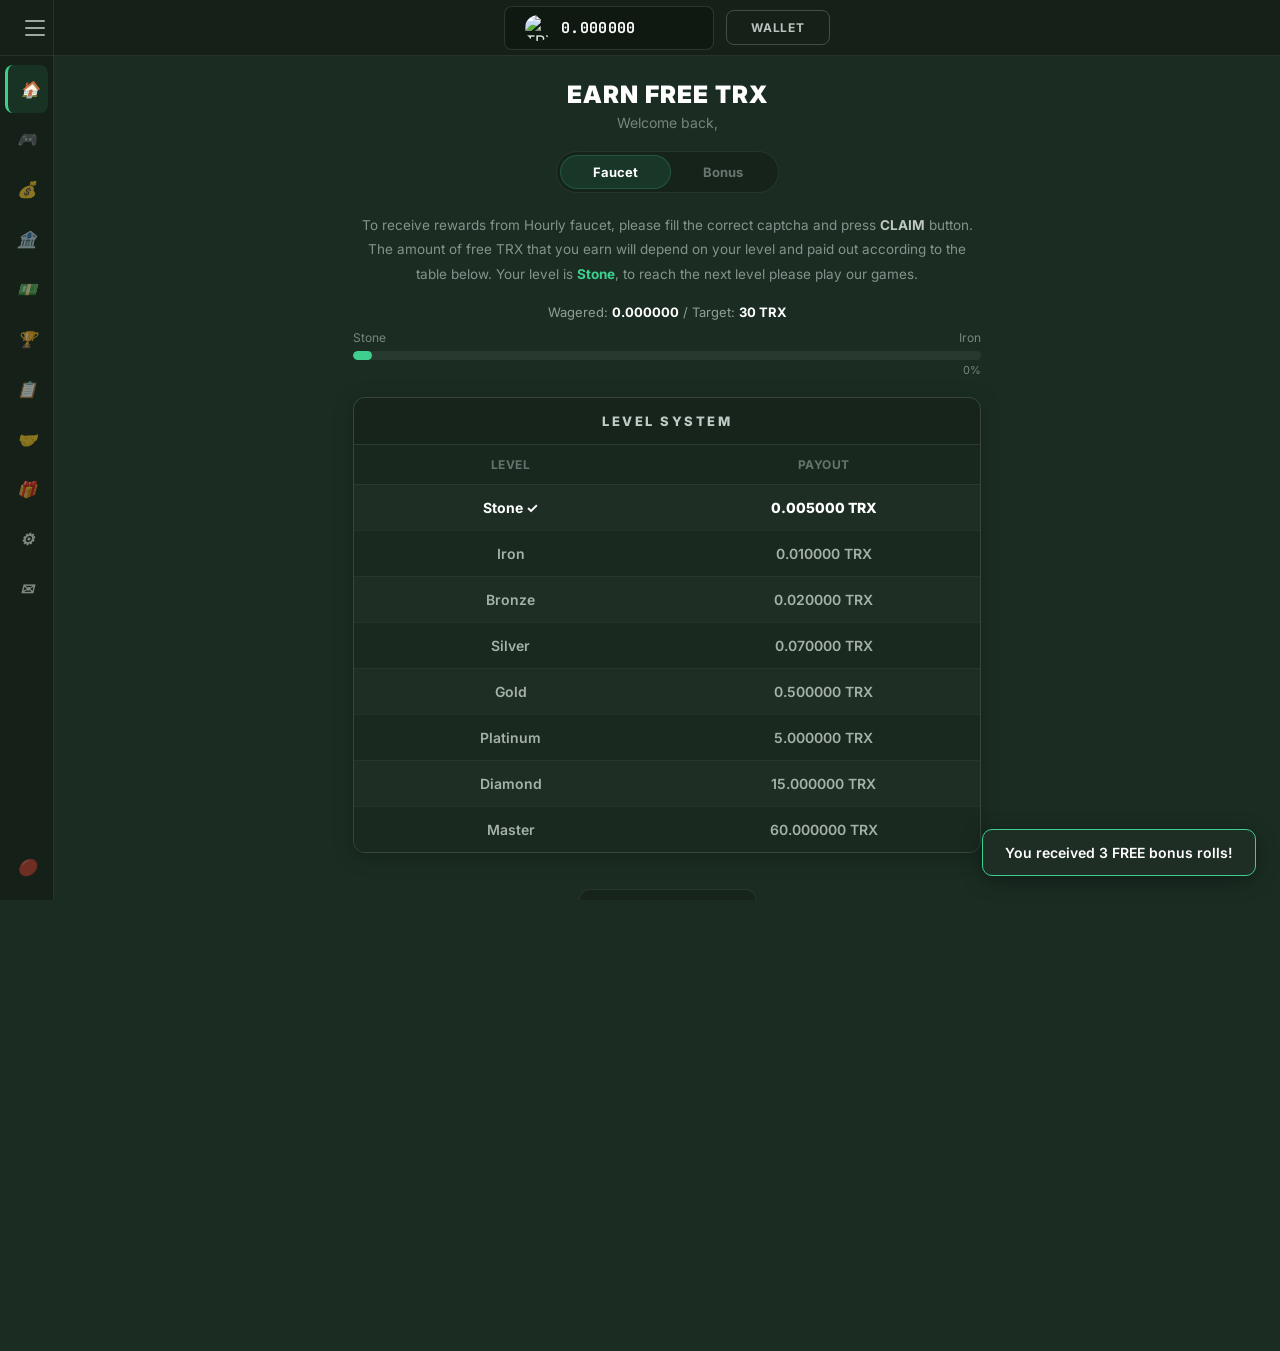
==== commit fcc34571: "feat: footer language selector + telegram link; fix reset password; fix email text; fix duplicate fa" ====
--- a/dashboard.html
+++ b/dashboard.html
@@ -650,8 +650,106 @@
       <div class="fl-col"><div class="flogo">Tron<span>Sick</span></div><p>The fastest TRON faucet. Earn free TRX every 30 minutes, play provably fair games, and earn 50% lifetime referral commission.</p></div>
       <div class="fc"><h4>Account</h4><a href="/settings.php">Settings</a><a href="/withdraw.php">Withdraw</a><a href="/deposit.php">Deposit</a></div>
       <div class="fc"><h4>Earn TRX</h4><a href="/faucet.php">Faucet</a><a href="/games.php">Games</a><a href="/affiliates.php">Referrals</a></div>
-      <div class="fc"><h4>Help</h4><a href="/contact.php">Contact</a><a href="#">FAQ</a><a href="#">Privacy</a><a href="#">Terms</a></div>
-    </div>
+      <div class="fc"><h4>Support</h4><a href="/contact.php">Contact</a><a href="#">FAQ</a><a href="#">Privacy</a><a href="#">Terms</a></div>
+    </div>
+    
+<div class="ft-lang-telegram">
+  <!-- Telegram Link -->
+  <a href="#" id="ftTelegramLink" class="ft-tg-btn" target="_blank" style="display:none">
+    <svg width="18" height="18" viewBox="0 0 24 24" fill="none" xmlns="http://www.w3.org/2000/svg">
+      <path d="M12 2C6.477 2 2 6.477 2 12s4.477 10 10 10 10-4.477 10-10S17.523 2 12 2zm4.93 6.686l-1.68 7.918c-.126.56-.455.695-.922.432l-2.546-1.876-1.229 1.183c-.136.136-.25.25-.512.25l.183-2.597 4.726-4.268c.205-.184-.046-.286-.318-.103L7.614 14.41l-2.49-.777c-.54-.17-.552-.54.115-.8l9.72-3.748c.448-.162.84.108.971.601z" fill="currentColor"/>
+    </svg>
+    <span id="ftTelegramName">Join Telegram</span>
+  </a>
+  <!-- Language Selector -->
+  <div class="ft-lang-wrap" style="position:relative;display:inline-block">
+    <button class="ft-lang-btn" onclick="toggleLangDrop()" id="ftLangBtn">
+      <svg width="14" height="14" viewBox="0 0 24 24" fill="none" stroke="currentColor" stroke-width="2"><circle cx="12" cy="12" r="10"/><line x1="2" y1="12" x2="22" y2="12"/><path d="M12 2a15.3 15.3 0 0 1 4 10 15.3 15.3 0 0 1-4 10 15.3 15.3 0 0 1-4-10 15.3 15.3 0 0 1 4-10z"/></svg>
+      <span id="ftLangLabel">English</span>
+      <svg width="10" height="10" viewBox="0 0 24 24" fill="none" stroke="currentColor" stroke-width="3"><polyline points="6 9 12 15 18 9"/></svg>
+    </button>
+    <div class="ft-lang-drop" id="ftLangDrop" style="display:none">
+      <div class="ft-lang-item" onclick="setLang('en','English')">🇬🇧 English</div>
+      <div class="ft-lang-item" onclick="setLang('es','Español')">🇪🇸 Español</div>
+      <div class="ft-lang-item" onclick="setLang('pt','Português')">🇧🇷 Português</div>
+      <div class="ft-lang-item" onclick="setLang('fr','Français')">🇫🇷 Français</div>
+      <div class="ft-lang-item" onclick="setLang('ru','Русский')">🇷🇺 Русский</div>
+      <div class="ft-lang-item" onclick="setLang('de','Deutsch')">🇩🇪 Deutsch</div>
+      <div class="ft-lang-item" onclick="setLang('nl','Nederlands')">🇳🇱 Nederlands</div>
+      <div class="ft-lang-item" onclick="setLang('zh','中文')">🇨🇳 中文</div>
+      <div class="ft-lang-item" onclick="setLang('hi','हिन्दी')">🇮🇳 हिन्दी</div>
+      <div class="ft-lang-item" onclick="setLang('ja','日本語')">🇯🇵 日本語</div>
+      <div class="ft-lang-item" onclick="setLang('bn','বাংলা')">🇧🇩 বাংলা</div>
+      <div class="ft-lang-item" onclick="setLang('mn','Монгол')">🇲🇳 Монгол</div>
+      <div class="ft-lang-item" onclick="setLang('tr','Türkçe')">🇹🇷 Türkçe</div>
+      <div class="ft-lang-item" onclick="setLang('uz','O'zbekcha')">🇺🇿 O'zbekcha</div>
+      <div class="ft-lang-item" onclick="setLang('id','Bahasa Indonesia')">🇮🇩 Bahasa Indonesia</div>
+      <div class="ft-lang-item" onclick="setLang('th','ภาษาไทย')">🇹🇭 ภาษาไทย</div>
+      <div class="ft-lang-item" onclick="setLang('hr','Hrvatski')">🇭🇷 Hrvatski</div>
+      <div class="ft-lang-item" onclick="setLang('ko','한국어')">🇰🇷 한국어</div>
+      <div class="ft-lang-item" onclick="setLang('it','Italiano')">🇮🇹 Italiano</div>
+    </div>
+  </div>
+</div>
+<style>
+.ft-lang-telegram{display:flex;align-items:center;gap:12px;margin-top:14px;flex-wrap:wrap}
+.ft-tg-btn{display:inline-flex;align-items:center;gap:7px;background:rgba(0,136,204,.15);border:1px solid rgba(0,136,204,.3);color:#29b6f6;padding:7px 14px;border-radius:8px;font-size:13px;font-weight:600;text-decoration:none;transition:all .2s}
+.ft-tg-btn:hover{background:rgba(0,136,204,.25)}
+.ft-lang-btn{display:inline-flex;align-items:center;gap:6px;background:rgba(255,255,255,.07);border:1px solid rgba(255,255,255,.12);color:rgba(255,255,255,.75);padding:7px 12px;border-radius:8px;font-size:13px;font-weight:600;cursor:pointer;transition:all .2s}
+.ft-lang-btn:hover{background:rgba(255,255,255,.12)}
+.ft-lang-drop{position:absolute;bottom:calc(100% + 6px);left:0;background:#111827;border:1px solid rgba(255,255,255,.12);border-radius:10px;padding:6px;min-width:180px;z-index:9999;box-shadow:0 -8px 32px rgba(0,0,0,.5);max-height:280px;overflow-y:auto}
+.ft-lang-item{padding:8px 12px;border-radius:7px;font-size:13px;color:rgba(255,255,255,.8);cursor:pointer;transition:background .15s}
+.ft-lang-item:hover,.ft-lang-item.active{background:rgba(62,207,142,.12);color:#3ecf8e}
+</style>
+<script>
+(function(){
+  // Load telegram link
+  var tgLink = localStorage.getItem('site_telegram_link')||'';
+  var tgName = localStorage.getItem('site_telegram_name')||'Join Telegram';
+  var tgBtn = document.getElementById('ftTelegramLink');
+  var tgNameEl = document.getElementById('ftTelegramName');
+  if(tgBtn && tgLink){
+    tgBtn.href = tgLink;
+    tgBtn.style.display = 'inline-flex';
+    if(tgNameEl) tgNameEl.textContent = tgName;
+  }
+  // Load also via SiteSync
+  if(window.SiteSync){
+    SiteSync.loadSettings(function(){
+      var link = localStorage.getItem('site_telegram_link')||window._SITE_SETTINGS&&window._SITE_SETTINGS.telegram_link||'';
+      if(link && tgBtn){ tgBtn.href=link; tgBtn.style.display='inline-flex'; }
+    });
+  }
+  // Apply saved language
+  var lang = localStorage.getItem('site_lang')||'en';
+  var labelMap = {en:'English',es:'Español',pt:'Português',fr:'Français',ru:'Русский',de:'Deutsch',nl:'Nederlands',zh:'中文',hi:'हिन्दी',ja:'日本語',bn:'বাংলা',mn:'Монгол',tr:'Türkçe',uz:"O'zbekcha",id:'Bahasa Indonesia',th:'ภาษาไทย',hr:'Hrvatski',ko:'한국어',it:'Italiano'};
+  var el = document.getElementById('ftLangLabel');
+  if(el) el.textContent = labelMap[lang]||'English';
+  document.documentElement.lang = lang;
+  // Mark active
+  document.querySelectorAll('.ft-lang-item').forEach(function(item){
+    if(item.getAttribute('onclick')&&item.getAttribute('onclick').includes("'"+lang+"'")) item.classList.add('active');
+  });
+})();
+function toggleLangDrop(){
+  var d=document.getElementById('ftLangDrop');
+  if(d) d.style.display=d.style.display==='none'?'block':'none';
+}
+function setLang(code,label){
+  localStorage.setItem('site_lang',code);
+  var el=document.getElementById('ftLangLabel');
+  if(el) el.textContent=label;
+  document.documentElement.lang=code;
+  document.getElementById('ftLangDrop').style.display='none';
+  // Google Translate (optional)
+  // window.location.href = '/?googtrans=/en/'+code;
+}
+document.addEventListener('click',function(e){
+  var drop=document.getElementById('ftLangDrop');
+  var btn=document.getElementById('ftLangBtn');
+  if(drop&&btn&&!btn.contains(e.target)&&!drop.contains(e.target)) drop.style.display='none';
+});
+</script>
     <div class="foot-bot">&copy; 2026 TronSick.io &ndash; All Rights Reserved &#183; Powered by TRON Blockchain</div>
   </footer>
 
--- a/dice_fixes.css
+++ b/dice_fixes.css
@@ -207,3 +207,20 @@
 .mn-mines-sel{display:flex;align-items:center;gap:12px;margin-bottom:10px;padding:10px 0;}
 .mn-cell.mn-hidden{background:linear-gradient(135deg,#1e2a45,#162038);border:1px solid rgba(100,130,200,.15);}
 .mn-cell.mn-hidden:empty{cursor:pointer;}
+
+/* ── DICE GAME: Single column layout (no left/right split) ── */
+.dg-layout-v {
+  display: flex;
+  flex-direction: column;
+  gap: 0;
+}
+.dg-layout-v .dg-display { width: 100%; }
+.dg-layout-v .dg-amount-sec { width: 100%; margin-top: 16px; }
+.dg-layout-v .dg-win-row { margin-top: 10px; }
+
+/* Keep the bet/auto sections full width */
+.dg-layout-v #dgManualSec,
+.dg-layout-v #dgAutoSec { width: 100%; }
+
+/* Override old left/right layout when using v layout */
+.dg-layout-v .dg-right { all: unset; display: contents; }
